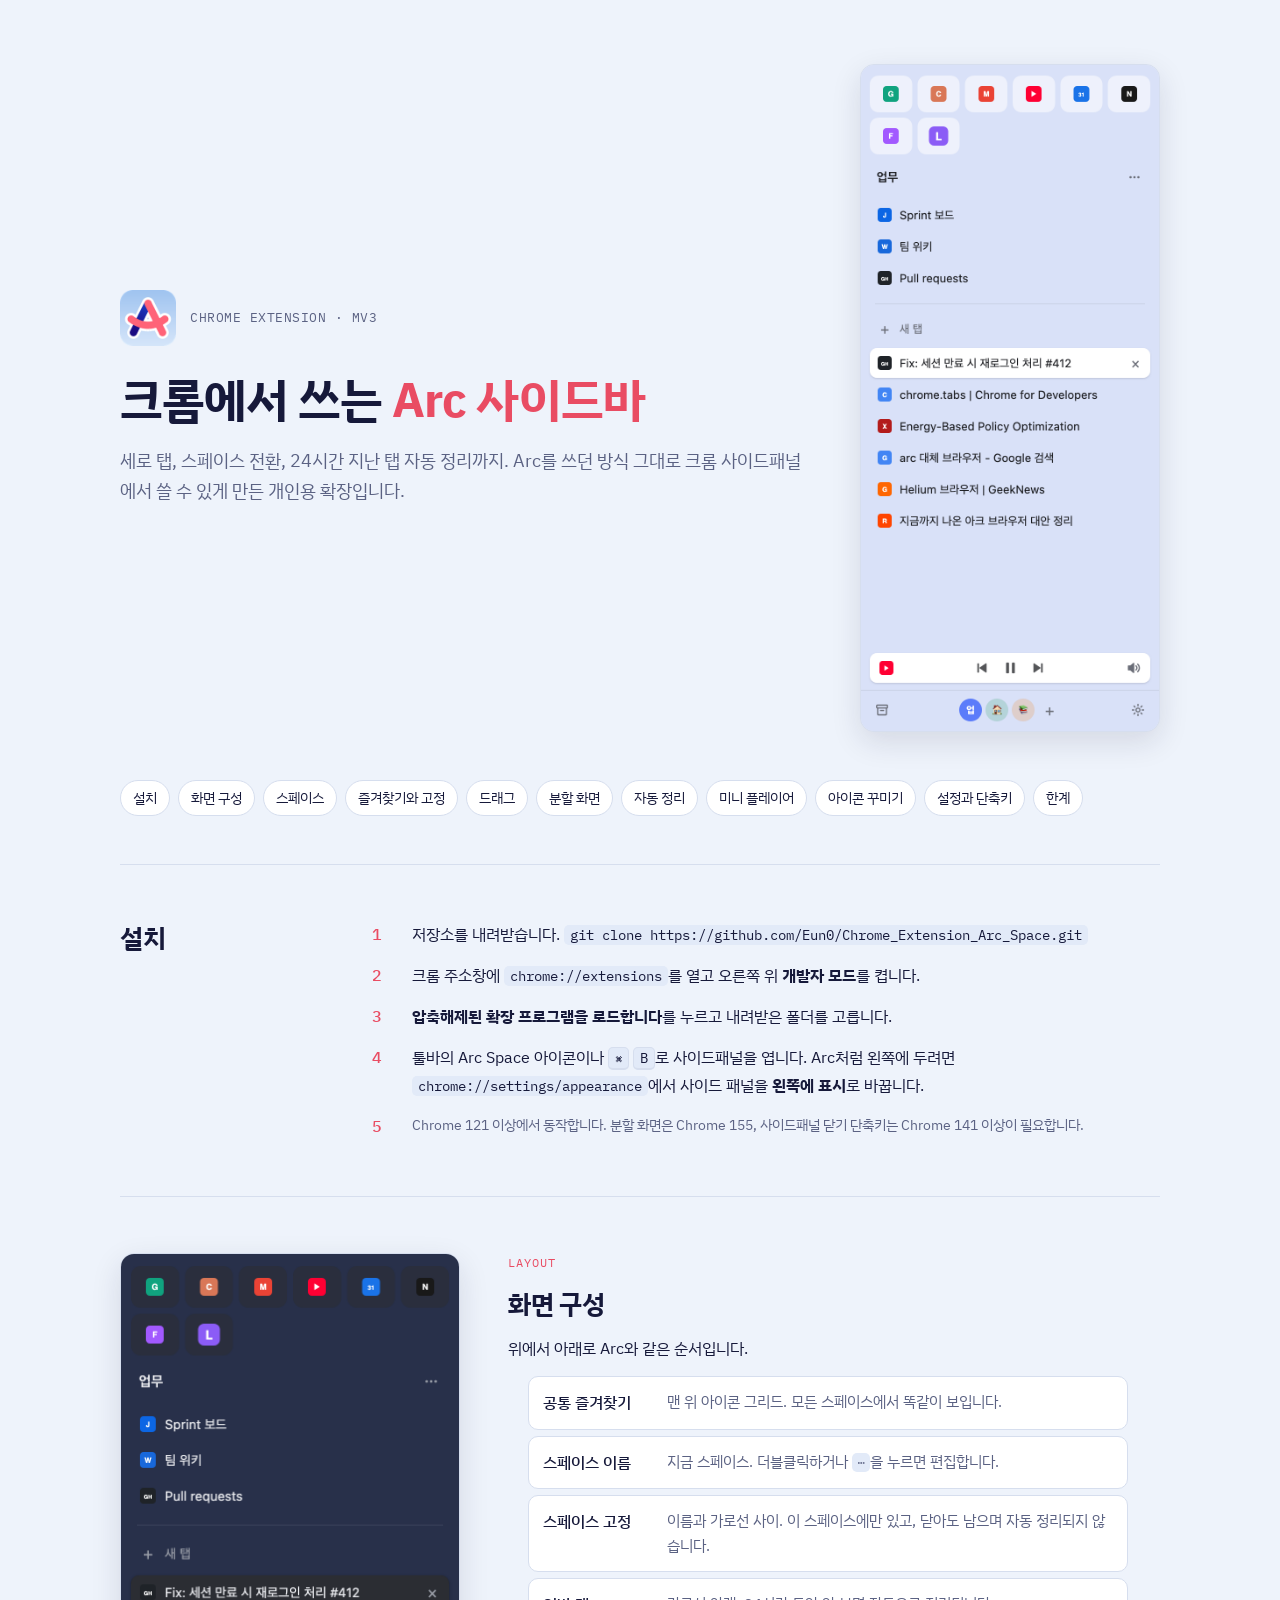
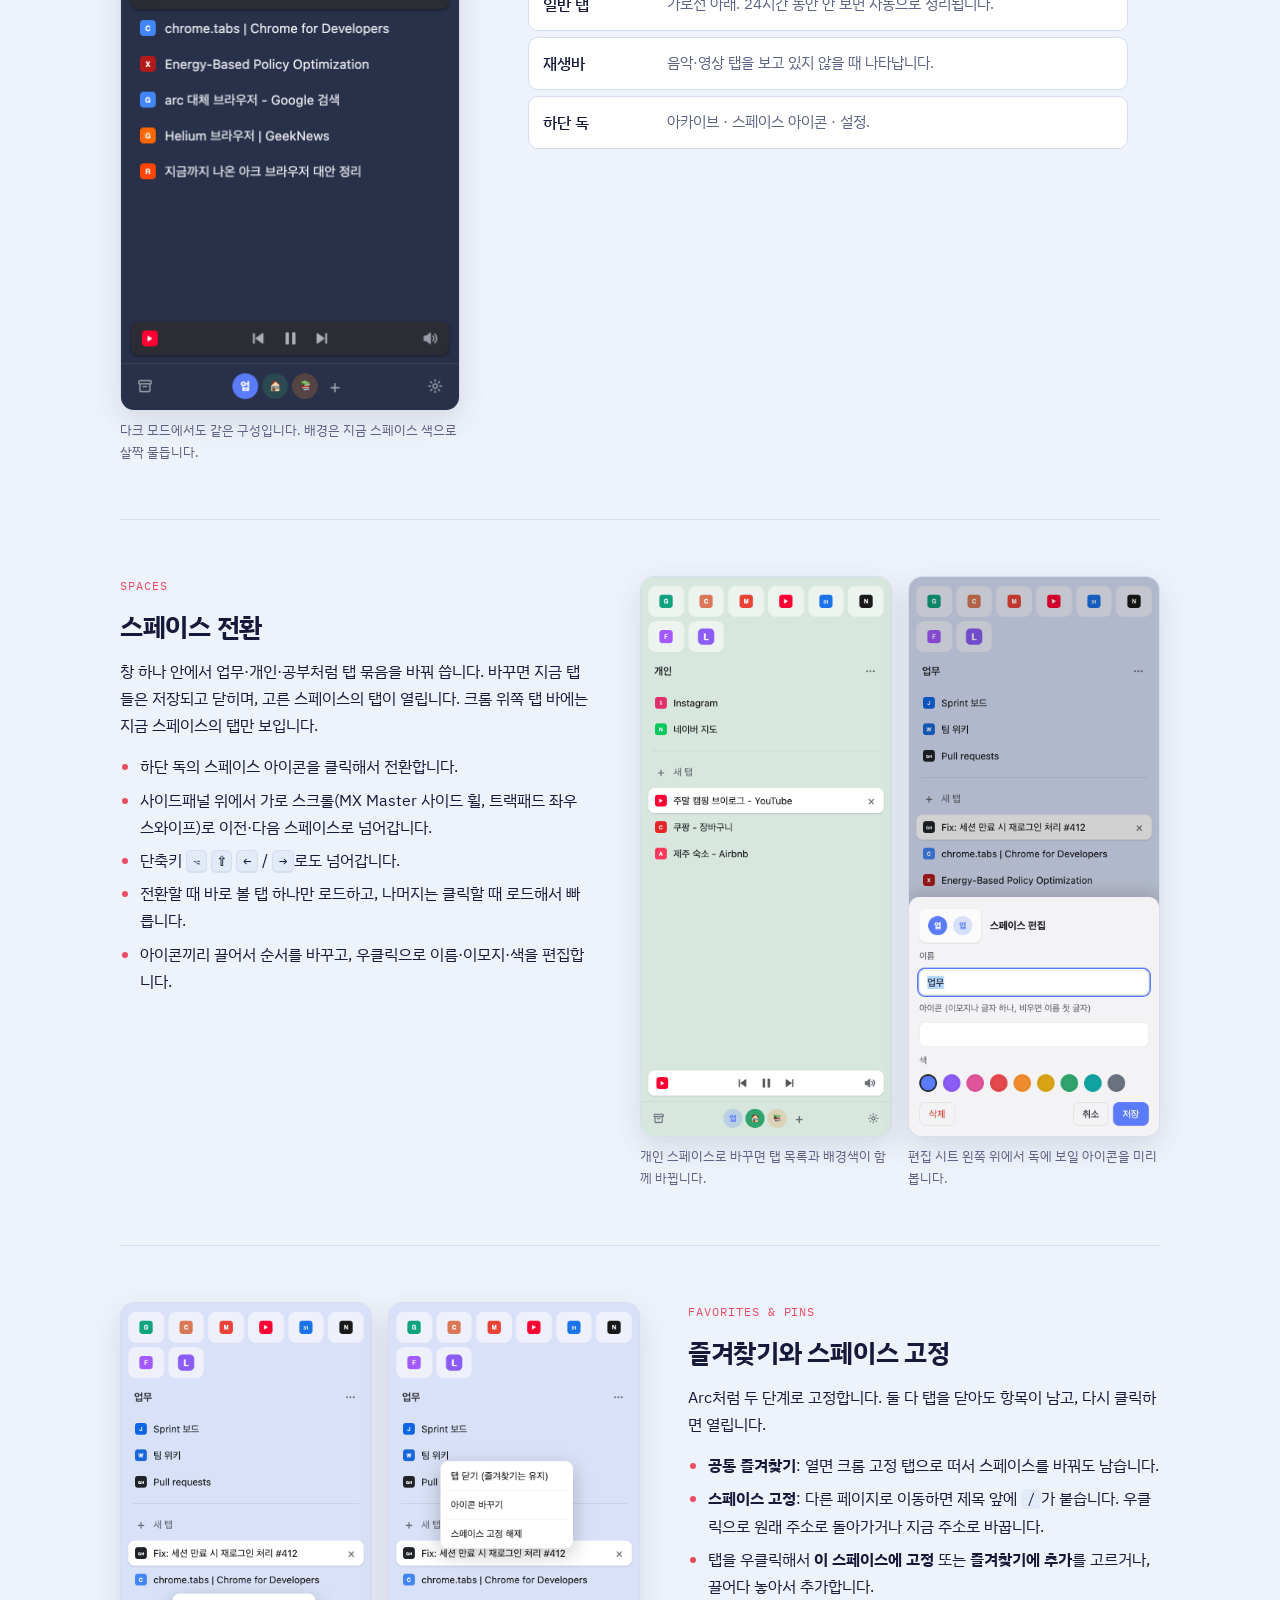
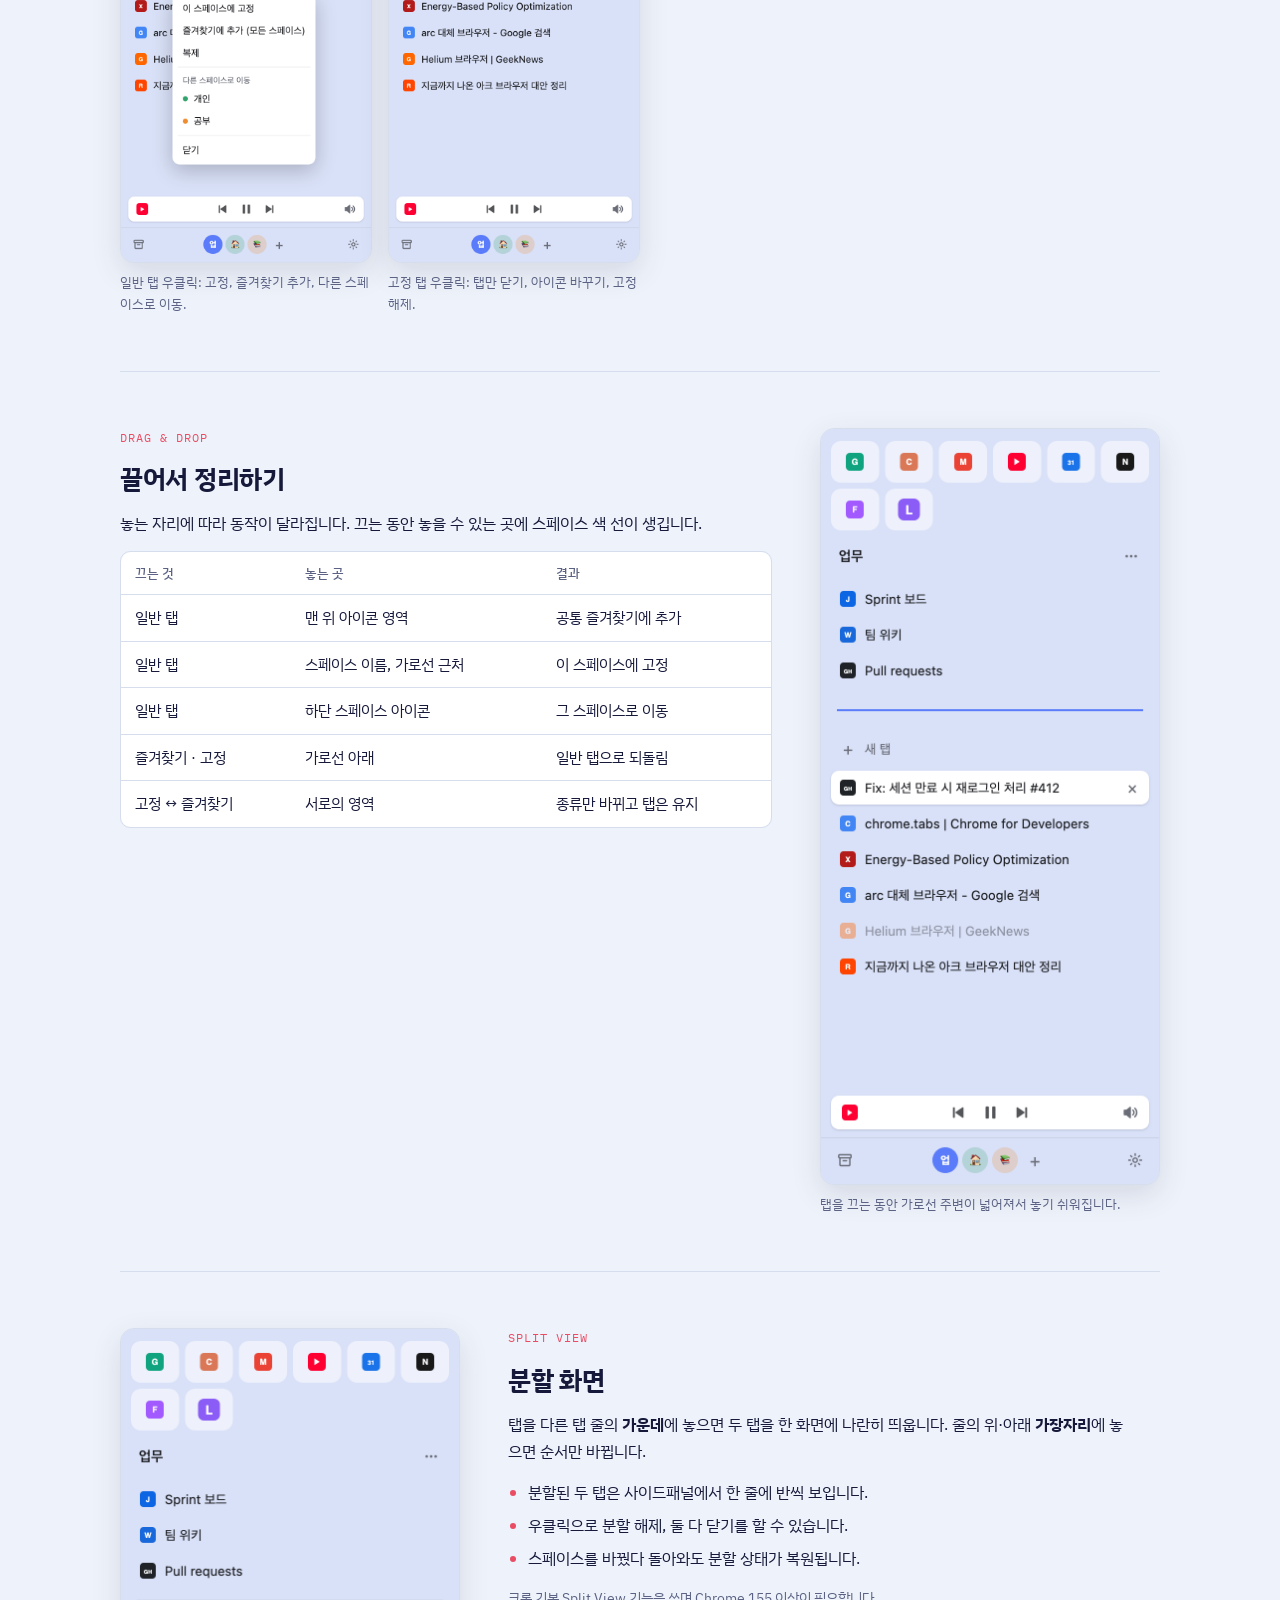
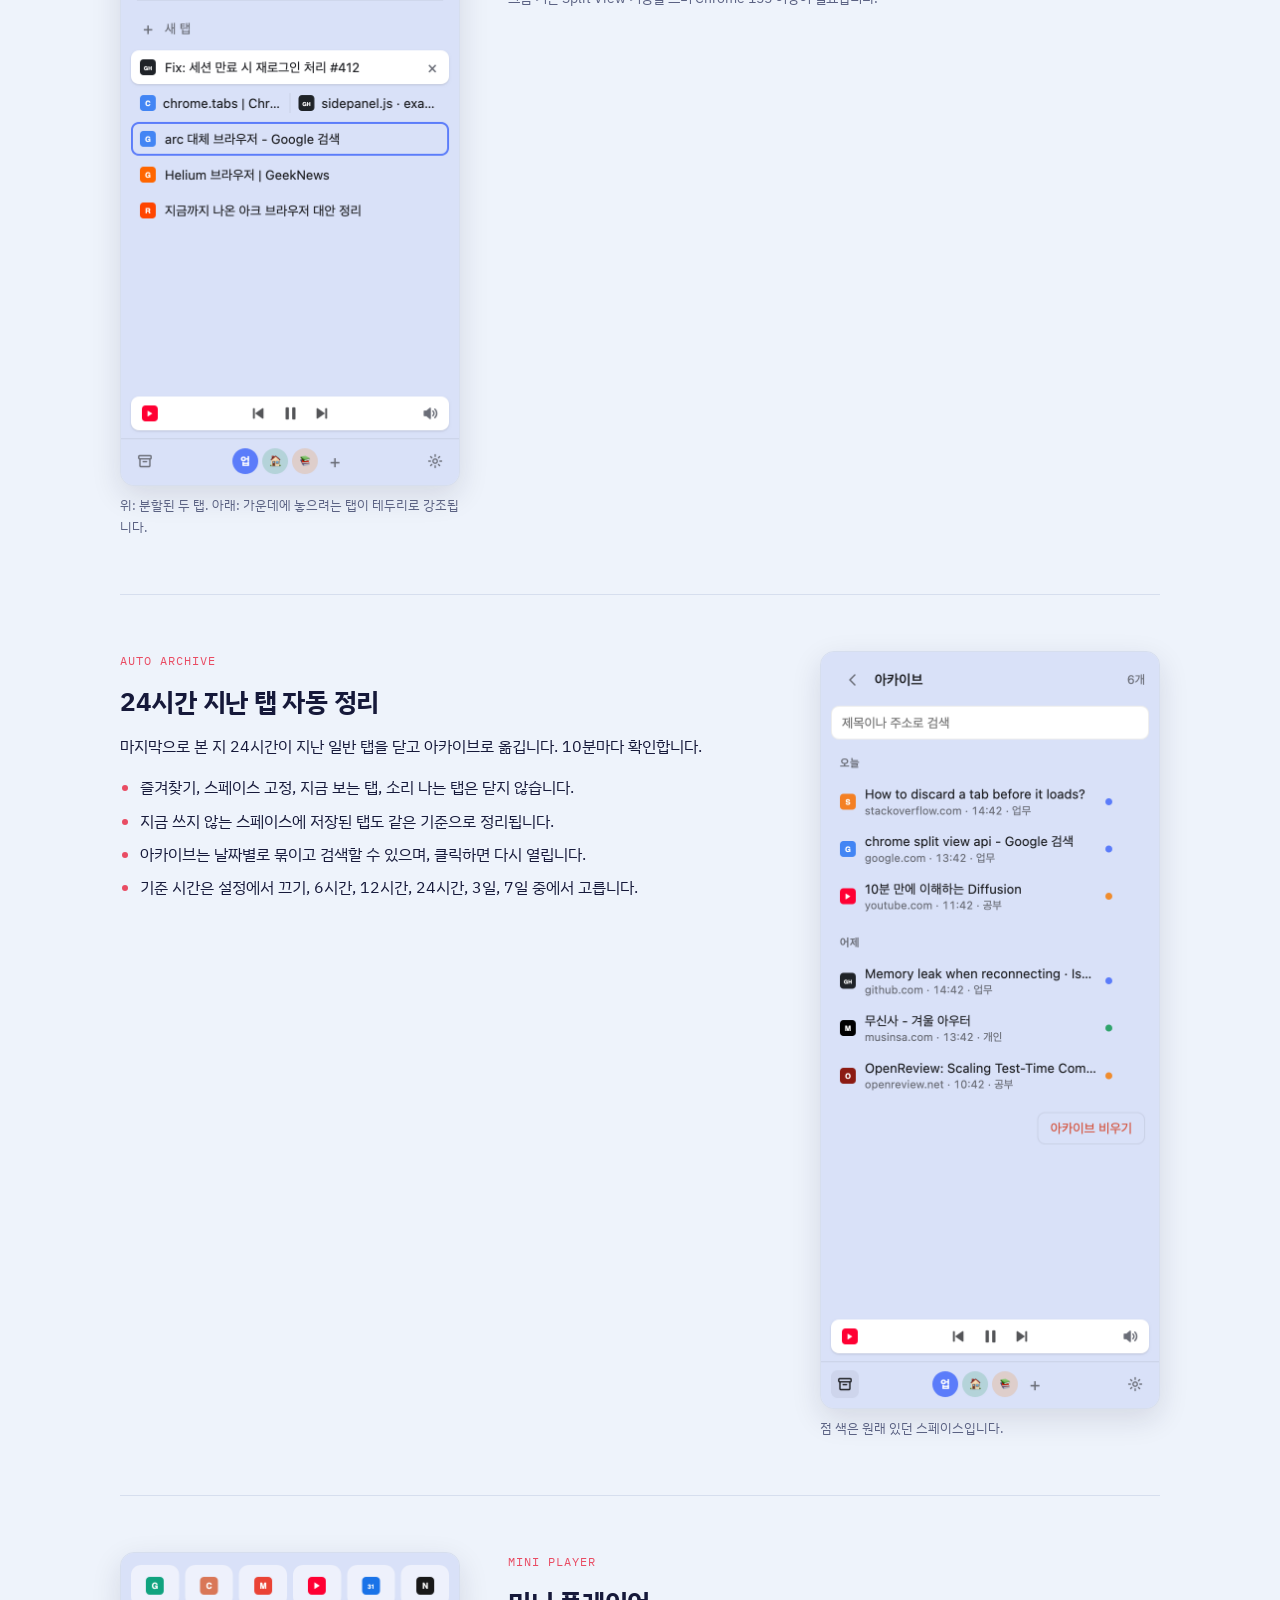
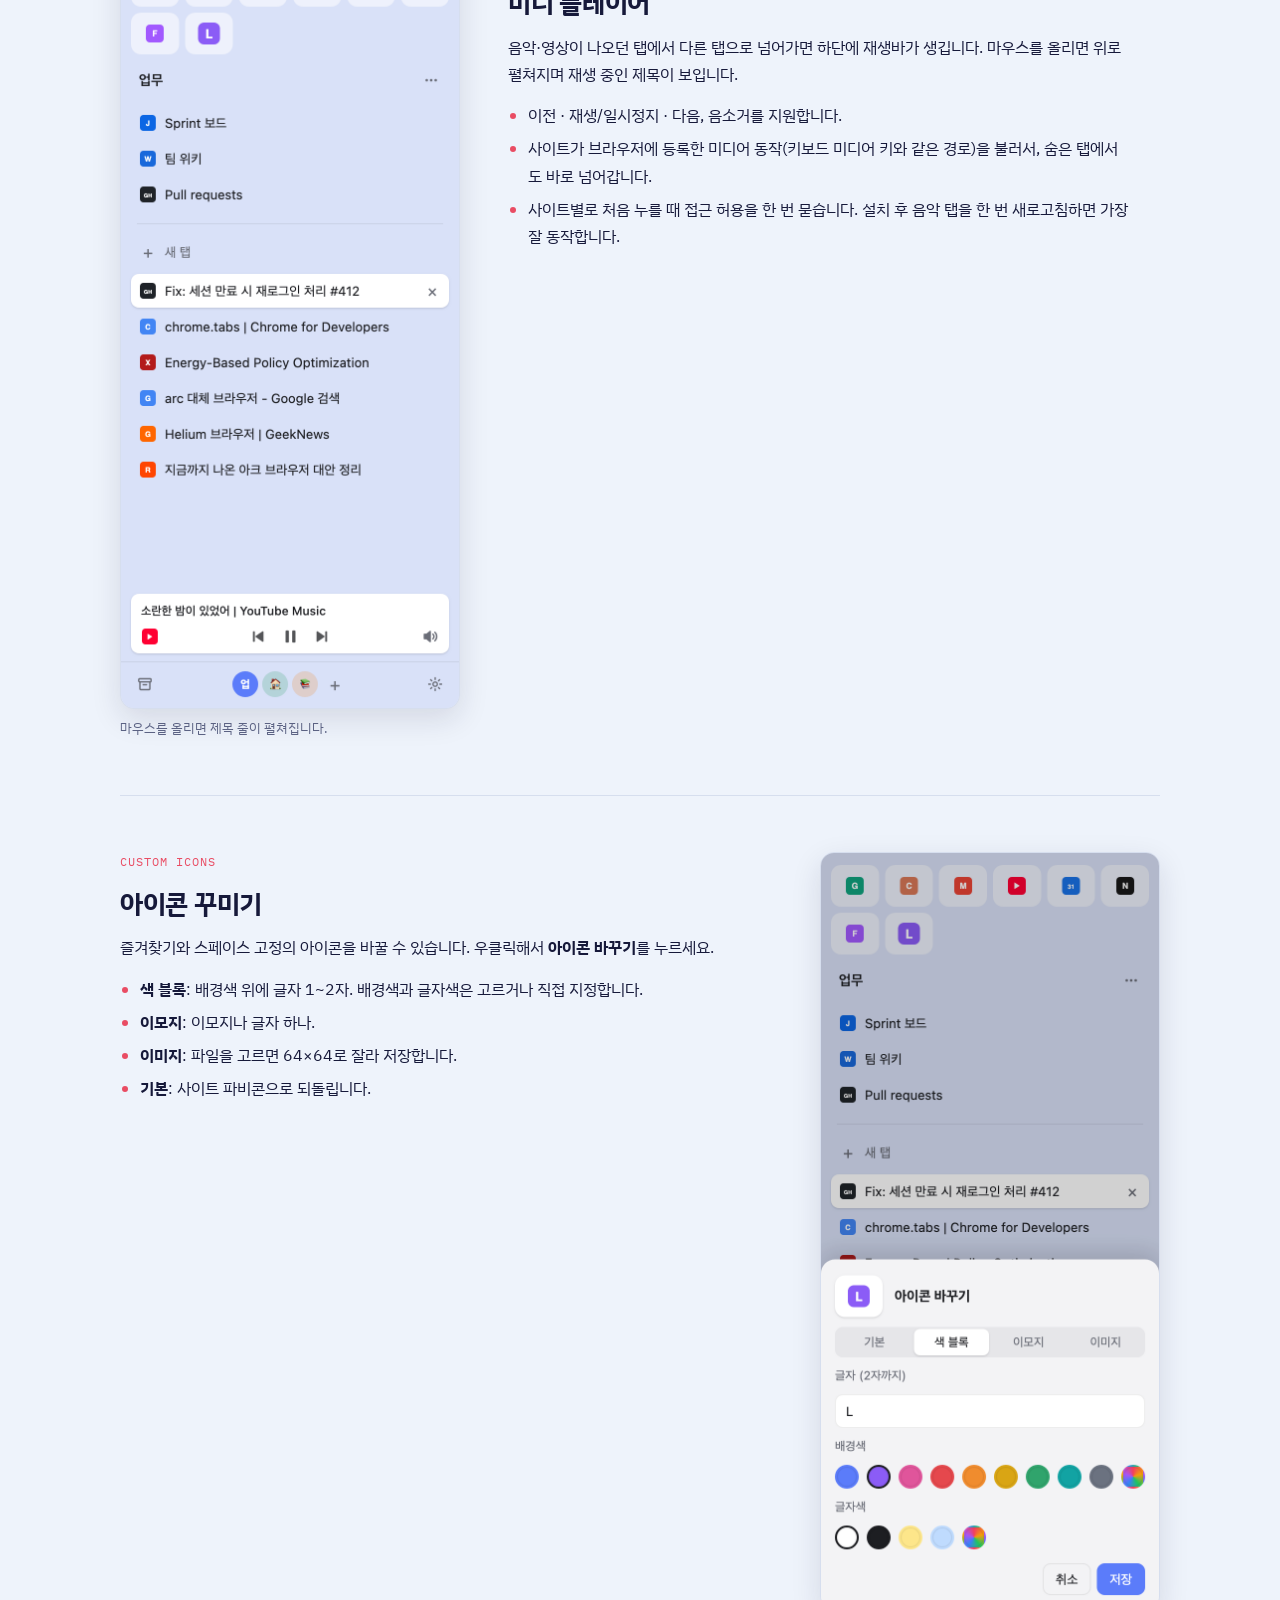
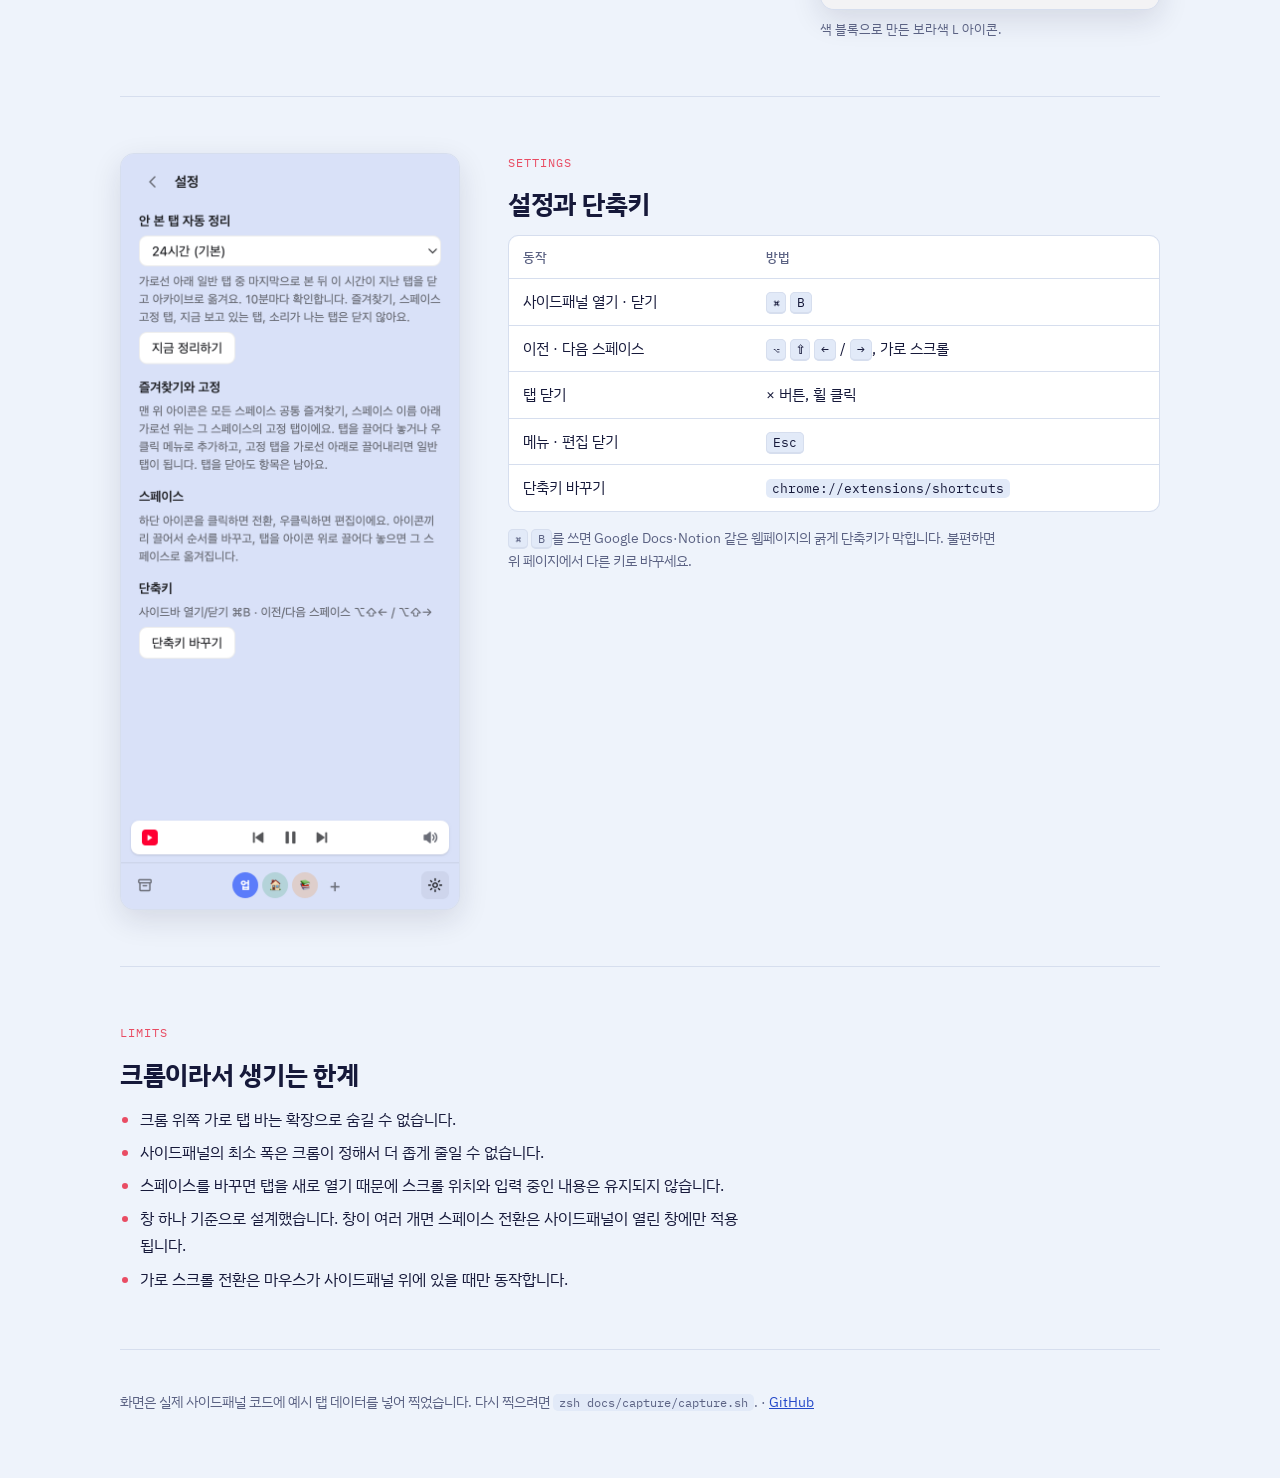
==== docs/index.html @ 6ad2595f "Add feature docs with screenshots and install guide - docs/index.html: feature guide with per-featur" ====
<!doctype html>
<html lang="ko">
<head>
<meta charset="utf-8">
<meta name="viewport" content="width=device-width, initial-scale=1">
<title>Arc Space 기능 안내</title>
<link rel="preconnect" href="https://fonts.googleapis.com">
<link rel="preconnect" href="https://fonts.gstatic.com" crossorigin>
<link rel="stylesheet" href="https://fonts.googleapis.com/css2?family=IBM+Plex+Sans+KR:wght@400;500;700&family=IBM+Plex+Mono:wght@400;500&display=swap">
<style>
/* Layout: 왼쪽 설명 · 오른쪽 사이드패널 캡처를 번갈아 놓는 기능 카탈로그. 색은 아이콘의 하늘색·코랄·남색에서 가져옴 */
:root {
  --bg: #eef3fb;
  --paper: #ffffff;
  --ink: #16193a;
  --muted: #5b6283;
  --line: #d6deee;
  --coral: #e94c63;
  --blue: #2549c9;
  --chip: #e2eaf8;
  --font-body: "IBM Plex Sans KR", "Apple SD Gothic Neo", "Malgun Gothic", system-ui, sans-serif;
  --font-mono: "IBM Plex Mono", ui-monospace, Menlo, monospace;
  color-scheme: light;
}
@media (prefers-color-scheme: dark) {
  :root {
    --bg: #12142a; --paper: #1b1e38; --ink: #e8ebf7; --muted: #a0a7c6; --line: #2d3254;
    --coral: #ff7a8c; --blue: #8aa4ff; --chip: #262a4a;
    color-scheme: dark;
  }
}
* { box-sizing: border-box; }
html { scroll-behavior: smooth; }
body {
  margin: 0; background: var(--bg); color: var(--ink);
  font: 16px/1.7 var(--font-body);
  padding-left: max(16px, env(safe-area-inset-left, 0px));
  padding-right: max(16px, env(safe-area-inset-right, 0px));
}
.wrap { max-width: 1040px; margin: 0 auto; }
h1, h2, h3 { text-wrap: balance; margin: 0; line-height: 1.3; }
p { margin: 0; max-width: 62ch; }
a { color: var(--blue); }
code, kbd { font-family: var(--font-mono); font-size: .86em; background: var(--chip); padding: 1px 6px; border-radius: 5px; }
kbd { border: 1px solid var(--line); border-bottom-width: 2px; }

/* 헤더 */
.hero { padding-block: 64px 40px; display: grid; grid-template-columns: 1fr auto; gap: 40px; align-items: center; }
.mark { display: flex; align-items: center; gap: 14px; }
.mark img { width: 56px; height: 56px; }
.mark span { font-family: var(--font-mono); font-size: 13px; color: var(--muted); letter-spacing: .04em; }
.hero h1 { font-size: clamp(32px, 5vw, 48px); font-weight: 700; letter-spacing: -0.02em; margin-top: 22px; }
.hero h1 em { font-style: normal; color: var(--coral); }
.hero p { color: var(--muted); font-size: 18px; margin-top: 14px; }
.hero .shot { width: 300px; }
@media (max-width: 760px) { .hero { grid-template-columns: 1fr; } .hero .shot { width: min(300px, 100%); } }

/* 목차 */
nav.toc { display: flex; flex-wrap: wrap; gap: 8px; padding-block: 8px 48px; border-bottom: 1px solid var(--line); }
nav.toc a { text-decoration: none; color: var(--ink); background: var(--paper); border: 1px solid var(--line); padding: 5px 12px; border-radius: 999px; font-size: 14px; }
nav.toc a:hover { border-color: var(--blue); color: var(--blue); }

/* 설치 */
.install { padding-block: 56px; display: grid; grid-template-columns: 220px 1fr; gap: 32px; border-bottom: 1px solid var(--line); }
.install ol { margin: 0; padding: 0; list-style: none; display: grid; gap: 14px; counter-reset: s; }
.install li { counter-increment: s; display: grid; grid-template-columns: 30px 1fr; gap: 10px; }
.install li::before { content: counter(s); font-family: var(--font-mono); font-weight: 500; color: var(--coral); }
@media (max-width: 760px) { .install { grid-template-columns: 1fr; } }

/* 기능 섹션 */
.feature { padding-block: 56px; display: grid; grid-template-columns: 1fr 340px; gap: 48px; align-items: start; border-bottom: 1px solid var(--line); }
.feature:nth-of-type(even) { grid-template-columns: 340px 1fr; }
.feature:nth-of-type(even) .text { order: 2; }
@media (max-width: 860px) {
  .feature, .feature:nth-of-type(even) { grid-template-columns: 1fr; }
  .feature:nth-of-type(even) .text { order: 0; }
}
.text { display: flex; flex-direction: column; gap: 14px; }
.eyebrow { font-family: var(--font-mono); font-size: 12px; letter-spacing: .08em; text-transform: uppercase; color: var(--coral); }
.feature h2, .install h2 { font-size: 26px; font-weight: 700; letter-spacing: -0.01em; }
.text ul { margin: 0; padding-left: 20px; display: grid; gap: 6px; max-width: 62ch; }
.text li::marker { color: var(--coral); }
.note { font-size: 14px; color: var(--muted); }

.shots { display: grid; gap: 16px; }
.shots.pair { grid-template-columns: 1fr 1fr; }
.feature.wide { grid-template-columns: 1fr 520px; }
.feature.wide:nth-of-type(even) { grid-template-columns: 520px 1fr; }
@media (max-width: 1000px) { .feature.wide, .feature.wide:nth-of-type(even) { grid-template-columns: 1fr; } .feature.wide:nth-of-type(even) .text { order: 0; } }
figure { margin: 0; display: flex; flex-direction: column; gap: 8px; }
.shot { display: block; width: 100%; max-width: 340px; border-radius: 14px; border: 1px solid var(--line); box-shadow: 0 10px 30px rgba(22, 25, 58, .12); background: var(--paper); }
figcaption { font-size: 13px; color: var(--muted); }

/* 구성 다이어그램 */
.anatomy { list-style: none; margin: 0; padding: 0; display: grid; gap: 10px; }
.anatomy li { display: grid; grid-template-columns: 112px 1fr; gap: 12px; padding: 12px 14px; background: var(--paper); border: 1px solid var(--line); border-radius: 10px; }
.anatomy b { font-weight: 500; }
.anatomy span { color: var(--muted); font-size: 15px; }
@media (max-width: 480px) { .anatomy li { grid-template-columns: 1fr; gap: 2px; } }

table { border-collapse: collapse; width: 100%; font-size: 15px; background: var(--paper); border-radius: 10px; overflow: hidden; }
.tbl { overflow-x: auto; border: 1px solid var(--line); border-radius: 10px; }
th, td { text-align: left; padding: 10px 14px; border-bottom: 1px solid var(--line); vertical-align: top; }
tr:last-child td { border-bottom: 0; }
th { font-size: 13px; color: var(--muted); font-weight: 500; }

footer { padding-block: 40px 64px; color: var(--muted); font-size: 14px; }
</style>
</head>
<body>
<div class="wrap">

<header class="hero">
  <div>
    <div class="mark"><img src="images/logo.png" alt=""><span>CHROME EXTENSION · MV3</span></div>
    <h1>크롬에서 쓰는 <em>Arc 사이드바</em></h1>
    <p>세로 탭, 스페이스 전환, 24시간 지난 탭 자동 정리까지. Arc를 쓰던 방식 그대로 크롬 사이드패널에서 쓸 수 있게 만든 개인용 확장입니다.</p>
  </div>
  <img class="shot" src="images/overview.png" alt="Arc Space 사이드패널 전체 화면">
</header>

<nav class="toc" aria-label="목차">
  <a href="#install">설치</a>
  <a href="#layout">화면 구성</a>
  <a href="#spaces">스페이스</a>
  <a href="#pins">즐겨찾기와 고정</a>
  <a href="#drag">드래그</a>
  <a href="#split">분할 화면</a>
  <a href="#archive">자동 정리</a>
  <a href="#player">미니 플레이어</a>
  <a href="#icons">아이콘 꾸미기</a>
  <a href="#settings">설정과 단축키</a>
  <a href="#limits">한계</a>
</nav>

<section class="install" id="install">
  <h2>설치</h2>
  <ol>
    <li><span>저장소를 내려받습니다. <code>git clone https://github.com/Eun0/Chrome_Extension_Arc_Space.git</code></span></li>
    <li><span>크롬 주소창에 <code>chrome://extensions</code>를 열고 오른쪽 위 <b>개발자 모드</b>를 켭니다.</span></li>
    <li><span><b>압축해제된 확장 프로그램을 로드합니다</b>를 누르고 내려받은 폴더를 고릅니다.</span></li>
    <li><span>툴바의 Arc Space 아이콘이나 <kbd>⌘</kbd> <kbd>B</kbd>로 사이드패널을 엽니다. Arc처럼 왼쪽에 두려면 <code>chrome://settings/appearance</code>에서 사이드 패널을 <b>왼쪽에 표시</b>로 바꿉니다.</span></li>
    <li><span class="note">Chrome 121 이상에서 동작합니다. 분할 화면은 Chrome 155, 사이드패널 닫기 단축키는 Chrome 141 이상이 필요합니다.</span></li>
  </ol>
</section>

<section class="feature" id="layout">
  <div class="text">
    <div class="eyebrow">Layout</div>
    <h2>화면 구성</h2>
    <p>위에서 아래로 Arc와 같은 순서입니다.</p>
    <ul class="anatomy">
      <li><b>공통 즐겨찾기</b><span>맨 위 아이콘 그리드. 모든 스페이스에서 똑같이 보입니다.</span></li>
      <li><b>스페이스 이름</b><span>지금 스페이스. 더블클릭하거나 <code>⋯</code>을 누르면 편집합니다.</span></li>
      <li><b>스페이스 고정</b><span>이름과 가로선 사이. 이 스페이스에만 있고, 닫아도 남으며 자동 정리되지 않습니다.</span></li>
      <li><b>일반 탭</b><span>가로선 아래. 24시간 동안 안 보면 자동으로 정리됩니다.</span></li>
      <li><b>재생바</b><span>음악·영상 탭을 보고 있지 않을 때 나타납니다.</span></li>
      <li><b>하단 독</b><span>아카이브 · 스페이스 아이콘 · 설정.</span></li>
    </ul>
  </div>
  <figure>
    <img class="shot" src="images/overview-dark.png" alt="다크 모드 사이드패널">
    <figcaption>다크 모드에서도 같은 구성입니다. 배경은 지금 스페이스 색으로 살짝 물듭니다.</figcaption>
  </figure>
</section>

<section class="feature wide" id="spaces">
  <div class="text">
    <div class="eyebrow">Spaces</div>
    <h2>스페이스 전환</h2>
    <p>창 하나 안에서 업무·개인·공부처럼 탭 묶음을 바꿔 씁니다. 바꾸면 지금 탭들은 저장되고 닫히며, 고른 스페이스의 탭이 열립니다. 크롬 위쪽 탭 바에는 지금 스페이스의 탭만 보입니다.</p>
    <ul>
      <li>하단 독의 스페이스 아이콘을 클릭해서 전환합니다.</li>
      <li>사이드패널 위에서 가로 스크롤(MX Master 사이드 휠, 트랙패드 좌우 스와이프)로 이전·다음 스페이스로 넘어갑니다.</li>
      <li>단축키 <kbd>⌥</kbd> <kbd>⇧</kbd> <kbd>←</kbd> / <kbd>→</kbd>로도 넘어갑니다.</li>
      <li>전환할 때 바로 볼 탭 하나만 로드하고, 나머지는 클릭할 때 로드해서 빠릅니다.</li>
      <li>아이콘끼리 끌어서 순서를 바꾸고, 우클릭으로 이름·이모지·색을 편집합니다.</li>
    </ul>
  </div>
  <div class="shots pair">
    <figure><img class="shot" src="images/space2.png" alt="개인 스페이스로 전환한 모습"><figcaption>개인 스페이스로 바꾸면 탭 목록과 배경색이 함께 바뀝니다.</figcaption></figure>
    <figure><img class="shot" src="images/space-editor.png" alt="스페이스 편집 시트"><figcaption>편집 시트 왼쪽 위에서 독에 보일 아이콘을 미리 봅니다.</figcaption></figure>
  </div>
</section>

<section class="feature wide" id="pins">
  <div class="text">
    <div class="eyebrow">Favorites &amp; Pins</div>
    <h2>즐겨찾기와 스페이스 고정</h2>
    <p>Arc처럼 두 단계로 고정합니다. 둘 다 탭을 닫아도 항목이 남고, 다시 클릭하면 열립니다.</p>
    <ul>
      <li><b>공통 즐겨찾기</b>: 열면 크롬 고정 탭으로 떠서 스페이스를 바꿔도 남습니다.</li>
      <li><b>스페이스 고정</b>: 다른 페이지로 이동하면 제목 앞에 <code>/</code>가 붙습니다. 우클릭으로 원래 주소로 돌아가거나 지금 주소로 바꿉니다.</li>
      <li>탭을 우클릭해서 <b>이 스페이스에 고정</b> 또는 <b>즐겨찾기에 추가</b>를 고르거나, 끌어다 놓아서 추가합니다.</li>
    </ul>
  </div>
  <div class="shots pair">
    <figure><img class="shot" src="images/menu.png" alt="일반 탭 우클릭 메뉴"><figcaption>일반 탭 우클릭: 고정, 즐겨찾기 추가, 다른 스페이스로 이동.</figcaption></figure>
    <figure><img class="shot" src="images/pin-menu.png" alt="고정 탭 우클릭 메뉴"><figcaption>고정 탭 우클릭: 탭만 닫기, 아이콘 바꾸기, 고정 해제.</figcaption></figure>
  </div>
</section>

<section class="feature" id="drag">
  <div class="text">
    <div class="eyebrow">Drag &amp; Drop</div>
    <h2>끌어서 정리하기</h2>
    <p>놓는 자리에 따라 동작이 달라집니다. 끄는 동안 놓을 수 있는 곳에 스페이스 색 선이 생깁니다.</p>
    <div class="tbl"><table>
      <thead><tr><th>끄는 것</th><th>놓는 곳</th><th>결과</th></tr></thead>
      <tbody>
        <tr><td>일반 탭</td><td>맨 위 아이콘 영역</td><td>공통 즐겨찾기에 추가</td></tr>
        <tr><td>일반 탭</td><td>스페이스 이름, 가로선 근처</td><td>이 스페이스에 고정</td></tr>
        <tr><td>일반 탭</td><td>하단 스페이스 아이콘</td><td>그 스페이스로 이동</td></tr>
        <tr><td>즐겨찾기 · 고정</td><td>가로선 아래</td><td>일반 탭으로 되돌림</td></tr>
        <tr><td>고정 ↔ 즐겨찾기</td><td>서로의 영역</td><td>종류만 바뀌고 탭은 유지</td></tr>
      </tbody>
    </table></div>
  </div>
  <figure>
    <img class="shot" src="images/drag.png" alt="탭을 가로선 위로 끄는 모습">
    <figcaption>탭을 끄는 동안 가로선 주변이 넓어져서 놓기 쉬워집니다.</figcaption>
  </figure>
</section>

<section class="feature" id="split">
  <div class="text">
    <div class="eyebrow">Split View</div>
    <h2>분할 화면</h2>
    <p>탭을 다른 탭 줄의 <b>가운데</b>에 놓으면 두 탭을 한 화면에 나란히 띄웁니다. 줄의 위·아래 <b>가장자리</b>에 놓으면 순서만 바뀝니다.</p>
    <ul>
      <li>분할된 두 탭은 사이드패널에서 한 줄에 반씩 보입니다.</li>
      <li>우클릭으로 분할 해제, 둘 다 닫기를 할 수 있습니다.</li>
      <li>스페이스를 바꿨다 돌아와도 분할 상태가 복원됩니다.</li>
    </ul>
    <p class="note">크롬 기본 Split View 기능을 쓰며 Chrome 155 이상이 필요합니다.</p>
  </div>
  <figure>
    <img class="shot" src="images/split.png" alt="분할 화면 줄과 분할 대상 강조">
    <figcaption>위: 분할된 두 탭. 아래: 가운데에 놓으려는 탭이 테두리로 강조됩니다.</figcaption>
  </figure>
</section>

<section class="feature" id="archive">
  <div class="text">
    <div class="eyebrow">Auto Archive</div>
    <h2>24시간 지난 탭 자동 정리</h2>
    <p>마지막으로 본 지 24시간이 지난 일반 탭을 닫고 아카이브로 옮깁니다. 10분마다 확인합니다.</p>
    <ul>
      <li>즐겨찾기, 스페이스 고정, 지금 보는 탭, 소리 나는 탭은 닫지 않습니다.</li>
      <li>지금 쓰지 않는 스페이스에 저장된 탭도 같은 기준으로 정리됩니다.</li>
      <li>아카이브는 날짜별로 묶이고 검색할 수 있으며, 클릭하면 다시 열립니다.</li>
      <li>기준 시간은 설정에서 끄기, 6시간, 12시간, 24시간, 3일, 7일 중에서 고릅니다.</li>
    </ul>
  </div>
  <figure>
    <img class="shot" src="images/archive.png" alt="아카이브 화면">
    <figcaption>점 색은 원래 있던 스페이스입니다.</figcaption>
  </figure>
</section>

<section class="feature" id="player">
  <div class="text">
    <div class="eyebrow">Mini Player</div>
    <h2>미니 플레이어</h2>
    <p>음악·영상이 나오던 탭에서 다른 탭으로 넘어가면 하단에 재생바가 생깁니다. 마우스를 올리면 위로 펼쳐지며 재생 중인 제목이 보입니다.</p>
    <ul>
      <li>이전 · 재생/일시정지 · 다음, 음소거를 지원합니다.</li>
      <li>사이트가 브라우저에 등록한 미디어 동작(키보드 미디어 키와 같은 경로)을 불러서, 숨은 탭에서도 바로 넘어갑니다.</li>
      <li>사이트별로 처음 누를 때 접근 허용을 한 번 묻습니다. 설치 후 음악 탭을 한 번 새로고침하면 가장 잘 동작합니다.</li>
    </ul>
  </div>
  <figure>
    <img class="shot" src="images/player.png" alt="마우스를 올려 펼친 재생바">
    <figcaption>마우스를 올리면 제목 줄이 펼쳐집니다.</figcaption>
  </figure>
</section>

<section class="feature" id="icons">
  <div class="text">
    <div class="eyebrow">Custom Icons</div>
    <h2>아이콘 꾸미기</h2>
    <p>즐겨찾기와 스페이스 고정의 아이콘을 바꿀 수 있습니다. 우클릭해서 <b>아이콘 바꾸기</b>를 누르세요.</p>
    <ul>
      <li><b>색 블록</b>: 배경색 위에 글자 1~2자. 배경색과 글자색은 고르거나 직접 지정합니다.</li>
      <li><b>이모지</b>: 이모지나 글자 하나.</li>
      <li><b>이미지</b>: 파일을 고르면 64×64로 잘라 저장합니다.</li>
      <li><b>기본</b>: 사이트 파비콘으로 되돌립니다.</li>
    </ul>
  </div>
  <figure>
    <img class="shot" src="images/icon-editor.png" alt="아이콘 바꾸기 시트의 색 블록 탭">
    <figcaption>색 블록으로 만든 보라색 L 아이콘.</figcaption>
  </figure>
</section>

<section class="feature" id="settings">
  <div class="text">
    <div class="eyebrow">Settings</div>
    <h2>설정과 단축키</h2>
    <div class="tbl"><table>
      <thead><tr><th>동작</th><th>방법</th></tr></thead>
      <tbody>
        <tr><td>사이드패널 열기 · 닫기</td><td><kbd>⌘</kbd> <kbd>B</kbd></td></tr>
        <tr><td>이전 · 다음 스페이스</td><td><kbd>⌥</kbd> <kbd>⇧</kbd> <kbd>←</kbd> / <kbd>→</kbd>, 가로 스크롤</td></tr>
        <tr><td>탭 닫기</td><td>× 버튼, 휠 클릭</td></tr>
        <tr><td>메뉴 · 편집 닫기</td><td><kbd>Esc</kbd></td></tr>
        <tr><td>단축키 바꾸기</td><td><code>chrome://extensions/shortcuts</code></td></tr>
      </tbody>
    </table></div>
    <p class="note"><kbd>⌘</kbd> <kbd>B</kbd>를 쓰면 Google Docs·Notion 같은 웹페이지의 굵게 단축키가 막힙니다. 불편하면 위 페이지에서 다른 키로 바꾸세요.</p>
  </div>
  <figure>
    <img class="shot" src="images/settings.png" alt="설정 화면">
  </figure>
</section>

<section class="feature" id="limits">
  <div class="text">
    <div class="eyebrow">Limits</div>
    <h2>크롬이라서 생기는 한계</h2>
    <ul>
      <li>크롬 위쪽 가로 탭 바는 확장으로 숨길 수 없습니다.</li>
      <li>사이드패널의 최소 폭은 크롬이 정해서 더 좁게 줄일 수 없습니다.</li>
      <li>스페이스를 바꾸면 탭을 새로 열기 때문에 스크롤 위치와 입력 중인 내용은 유지되지 않습니다.</li>
      <li>창 하나 기준으로 설계했습니다. 창이 여러 개면 스페이스 전환은 사이드패널이 열린 창에만 적용됩니다.</li>
      <li>가로 스크롤 전환은 마우스가 사이드패널 위에 있을 때만 동작합니다.</li>
    </ul>
  </div>
</section>

<footer>
  화면은 실제 사이드패널 코드에 예시 탭 데이터를 넣어 찍었습니다. 다시 찍으려면 <code>zsh docs/capture/capture.sh</code>.
  · <a href="https://github.com/Eun0/Chrome_Extension_Arc_Space">GitHub</a>
</footer>

</div>
</body>
</html>
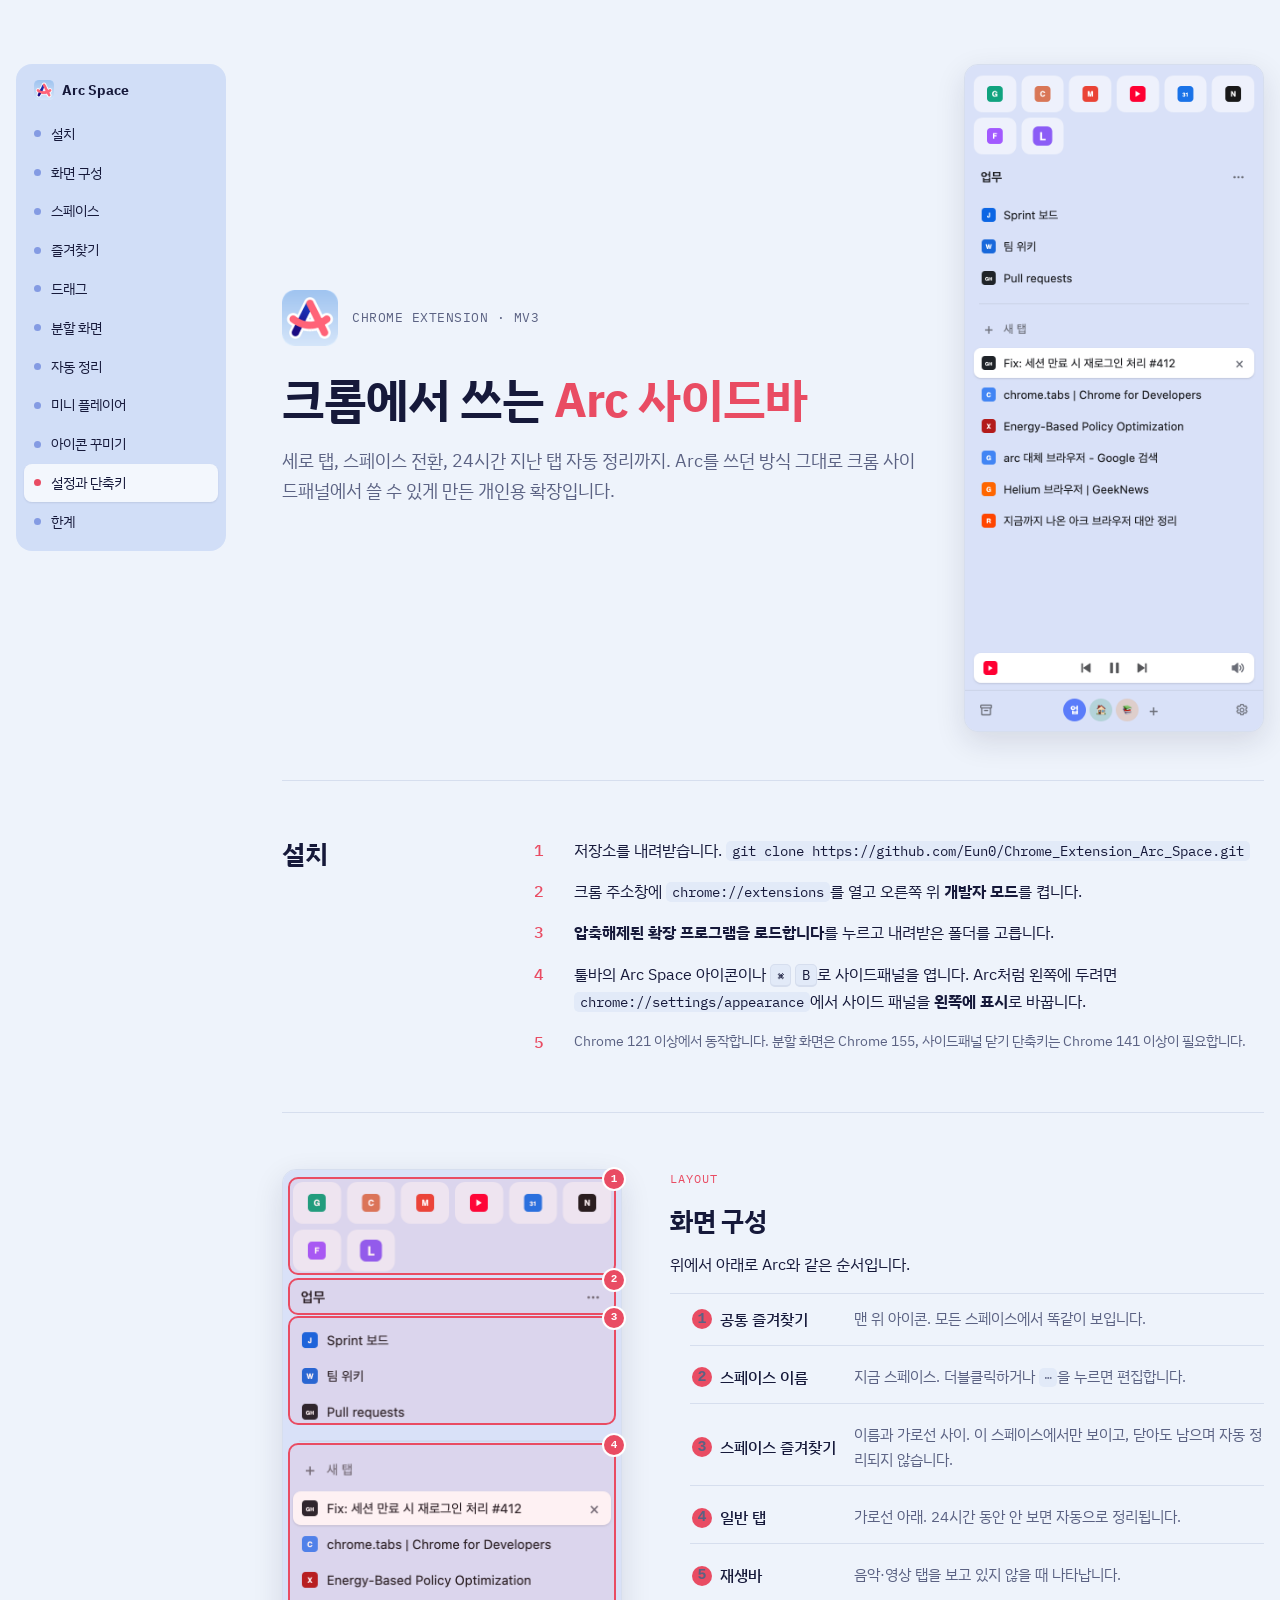
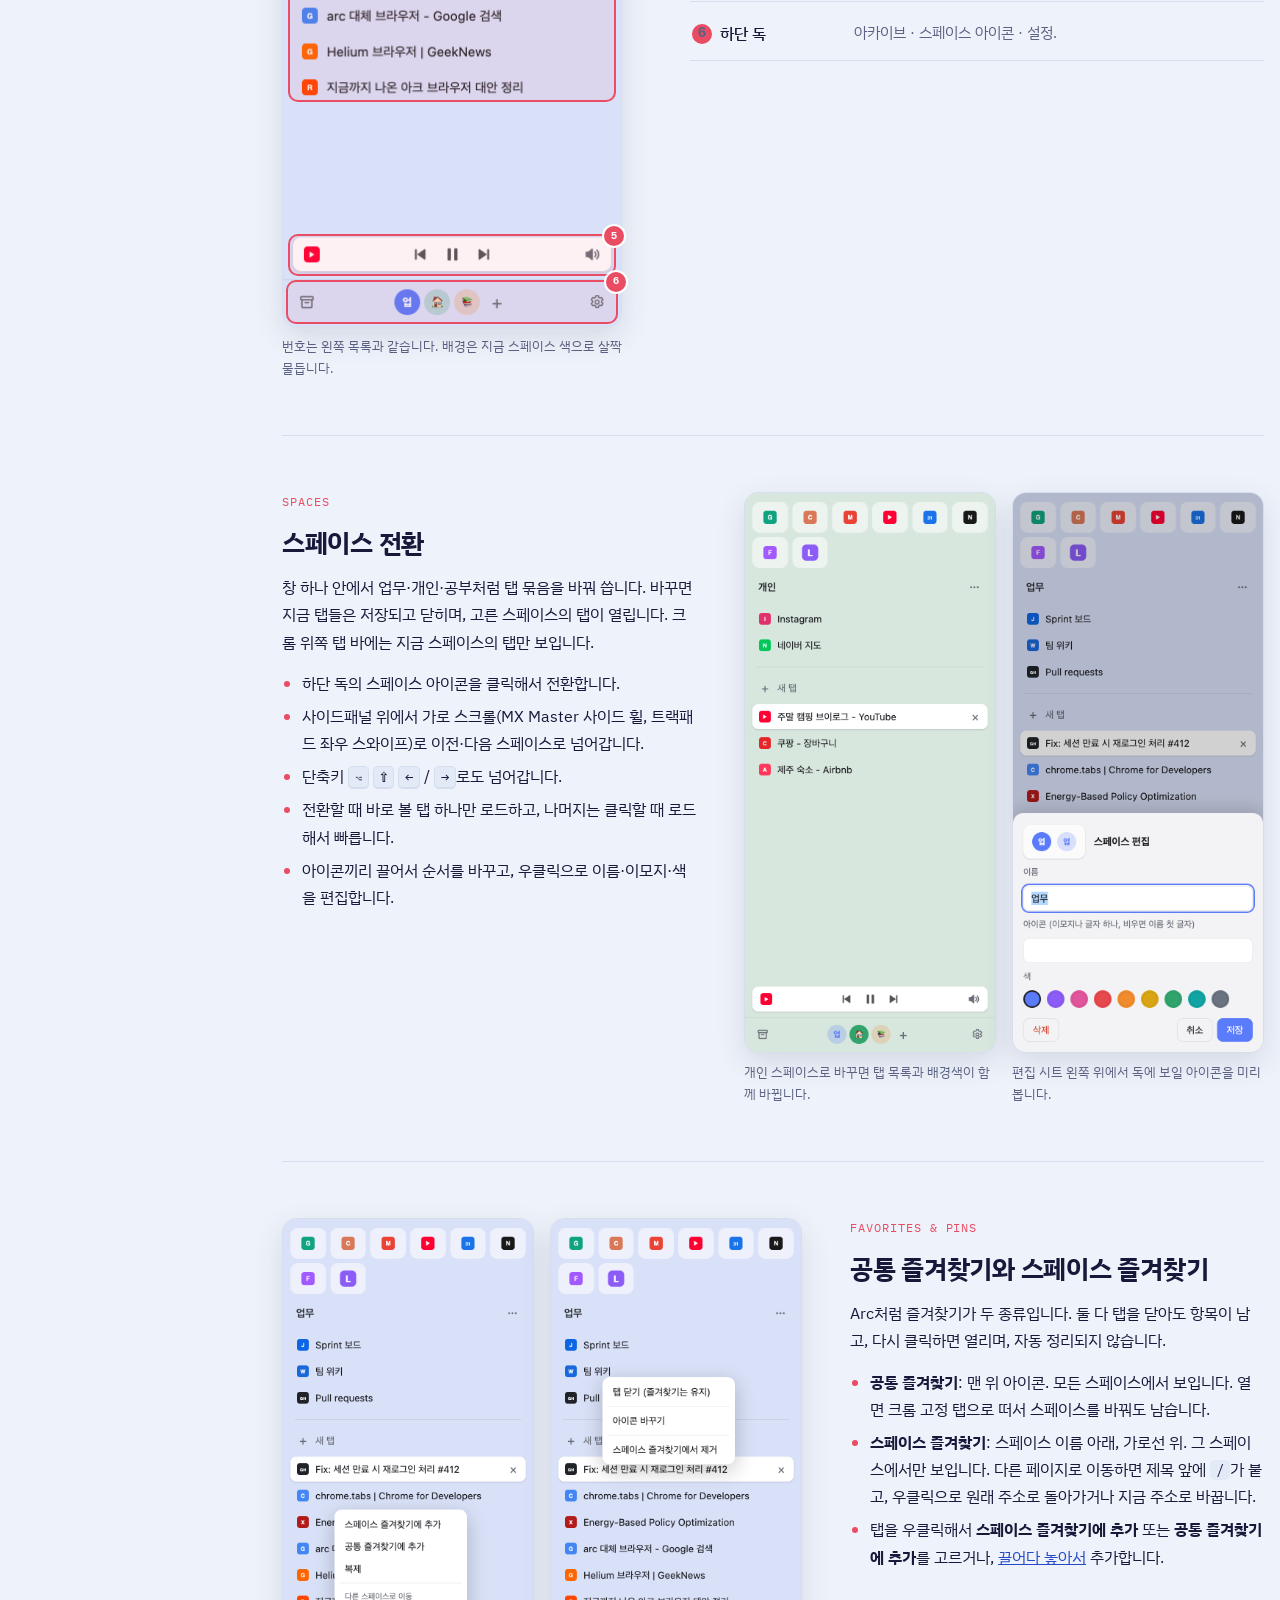
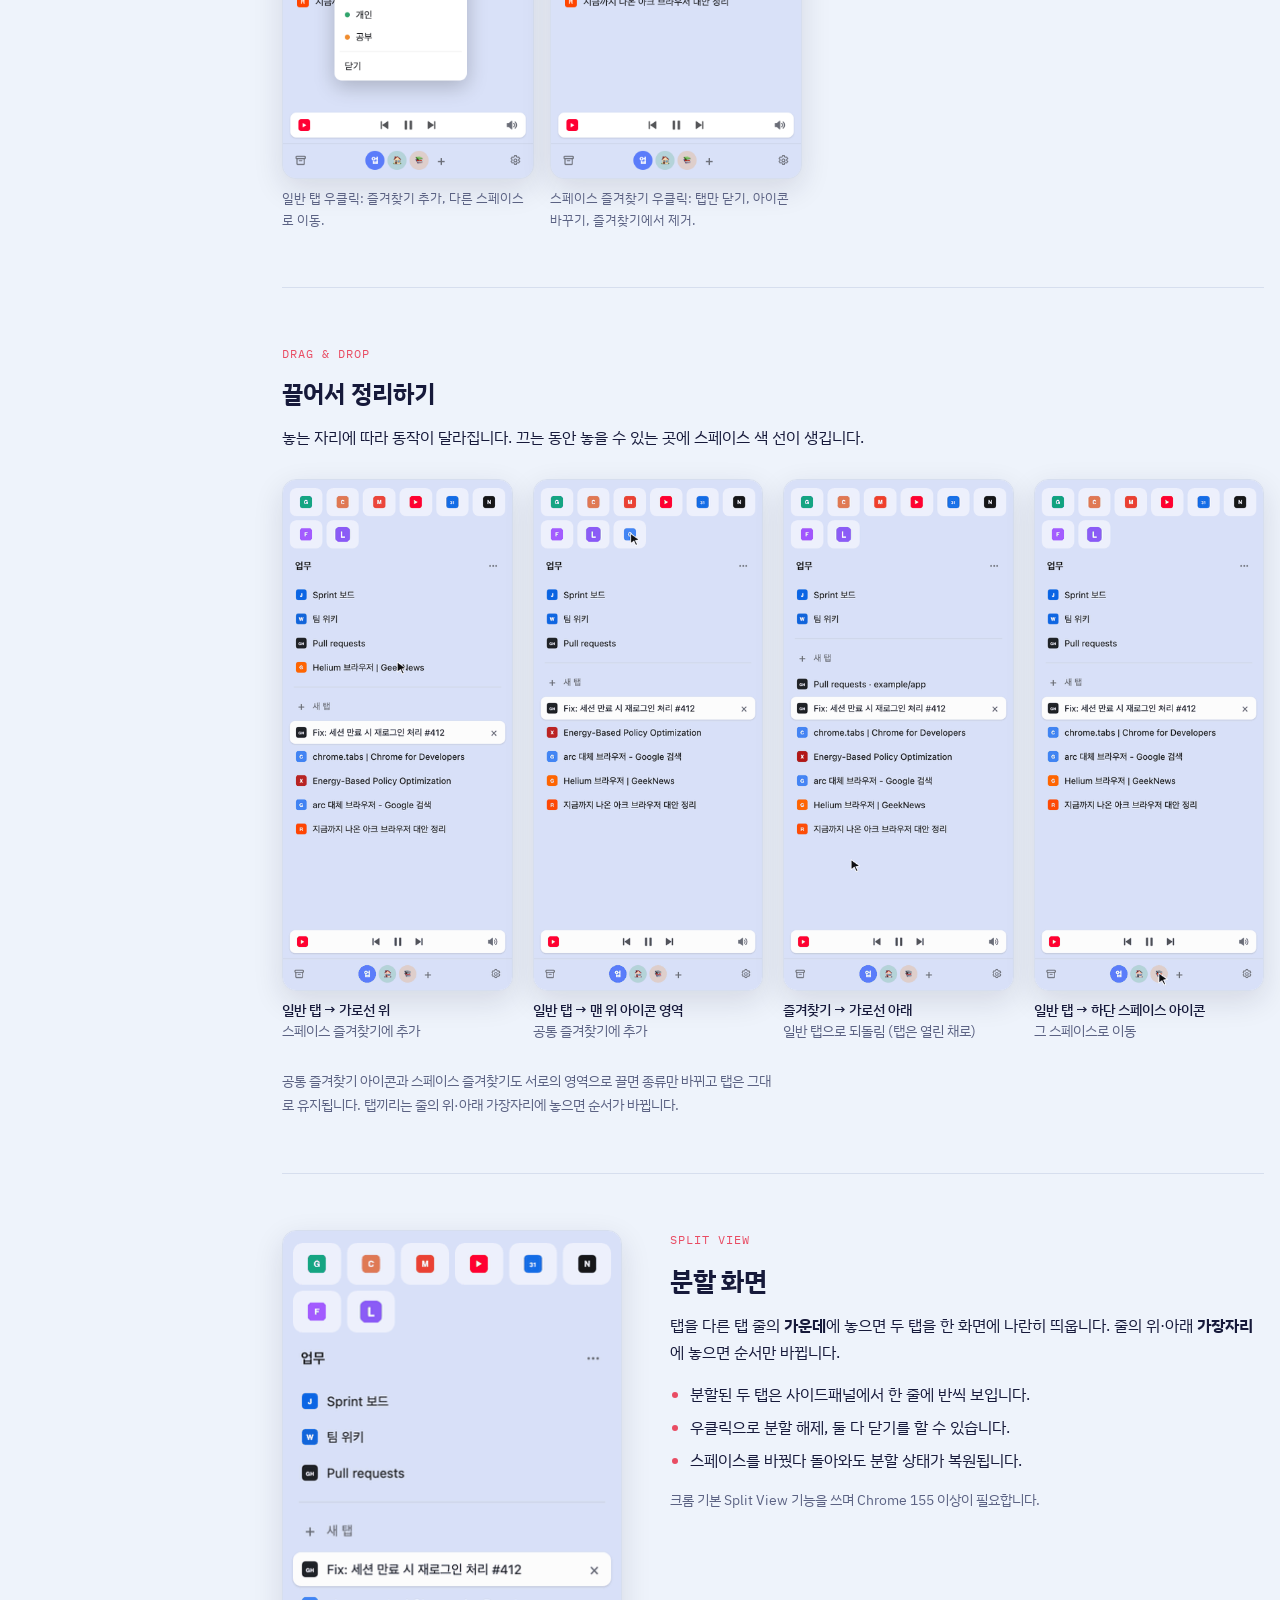
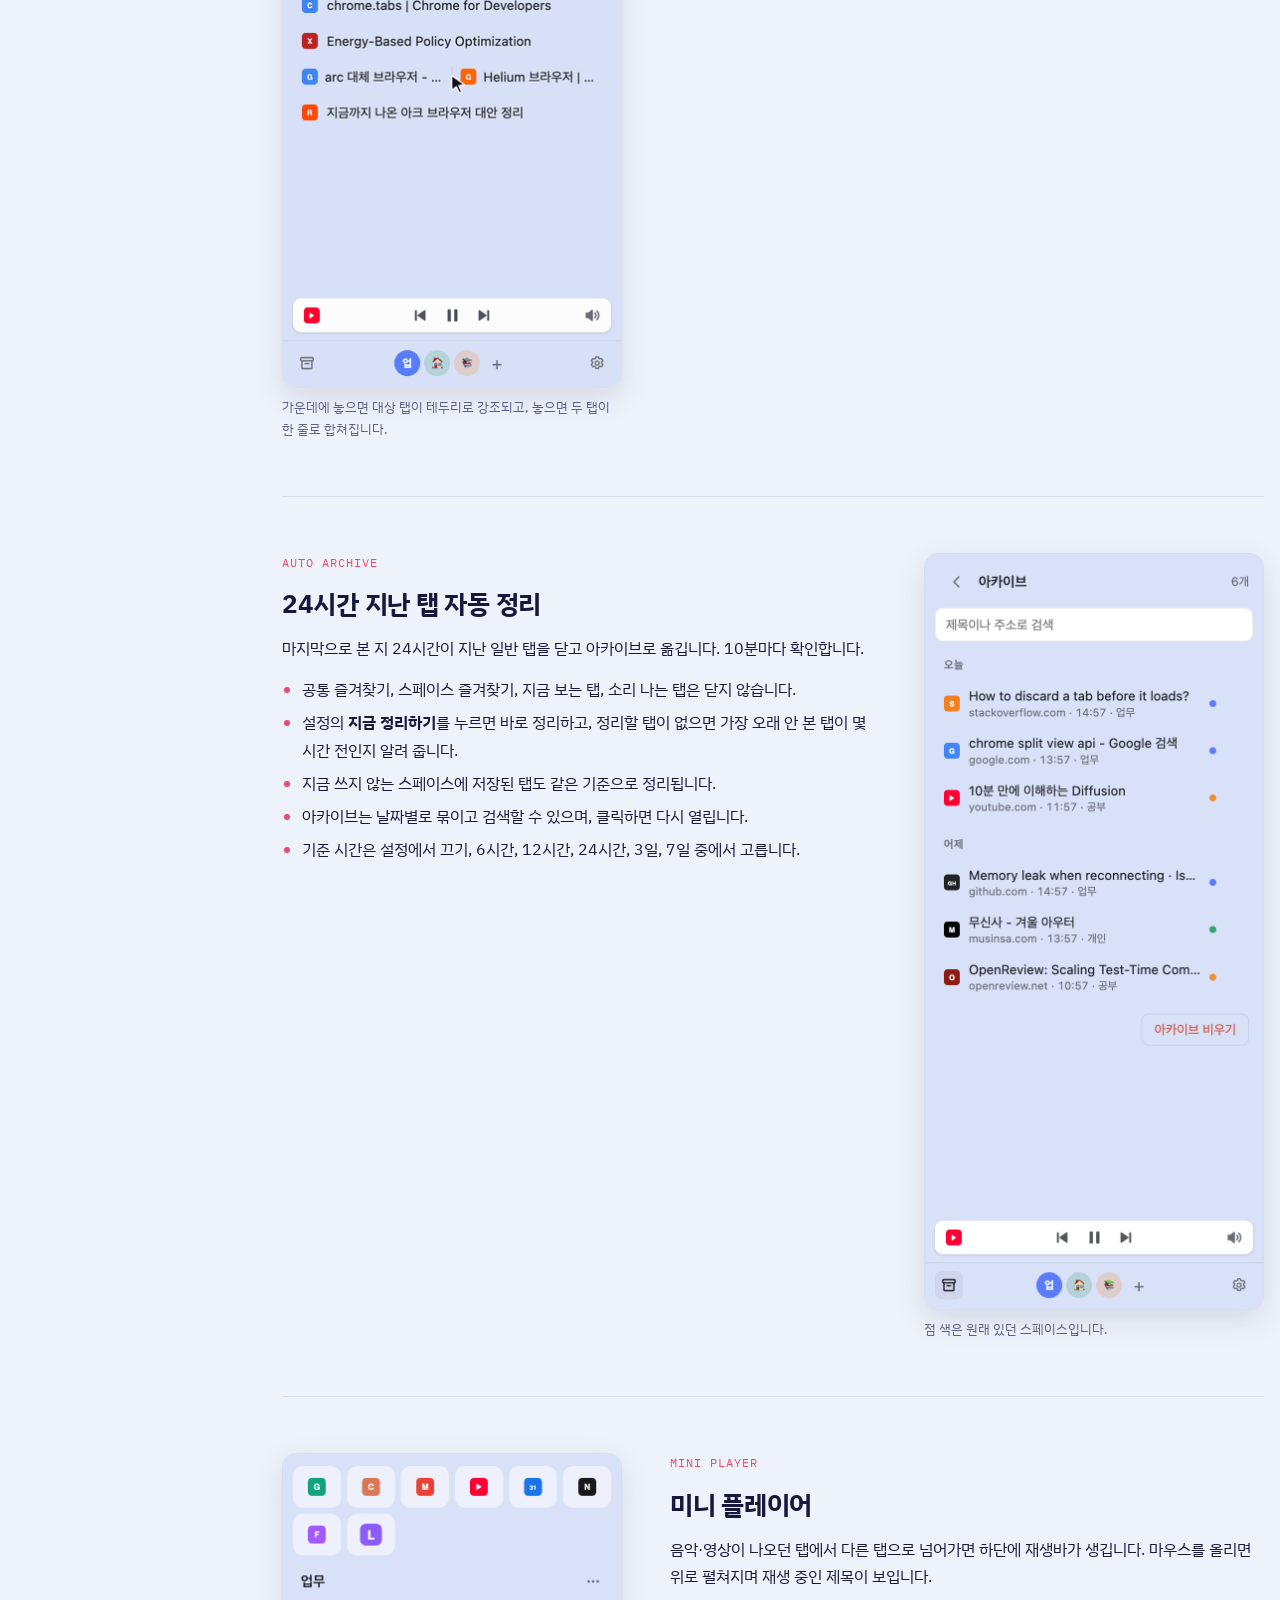
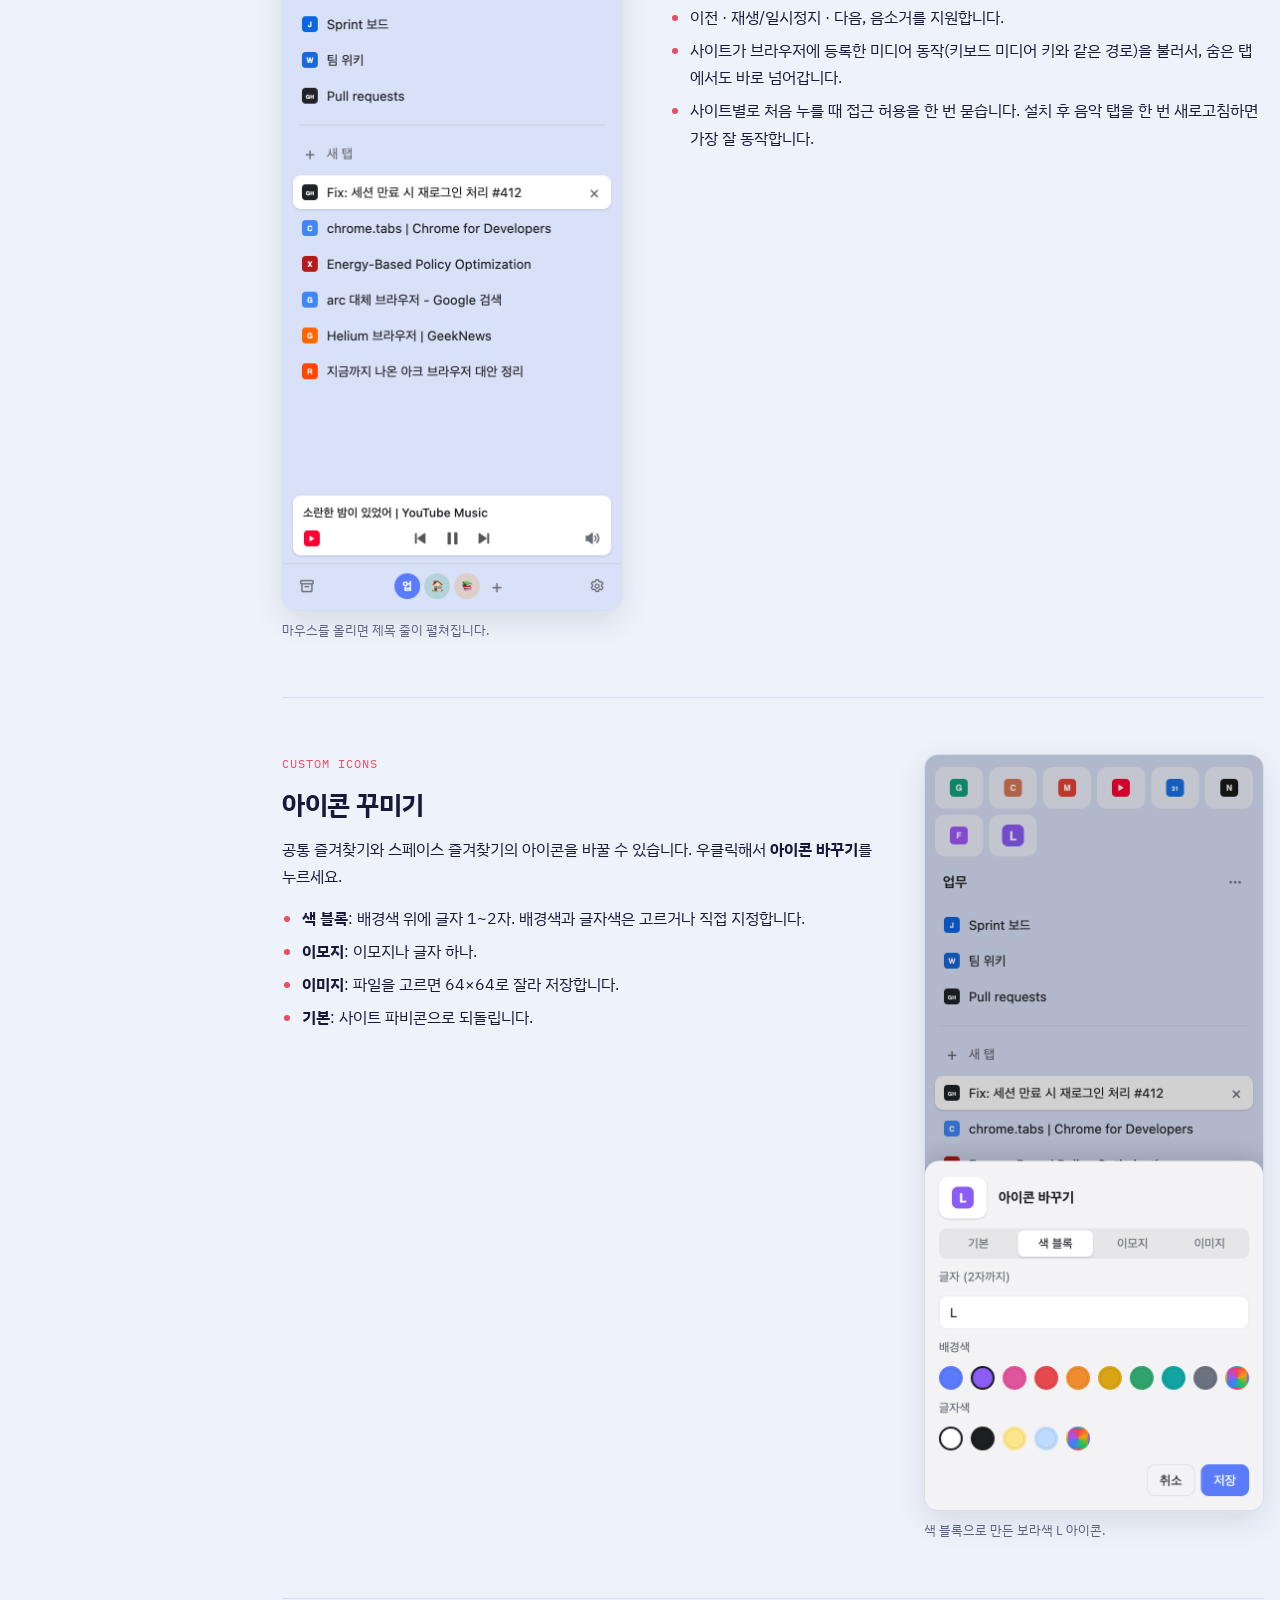
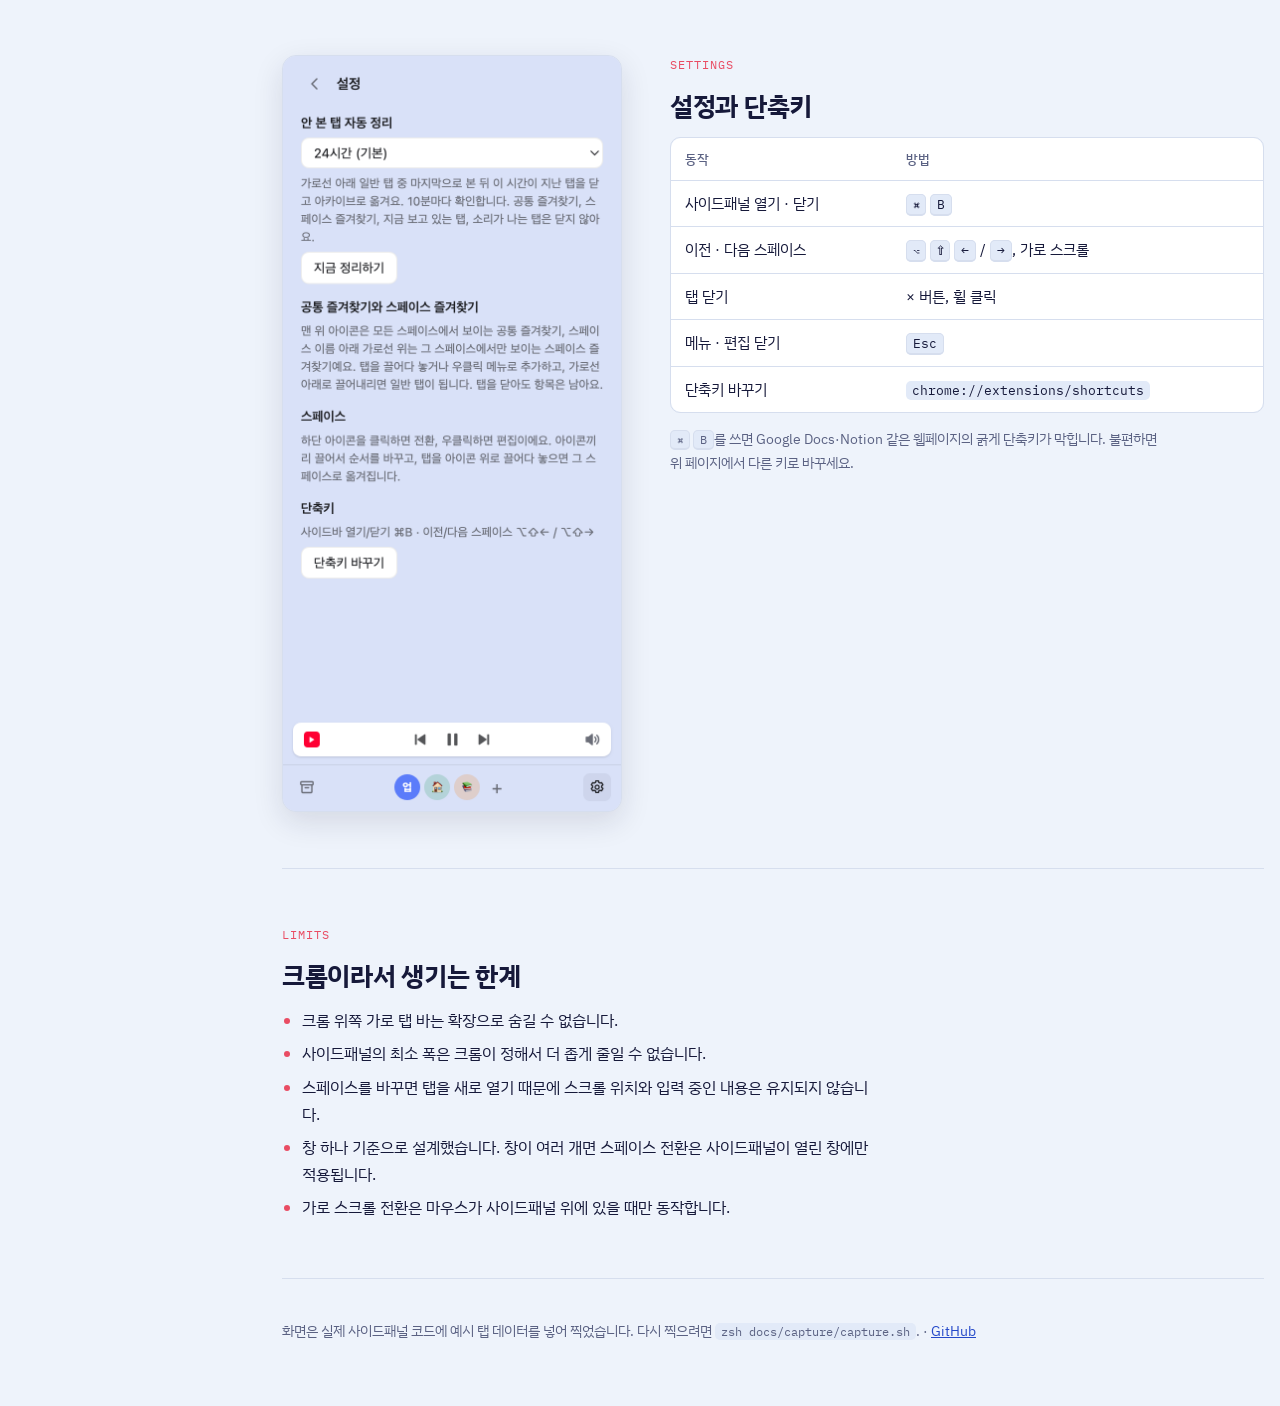
==== commit b92878a7: "Docs: drag GIFs, annotated layout, sidebar nav; UI fixes - Drag & drop explained with GIFs rendered " ====
--- a/docs/index.html
+++ b/docs/index.html
@@ -37,15 +37,16 @@
   padding-left: max(16px, env(safe-area-inset-left, 0px));
   padding-right: max(16px, env(safe-area-inset-right, 0px));
 }
-.wrap { max-width: 1040px; margin: 0 auto; }
+.wrap { max-width: 1040px; }
 h1, h2, h3 { text-wrap: balance; margin: 0; line-height: 1.3; }
 p { margin: 0; max-width: 62ch; }
 a { color: var(--blue); }
+code { overflow-wrap: anywhere; }
 code, kbd { font-family: var(--font-mono); font-size: .86em; background: var(--chip); padding: 1px 6px; border-radius: 5px; }
 kbd { border: 1px solid var(--line); border-bottom-width: 2px; }
 
 /* 헤더 */
-.hero { padding-block: 64px 40px; display: grid; grid-template-columns: 1fr auto; gap: 40px; align-items: center; }
+.hero { padding-block: 64px 48px; border-bottom: 1px solid var(--line); display: grid; grid-template-columns: 1fr auto; gap: 40px; align-items: center; }
 .mark { display: flex; align-items: center; gap: 14px; }
 .mark img { width: 56px; height: 56px; }
 .mark span { font-family: var(--font-mono); font-size: 13px; color: var(--muted); letter-spacing: .04em; }
@@ -55,10 +56,44 @@
 .hero .shot { width: 300px; }
 @media (max-width: 760px) { .hero { grid-template-columns: 1fr; } .hero .shot { width: min(300px, 100%); } }
 
-/* 목차 */
-nav.toc { display: flex; flex-wrap: wrap; gap: 8px; padding-block: 8px 48px; border-bottom: 1px solid var(--line); }
-nav.toc a { text-decoration: none; color: var(--ink); background: var(--paper); border: 1px solid var(--line); padding: 5px 12px; border-radius: 999px; font-size: 14px; }
-nav.toc a:hover { border-color: var(--blue); color: var(--blue); }
+/* 목차: 확장 사이드패널처럼 생긴 세로 목차 (좁은 화면에선 글자 링크 가로 줄) */
+.layout {
+  display: grid; grid-template-columns: 210px minmax(0, 1fr); gap: 56px;
+  max-width: 1320px; margin: 0 auto;
+}
+.layout > main { min-width: 0; }
+nav.toc {
+  position: sticky; top: 24px; align-self: start; margin-top: 64px;
+  display: flex; flex-direction: column; gap: 1px; padding: 14px 8px 10px;
+  border-radius: 16px; background: color-mix(in oklab, var(--blue) 13%, var(--bg));
+}
+.toc-head { display: flex; align-items: center; gap: 8px; padding: 0 10px 12px; font-weight: 700; font-size: 14px; }
+.toc-head img { width: 20px; height: 20px; }
+nav.toc a {
+  display: flex; align-items: center; gap: 10px; padding: 7px 10px; border-radius: 8px;
+  color: var(--ink); text-decoration: none; font-size: 14px;
+}
+nav.toc a::before {
+  content: ""; width: 7px; height: 7px; border-radius: 50%; flex: none;
+  background: color-mix(in oklab, var(--blue) 45%, transparent);
+}
+nav.toc a:hover { background: color-mix(in oklab, var(--blue) 9%, transparent); }
+nav.toc a.on { background: color-mix(in oklab, var(--paper) 75%, transparent); box-shadow: 0 1px 2px rgba(22, 25, 58, .10); }
+nav.toc a.on::before { background: var(--coral); }
+@media (max-width: 1080px) {
+  .layout { grid-template-columns: 1fr; gap: 0; }
+  nav.toc {
+    position: sticky; top: env(safe-area-inset-top, 0px); z-index: 5; margin: 0;
+    flex-direction: row; gap: 18px; overflow-x: auto; padding: 0;
+    border-radius: 0; background: var(--bg); border-bottom: 1px solid var(--line);
+    scrollbar-width: none;
+  }
+  .toc-head { display: none; }
+  nav.toc a { padding: 12px 0; border-radius: 0; white-space: nowrap; border-bottom: 2px solid transparent; }
+  nav.toc a::before { display: none; }
+  nav.toc a:hover { background: none; color: var(--blue); }
+  nav.toc a.on { background: none; box-shadow: none; border-bottom-color: var(--coral); }
+}
 
 /* 설치 */
 .install { padding-block: 56px; display: grid; grid-template-columns: 220px 1fr; gap: 32px; border-bottom: 1px solid var(--line); }
@@ -92,9 +127,21 @@
 figcaption { font-size: 13px; color: var(--muted); }
 
 /* 구성 다이어그램 */
-.anatomy { list-style: none; margin: 0; padding: 0; display: grid; gap: 10px; }
-.anatomy li { display: grid; grid-template-columns: 112px 1fr; gap: 12px; padding: 12px 14px; background: var(--paper); border: 1px solid var(--line); border-radius: 10px; }
-.anatomy b { font-weight: 500; }
+.anatomy { list-style: none; margin: 0; padding: 0; display: grid; border-top: 1px solid var(--line); }
+.anatomy li { display: grid; grid-template-columns: 150px 1fr; gap: 12px; padding: 12px 2px; border-bottom: 1px solid var(--line); }
+.anatomy b { font-weight: 500; display: flex; align-items: center; gap: 8px; }
+.num {
+  display: inline-grid; place-items: center; width: 20px; height: 20px; border-radius: 50%; flex: none;
+  background: var(--coral); color: #fff; font: 600 11px/1 var(--font-mono);
+}
+/* 화면 구성 그림: 캡처 위에 영역 박스 (좌표는 340×760 캡처 기준 %) */
+.annot { position: relative; width: 100%; max-width: 340px; }
+.annot .shot { max-width: none; }
+.box {
+  position: absolute; border: 2px solid var(--coral); border-radius: 10px;
+  background: color-mix(in oklab, var(--coral) 8%, transparent);
+}
+.box .num { position: absolute; top: -10px; right: -10px; box-shadow: 0 0 0 2px var(--paper); }
 .anatomy span { color: var(--muted); font-size: 15px; }
 @media (max-width: 480px) { .anatomy li { grid-template-columns: 1fr; gap: 2px; } }
 
@@ -104,26 +151,22 @@
 tr:last-child td { border-bottom: 0; }
 th { font-size: 13px; color: var(--muted); font-weight: 500; }
 
+.dragsec { padding-block: 56px; display: flex; flex-direction: column; gap: 28px; border-bottom: 1px solid var(--line); }
+.gifs { display: grid; grid-template-columns: repeat(auto-fill, minmax(220px, 1fr)); gap: 20px; }
+.gifs figcaption { font-size: 14px; color: var(--muted); line-height: 1.5; }
+.gifs figcaption b { color: var(--ink); font-weight: 500; }
+
 footer { padding-block: 40px 64px; color: var(--muted); font-size: 14px; }
 </style>
 </head>
 <body>
-<div class="wrap">
-
-<header class="hero">
-  <div>
-    <div class="mark"><img src="images/logo.png" alt=""><span>CHROME EXTENSION · MV3</span></div>
-    <h1>크롬에서 쓰는 <em>Arc 사이드바</em></h1>
-    <p>세로 탭, 스페이스 전환, 24시간 지난 탭 자동 정리까지. Arc를 쓰던 방식 그대로 크롬 사이드패널에서 쓸 수 있게 만든 개인용 확장입니다.</p>
-  </div>
-  <img class="shot" src="images/overview.png" alt="Arc Space 사이드패널 전체 화면">
-</header>
-
+<div class="layout">
 <nav class="toc" aria-label="목차">
+  <div class="toc-head"><img src="images/logo.png" alt="">Arc Space</div>
   <a href="#install">설치</a>
   <a href="#layout">화면 구성</a>
   <a href="#spaces">스페이스</a>
-  <a href="#pins">즐겨찾기와 고정</a>
+  <a href="#pins">즐겨찾기</a>
   <a href="#drag">드래그</a>
   <a href="#split">분할 화면</a>
   <a href="#archive">자동 정리</a>
@@ -132,6 +175,18 @@
   <a href="#settings">설정과 단축키</a>
   <a href="#limits">한계</a>
 </nav>
+<main class="wrap">
+
+<header class="hero">
+  <div>
+    <div class="mark"><img src="images/logo.png" alt=""><span>CHROME EXTENSION · MV3</span></div>
+    <h1>크롬에서 쓰는 <em>Arc 사이드바</em></h1>
+    <p>세로 탭, 스페이스 전환, 24시간 지난 탭 자동 정리까지. Arc를 쓰던 방식 그대로 크롬 사이드패널에서 쓸 수 있게 만든 개인용 확장입니다.</p>
+  </div>
+  <img class="shot" src="images/overview.png" alt="Arc Space 사이드패널 전체 화면">
+</header>
+
+
 
 <section class="install" id="install">
   <h2>설치</h2>
@@ -150,17 +205,25 @@
     <h2>화면 구성</h2>
     <p>위에서 아래로 Arc와 같은 순서입니다.</p>
     <ul class="anatomy">
-      <li><b>공통 즐겨찾기</b><span>맨 위 아이콘 그리드. 모든 스페이스에서 똑같이 보입니다.</span></li>
-      <li><b>스페이스 이름</b><span>지금 스페이스. 더블클릭하거나 <code>⋯</code>을 누르면 편집합니다.</span></li>
-      <li><b>스페이스 고정</b><span>이름과 가로선 사이. 이 스페이스에만 있고, 닫아도 남으며 자동 정리되지 않습니다.</span></li>
-      <li><b>일반 탭</b><span>가로선 아래. 24시간 동안 안 보면 자동으로 정리됩니다.</span></li>
-      <li><b>재생바</b><span>음악·영상 탭을 보고 있지 않을 때 나타납니다.</span></li>
-      <li><b>하단 독</b><span>아카이브 · 스페이스 아이콘 · 설정.</span></li>
-    </ul>
-  </div>
-  <figure>
-    <img class="shot" src="images/overview-dark.png" alt="다크 모드 사이드패널">
-    <figcaption>다크 모드에서도 같은 구성입니다. 배경은 지금 스페이스 색으로 살짝 물듭니다.</figcaption>
+      <li><b><span class="num">1</span>공통 즐겨찾기</b><span>맨 위 아이콘. 모든 스페이스에서 똑같이 보입니다.</span></li>
+      <li><b><span class="num">2</span>스페이스 이름</b><span>지금 스페이스. 더블클릭하거나 <code>⋯</code>을 누르면 편집합니다.</span></li>
+      <li><b><span class="num">3</span>스페이스 즐겨찾기</b><span>이름과 가로선 사이. 이 스페이스에서만 보이고, 닫아도 남으며 자동 정리되지 않습니다.</span></li>
+      <li><b><span class="num">4</span>일반 탭</b><span>가로선 아래. 24시간 동안 안 보면 자동으로 정리됩니다.</span></li>
+      <li><b><span class="num">5</span>재생바</b><span>음악·영상 탭을 보고 있지 않을 때 나타납니다.</span></li>
+      <li><b><span class="num">6</span>하단 독</b><span>아카이브 · 스페이스 아이콘 · 설정.</span></li>
+    </ul>
+  </div>
+  <figure>
+    <div class="annot">
+      <img class="shot" src="images/overview.png" alt="사이드패널 영역 구분">
+      <div class="box" style="left:1.76%;top:1.05%;width:96.47%;height:12.89%"><span class="num">1</span></div>
+      <div class="box" style="left:1.76%;top:14.34%;width:96.47%;height:4.87%"><span class="num">2</span></div>
+      <div class="box" style="left:1.76%;top:19.34%;width:96.47%;height:14.47%"><span class="num">3</span></div>
+      <div class="box" style="left:1.76%;top:36.18%;width:96.47%;height:34.21%"><span class="num">4</span></div>
+      <div class="box" style="left:1.76%;top:87.76%;width:96.47%;height:5.53%"><span class="num">5</span></div>
+      <div class="box" style="left:1.18%;top:93.82%;width:97.65%;height:5.79%"><span class="num">6</span></div>
+    </div>
+    <figcaption>번호는 왼쪽 목록과 같습니다. 배경은 지금 스페이스 색으로 살짝 물듭니다.</figcaption>
   </figure>
 </section>
 
@@ -186,40 +249,33 @@
 <section class="feature wide" id="pins">
   <div class="text">
     <div class="eyebrow">Favorites &amp; Pins</div>
-    <h2>즐겨찾기와 스페이스 고정</h2>
-    <p>Arc처럼 두 단계로 고정합니다. 둘 다 탭을 닫아도 항목이 남고, 다시 클릭하면 열립니다.</p>
-    <ul>
-      <li><b>공통 즐겨찾기</b>: 열면 크롬 고정 탭으로 떠서 스페이스를 바꿔도 남습니다.</li>
-      <li><b>스페이스 고정</b>: 다른 페이지로 이동하면 제목 앞에 <code>/</code>가 붙습니다. 우클릭으로 원래 주소로 돌아가거나 지금 주소로 바꿉니다.</li>
-      <li>탭을 우클릭해서 <b>이 스페이스에 고정</b> 또는 <b>즐겨찾기에 추가</b>를 고르거나, 끌어다 놓아서 추가합니다.</li>
+    <h2>공통 즐겨찾기와 스페이스 즐겨찾기</h2>
+    <p>Arc처럼 즐겨찾기가 두 종류입니다. 둘 다 탭을 닫아도 항목이 남고, 다시 클릭하면 열리며, 자동 정리되지 않습니다.</p>
+    <ul>
+      <li><b>공통 즐겨찾기</b>: 맨 위 아이콘. 모든 스페이스에서 보입니다. 열면 크롬 고정 탭으로 떠서 스페이스를 바꿔도 남습니다.</li>
+      <li><b>스페이스 즐겨찾기</b>: 스페이스 이름 아래, 가로선 위. 그 스페이스에서만 보입니다. 다른 페이지로 이동하면 제목 앞에 <code>/</code>가 붙고, 우클릭으로 원래 주소로 돌아가거나 지금 주소로 바꿉니다.</li>
+      <li>탭을 우클릭해서 <b>스페이스 즐겨찾기에 추가</b> 또는 <b>공통 즐겨찾기에 추가</b>를 고르거나, <a href="#drag">끌어다 놓아서</a> 추가합니다.</li>
     </ul>
   </div>
   <div class="shots pair">
-    <figure><img class="shot" src="images/menu.png" alt="일반 탭 우클릭 메뉴"><figcaption>일반 탭 우클릭: 고정, 즐겨찾기 추가, 다른 스페이스로 이동.</figcaption></figure>
-    <figure><img class="shot" src="images/pin-menu.png" alt="고정 탭 우클릭 메뉴"><figcaption>고정 탭 우클릭: 탭만 닫기, 아이콘 바꾸기, 고정 해제.</figcaption></figure>
-  </div>
-</section>
-
-<section class="feature" id="drag">
+    <figure><img class="shot" src="images/menu.png" alt="일반 탭 우클릭 메뉴"><figcaption>일반 탭 우클릭: 즐겨찾기 추가, 다른 스페이스로 이동.</figcaption></figure>
+    <figure><img class="shot" src="images/pin-menu.png" alt="스페이스 즐겨찾기 우클릭 메뉴"><figcaption>스페이스 즐겨찾기 우클릭: 탭만 닫기, 아이콘 바꾸기, 즐겨찾기에서 제거.</figcaption></figure>
+  </div>
+</section>
+
+<section class="dragsec" id="drag">
   <div class="text">
     <div class="eyebrow">Drag &amp; Drop</div>
     <h2>끌어서 정리하기</h2>
     <p>놓는 자리에 따라 동작이 달라집니다. 끄는 동안 놓을 수 있는 곳에 스페이스 색 선이 생깁니다.</p>
-    <div class="tbl"><table>
-      <thead><tr><th>끄는 것</th><th>놓는 곳</th><th>결과</th></tr></thead>
-      <tbody>
-        <tr><td>일반 탭</td><td>맨 위 아이콘 영역</td><td>공통 즐겨찾기에 추가</td></tr>
-        <tr><td>일반 탭</td><td>스페이스 이름, 가로선 근처</td><td>이 스페이스에 고정</td></tr>
-        <tr><td>일반 탭</td><td>하단 스페이스 아이콘</td><td>그 스페이스로 이동</td></tr>
-        <tr><td>즐겨찾기 · 고정</td><td>가로선 아래</td><td>일반 탭으로 되돌림</td></tr>
-        <tr><td>고정 ↔ 즐겨찾기</td><td>서로의 영역</td><td>종류만 바뀌고 탭은 유지</td></tr>
-      </tbody>
-    </table></div>
-  </div>
-  <figure>
-    <img class="shot" src="images/drag.png" alt="탭을 가로선 위로 끄는 모습">
-    <figcaption>탭을 끄는 동안 가로선 주변이 넓어져서 놓기 쉬워집니다.</figcaption>
-  </figure>
+  </div>
+  <div class="gifs">
+    <figure><img class="shot" src="images/drag-pin.gif" alt="일반 탭을 가로선 위로 끌어 스페이스 즐겨찾기에 추가"><figcaption><b>일반 탭 → 가로선 위</b><br>스페이스 즐겨찾기에 추가</figcaption></figure>
+    <figure><img class="shot" src="images/drag-fav.gif" alt="일반 탭을 맨 위 아이콘 영역으로 끌어 공통 즐겨찾기에 추가"><figcaption><b>일반 탭 → 맨 위 아이콘 영역</b><br>공통 즐겨찾기에 추가</figcaption></figure>
+    <figure><img class="shot" src="images/drag-unpin.gif" alt="스페이스 즐겨찾기를 가로선 아래로 끌어 일반 탭으로"><figcaption><b>즐겨찾기 → 가로선 아래</b><br>일반 탭으로 되돌림 (탭은 열린 채로)</figcaption></figure>
+    <figure><img class="shot" src="images/drag-move.gif" alt="탭을 하단 스페이스 아이콘으로 끌어 다른 스페이스로 이동"><figcaption><b>일반 탭 → 하단 스페이스 아이콘</b><br>그 스페이스로 이동</figcaption></figure>
+  </div>
+  <p class="note">공통 즐겨찾기 아이콘과 스페이스 즐겨찾기도 서로의 영역으로 끌면 종류만 바뀌고 탭은 그대로 유지됩니다. 탭끼리는 줄의 위·아래 가장자리에 놓으면 순서가 바뀝니다.</p>
 </section>
 
 <section class="feature" id="split">
@@ -235,8 +291,8 @@
     <p class="note">크롬 기본 Split View 기능을 쓰며 Chrome 155 이상이 필요합니다.</p>
   </div>
   <figure>
-    <img class="shot" src="images/split.png" alt="분할 화면 줄과 분할 대상 강조">
-    <figcaption>위: 분할된 두 탭. 아래: 가운데에 놓으려는 탭이 테두리로 강조됩니다.</figcaption>
+    <img class="shot" src="images/drag-split.gif" alt="탭을 다른 탭 가운데에 놓아 분할 화면 만들기">
+    <figcaption>가운데에 놓으면 대상 탭이 테두리로 강조되고, 놓으면 두 탭이 한 줄로 합쳐집니다.</figcaption>
   </figure>
 </section>
 
@@ -246,7 +302,8 @@
     <h2>24시간 지난 탭 자동 정리</h2>
     <p>마지막으로 본 지 24시간이 지난 일반 탭을 닫고 아카이브로 옮깁니다. 10분마다 확인합니다.</p>
     <ul>
-      <li>즐겨찾기, 스페이스 고정, 지금 보는 탭, 소리 나는 탭은 닫지 않습니다.</li>
+      <li>공통 즐겨찾기, 스페이스 즐겨찾기, 지금 보는 탭, 소리 나는 탭은 닫지 않습니다.</li>
+      <li>설정의 <b>지금 정리하기</b>를 누르면 바로 정리하고, 정리할 탭이 없으면 가장 오래 안 본 탭이 몇 시간 전인지 알려 줍니다.</li>
       <li>지금 쓰지 않는 스페이스에 저장된 탭도 같은 기준으로 정리됩니다.</li>
       <li>아카이브는 날짜별로 묶이고 검색할 수 있으며, 클릭하면 다시 열립니다.</li>
       <li>기준 시간은 설정에서 끄기, 6시간, 12시간, 24시간, 3일, 7일 중에서 고릅니다.</li>
@@ -279,7 +336,7 @@
   <div class="text">
     <div class="eyebrow">Custom Icons</div>
     <h2>아이콘 꾸미기</h2>
-    <p>즐겨찾기와 스페이스 고정의 아이콘을 바꿀 수 있습니다. 우클릭해서 <b>아이콘 바꾸기</b>를 누르세요.</p>
+    <p>공통 즐겨찾기와 스페이스 즐겨찾기의 아이콘을 바꿀 수 있습니다. 우클릭해서 <b>아이콘 바꾸기</b>를 누르세요.</p>
     <ul>
       <li><b>색 블록</b>: 배경색 위에 글자 1~2자. 배경색과 글자색은 고르거나 직접 지정합니다.</li>
       <li><b>이모지</b>: 이모지나 글자 하나.</li>
@@ -333,6 +390,24 @@
   · <a href="https://github.com/Eun0/Chrome_Extension_Arc_Space">GitHub</a>
 </footer>
 
+</main>
 </div>
+<script>
+// 지금 보고 있는 섹션을 목차에 표시
+(() => {
+  const links = new Map([...document.querySelectorAll('nav.toc a')].map((a) => [a.getAttribute('href').slice(1), a]));
+  const mark = (id) => {
+    links.forEach((a, key) => a.classList.toggle('on', key === id));
+    const a = links.get(id);
+    if (a && getComputedStyle(a.parentElement).flexDirection === 'row') a.scrollIntoView({ block: 'nearest', inline: 'center' });
+  };
+  const io = new IntersectionObserver((entries) => {
+    const vis = entries.filter((e) => e.isIntersecting).sort((a, b) => a.boundingClientRect.top - b.boundingClientRect.top);
+    if (vis[0]) mark(vis[0].target.id);
+  }, { rootMargin: '-20% 0px -65% 0px' });
+  links.forEach((_, id) => { const el = document.getElementById(id); if (el) io.observe(el); });
+  mark('install');
+})();
+</script>
 </body>
 </html>
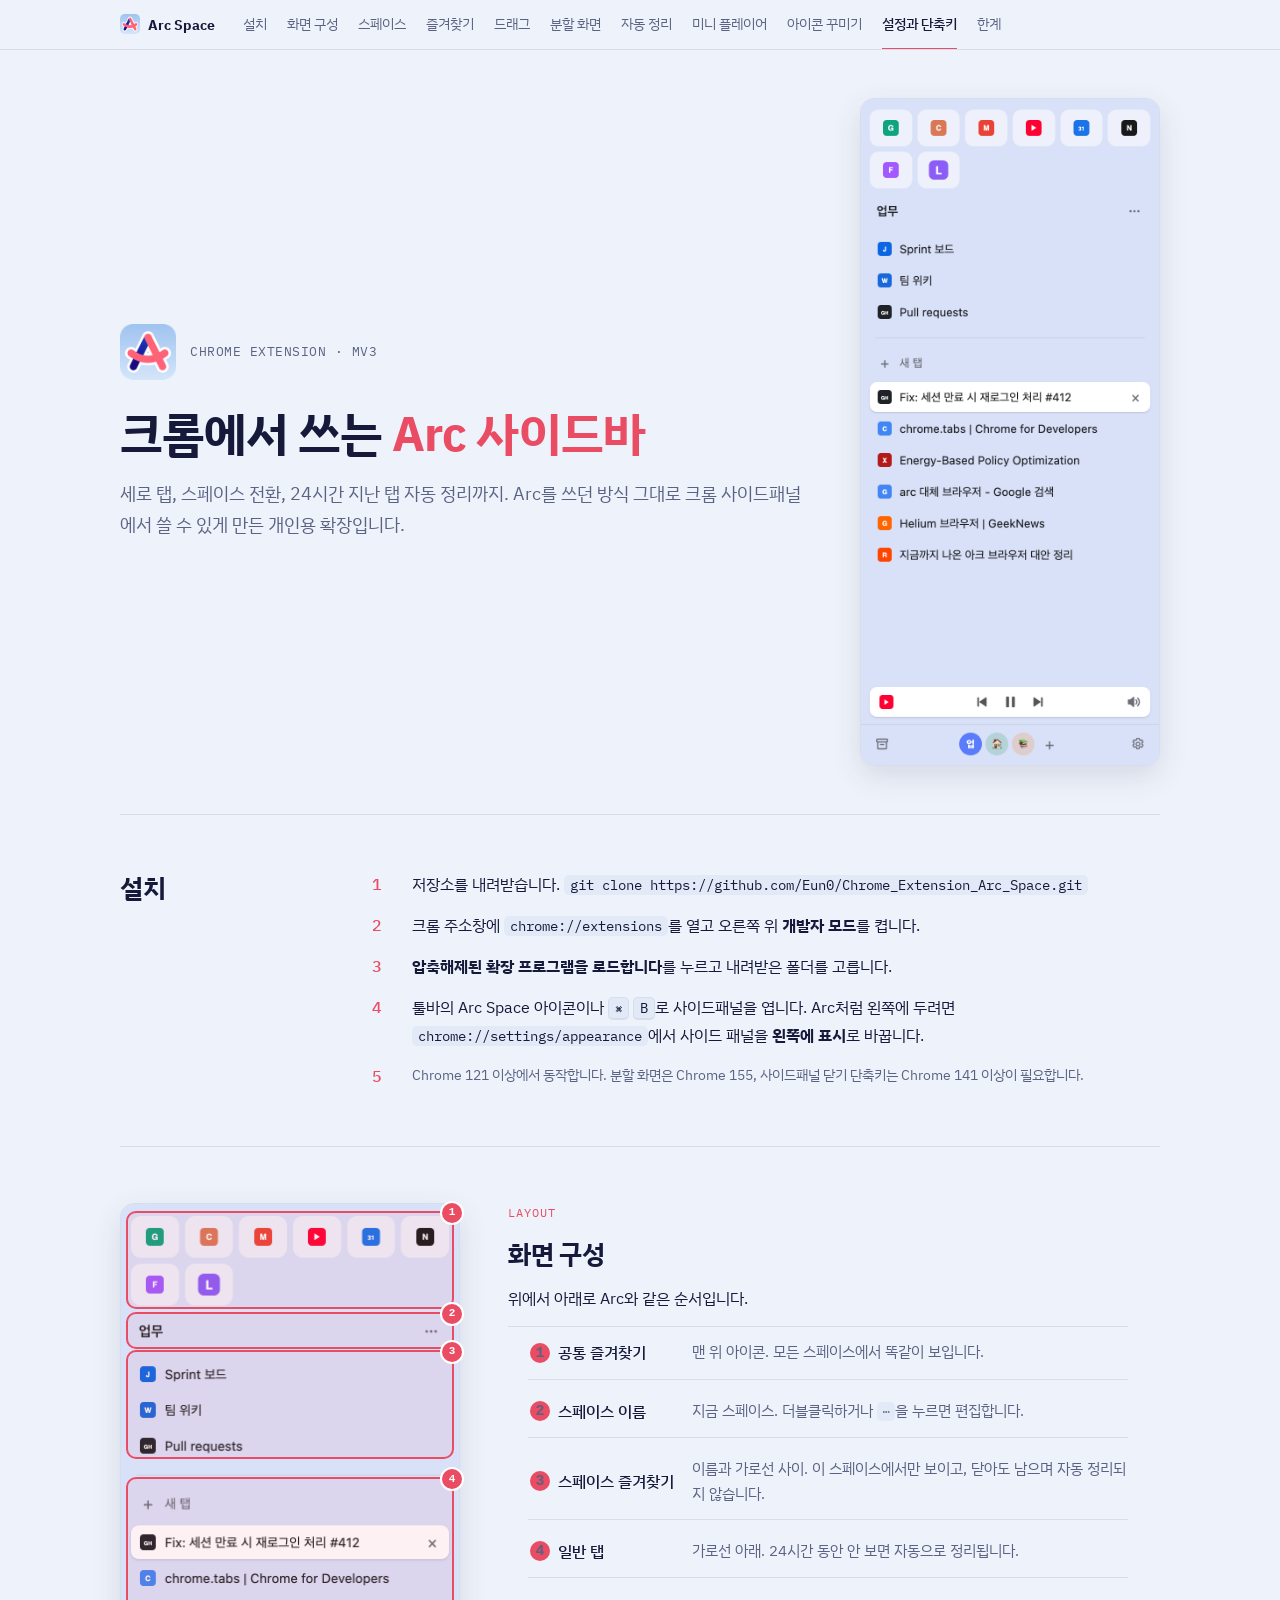
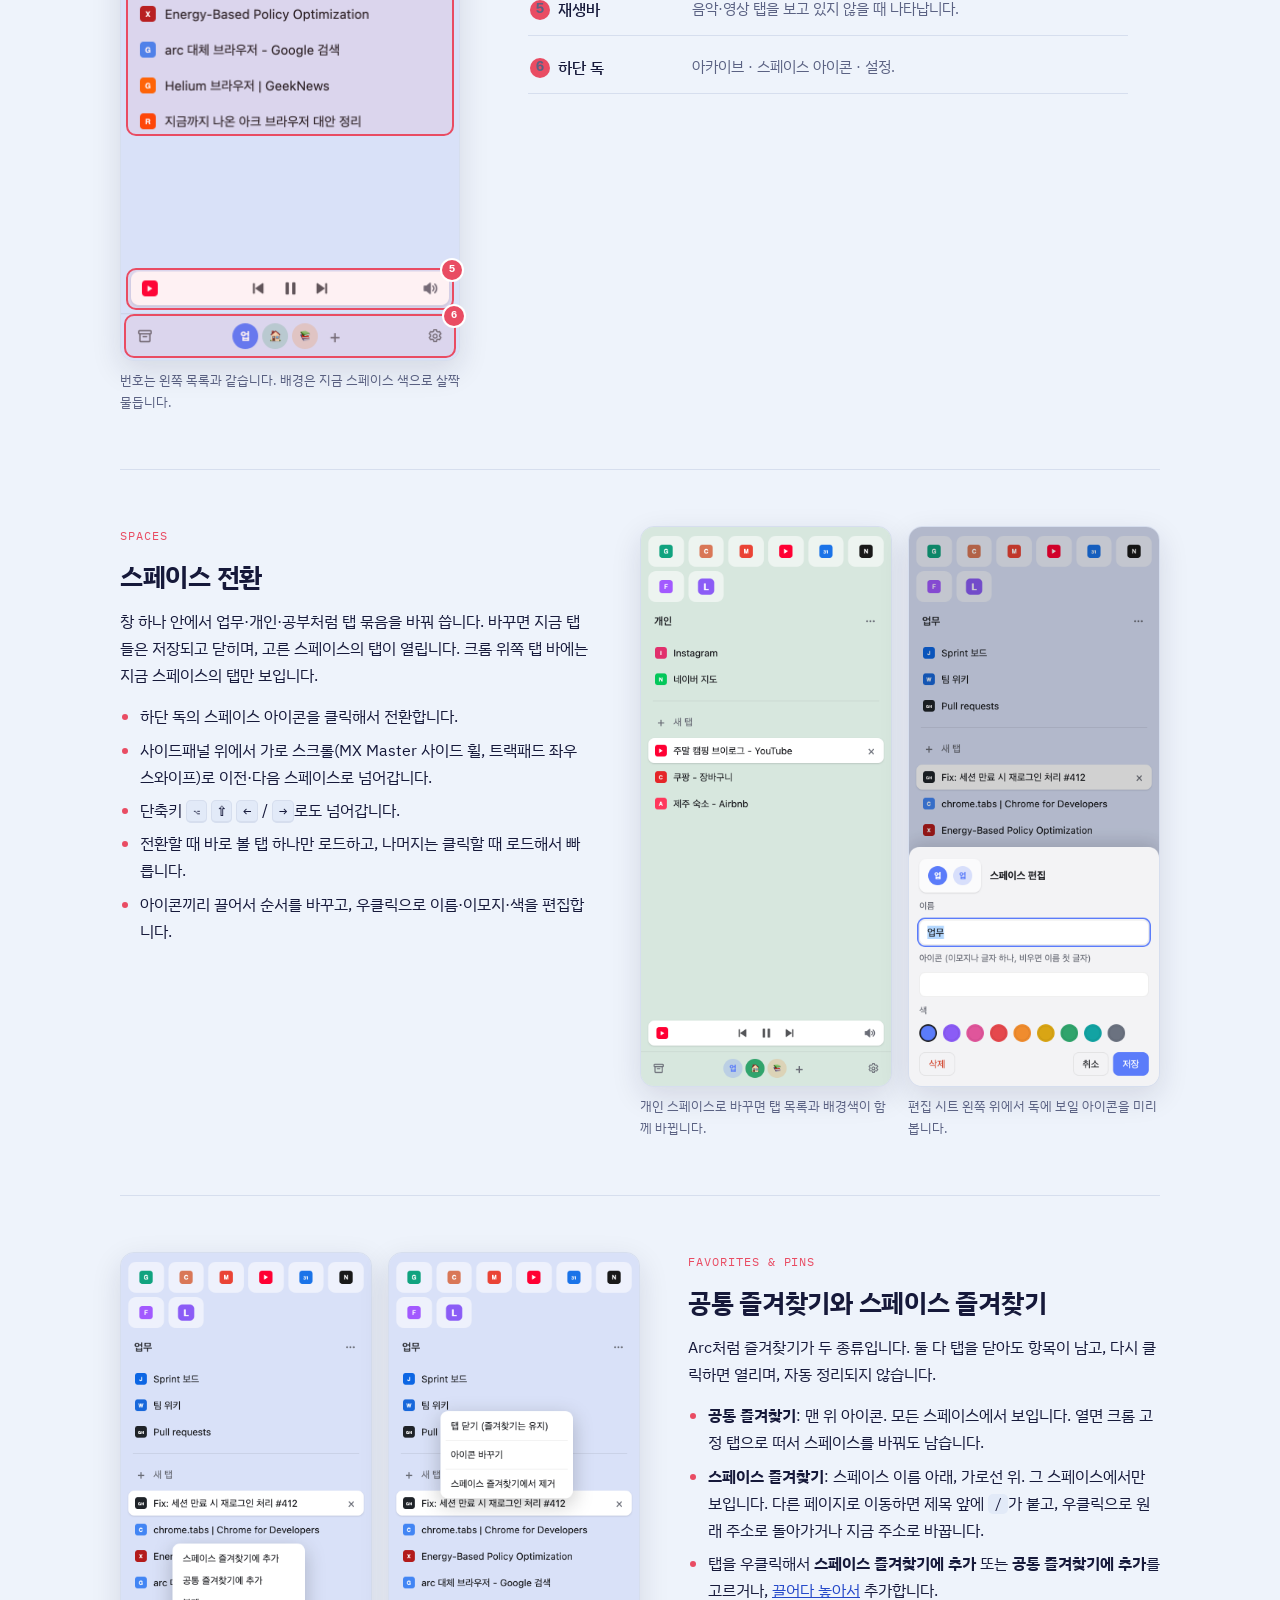
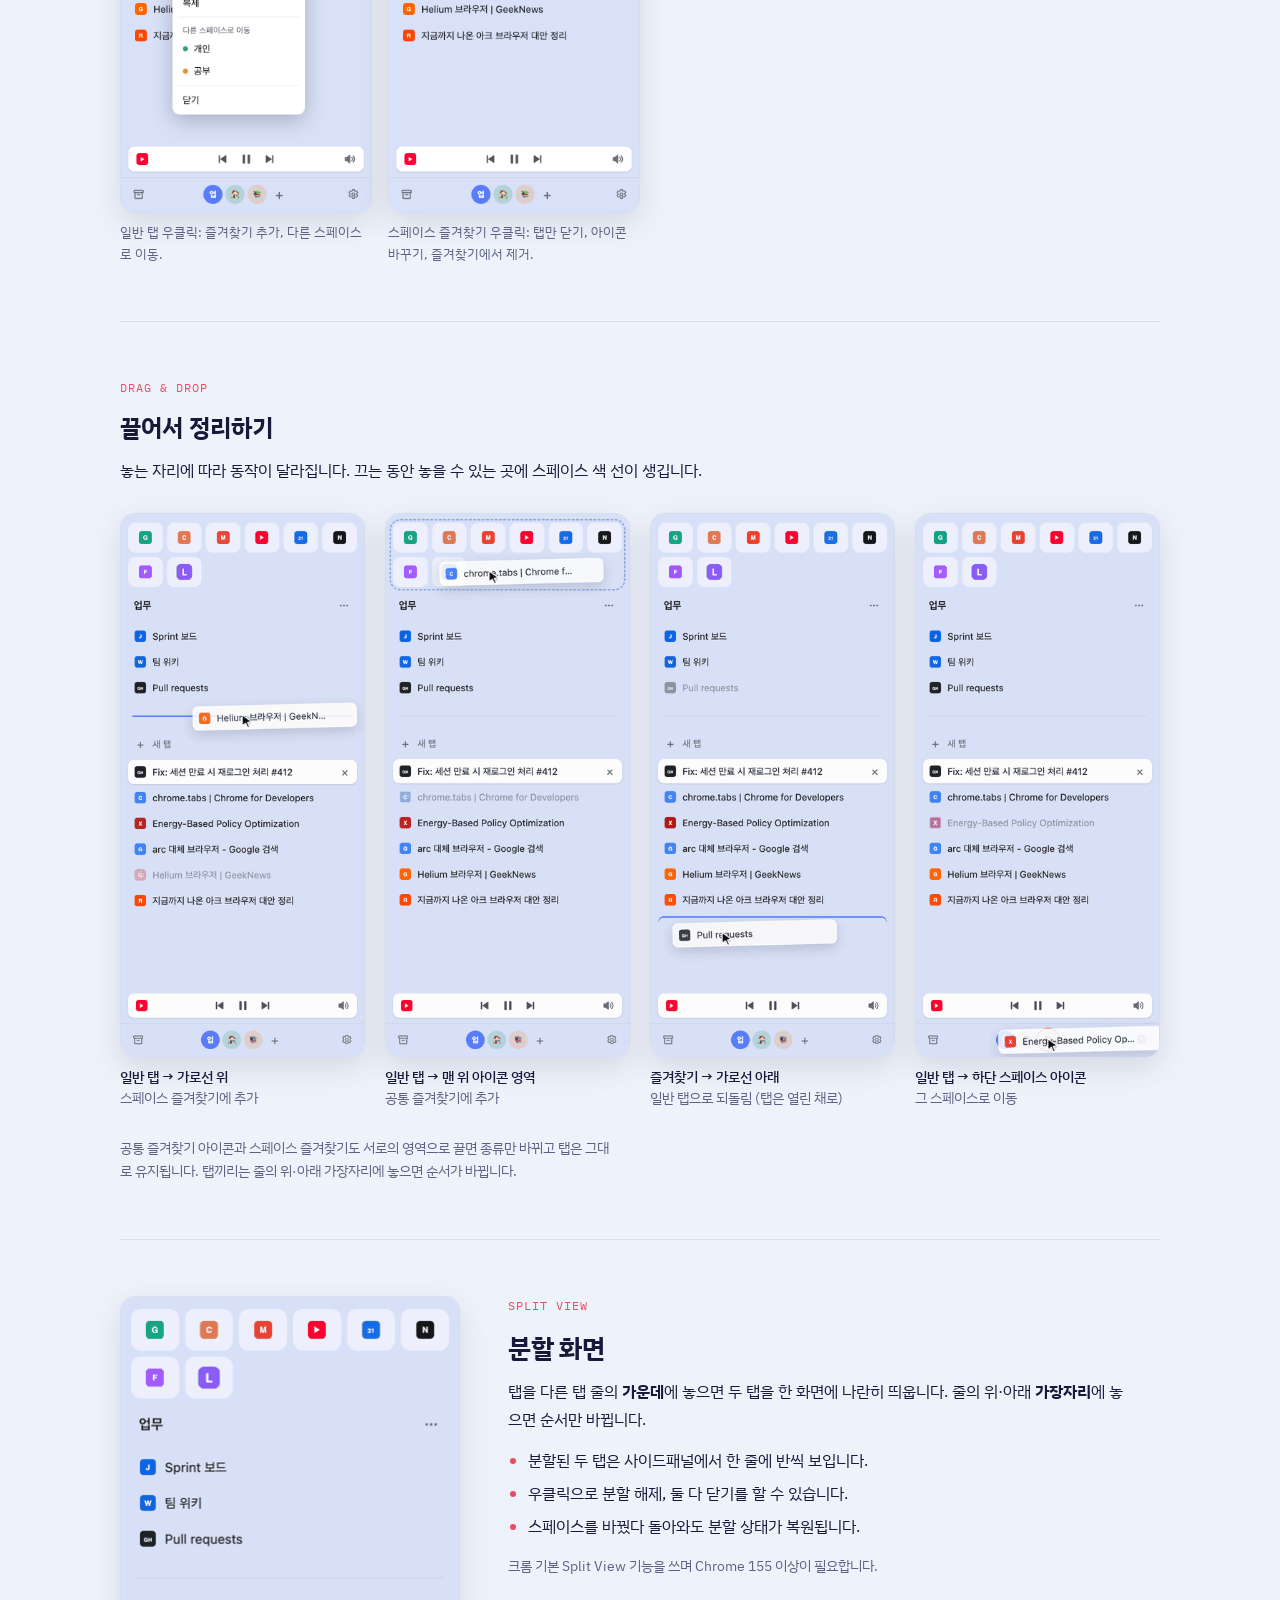
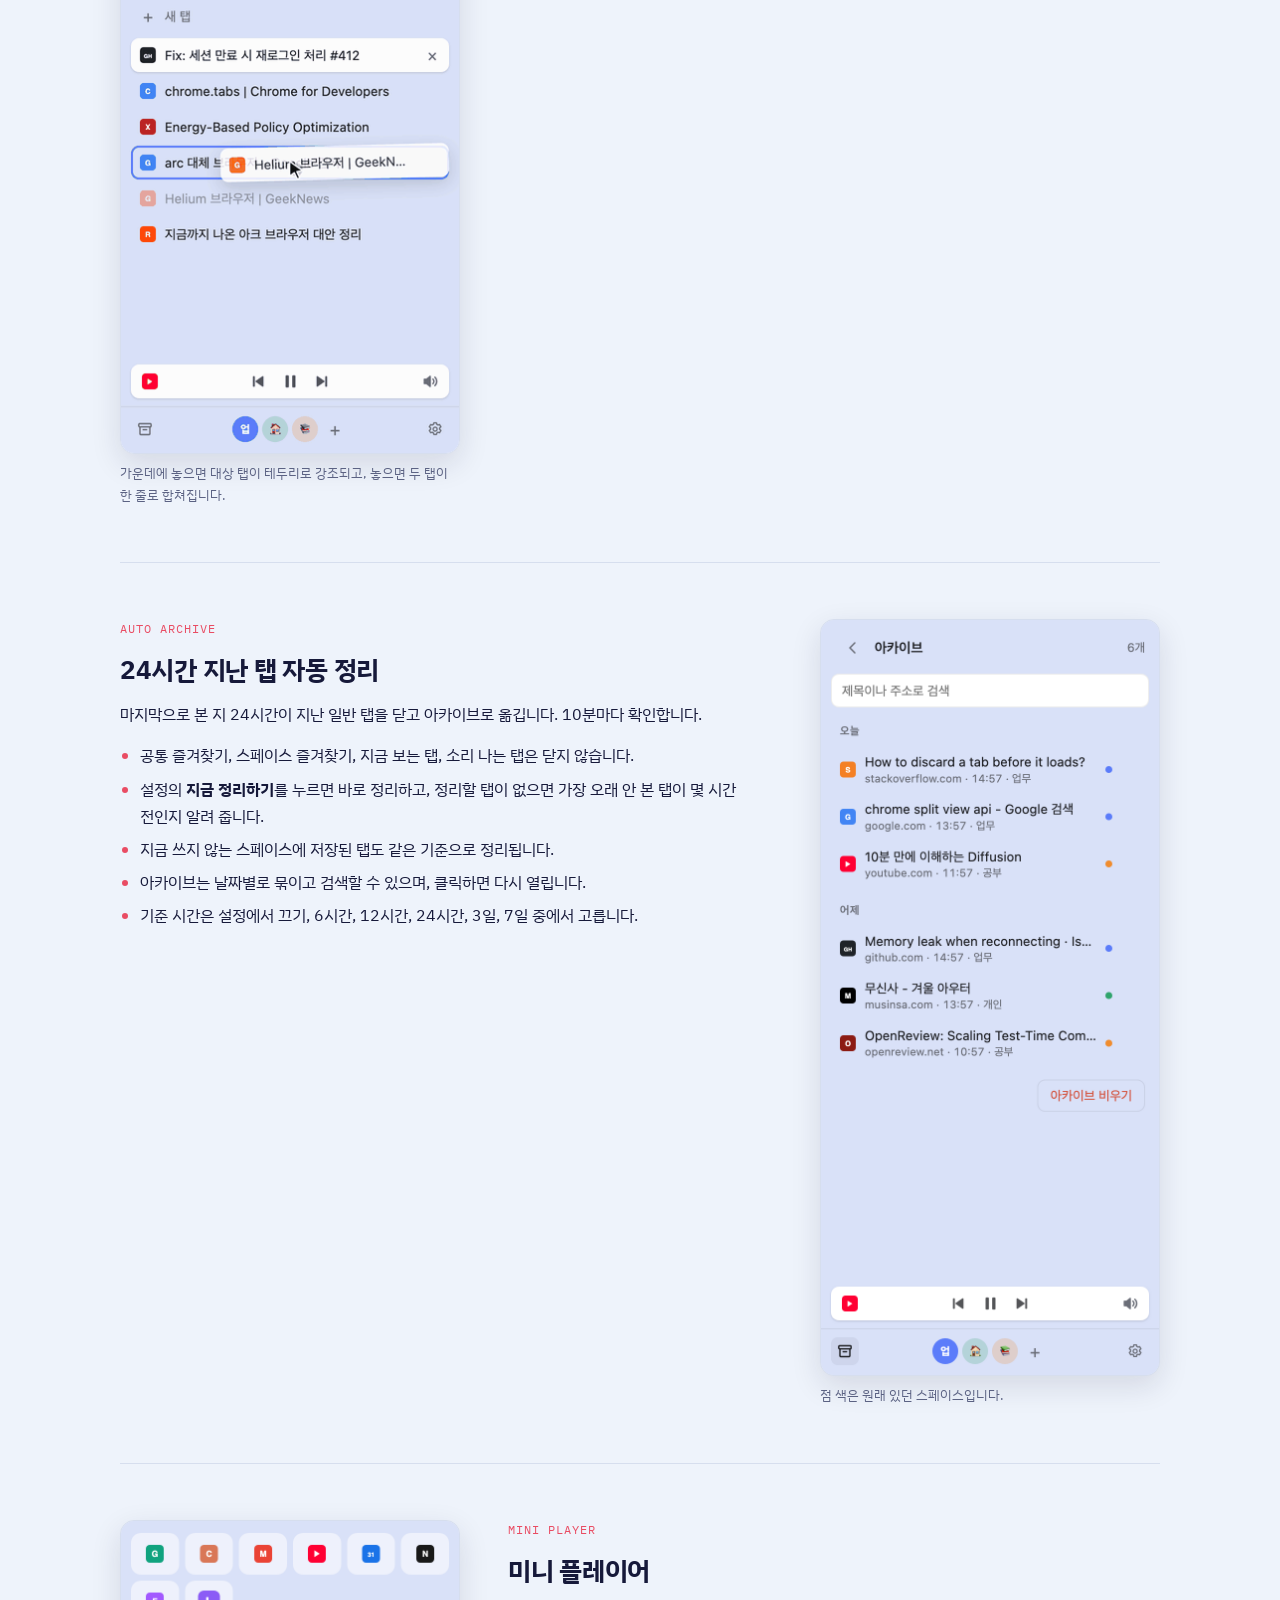
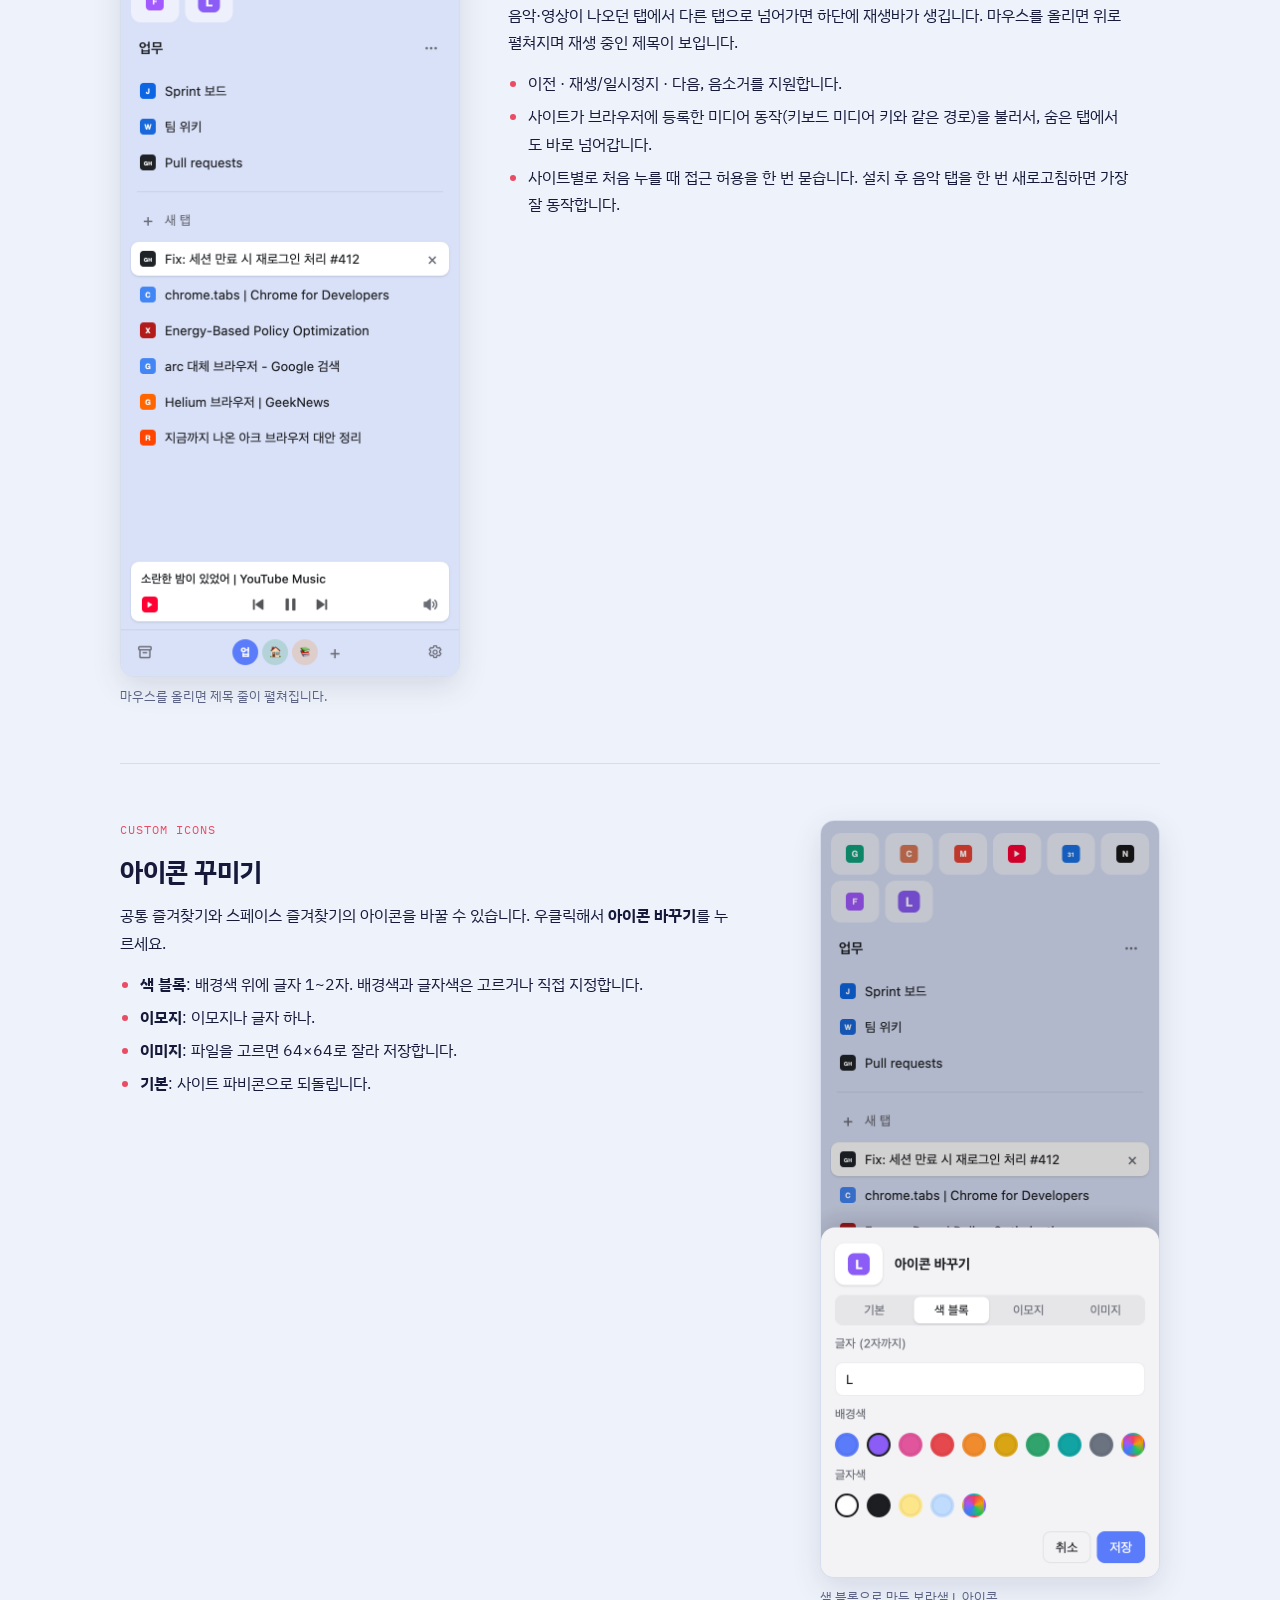
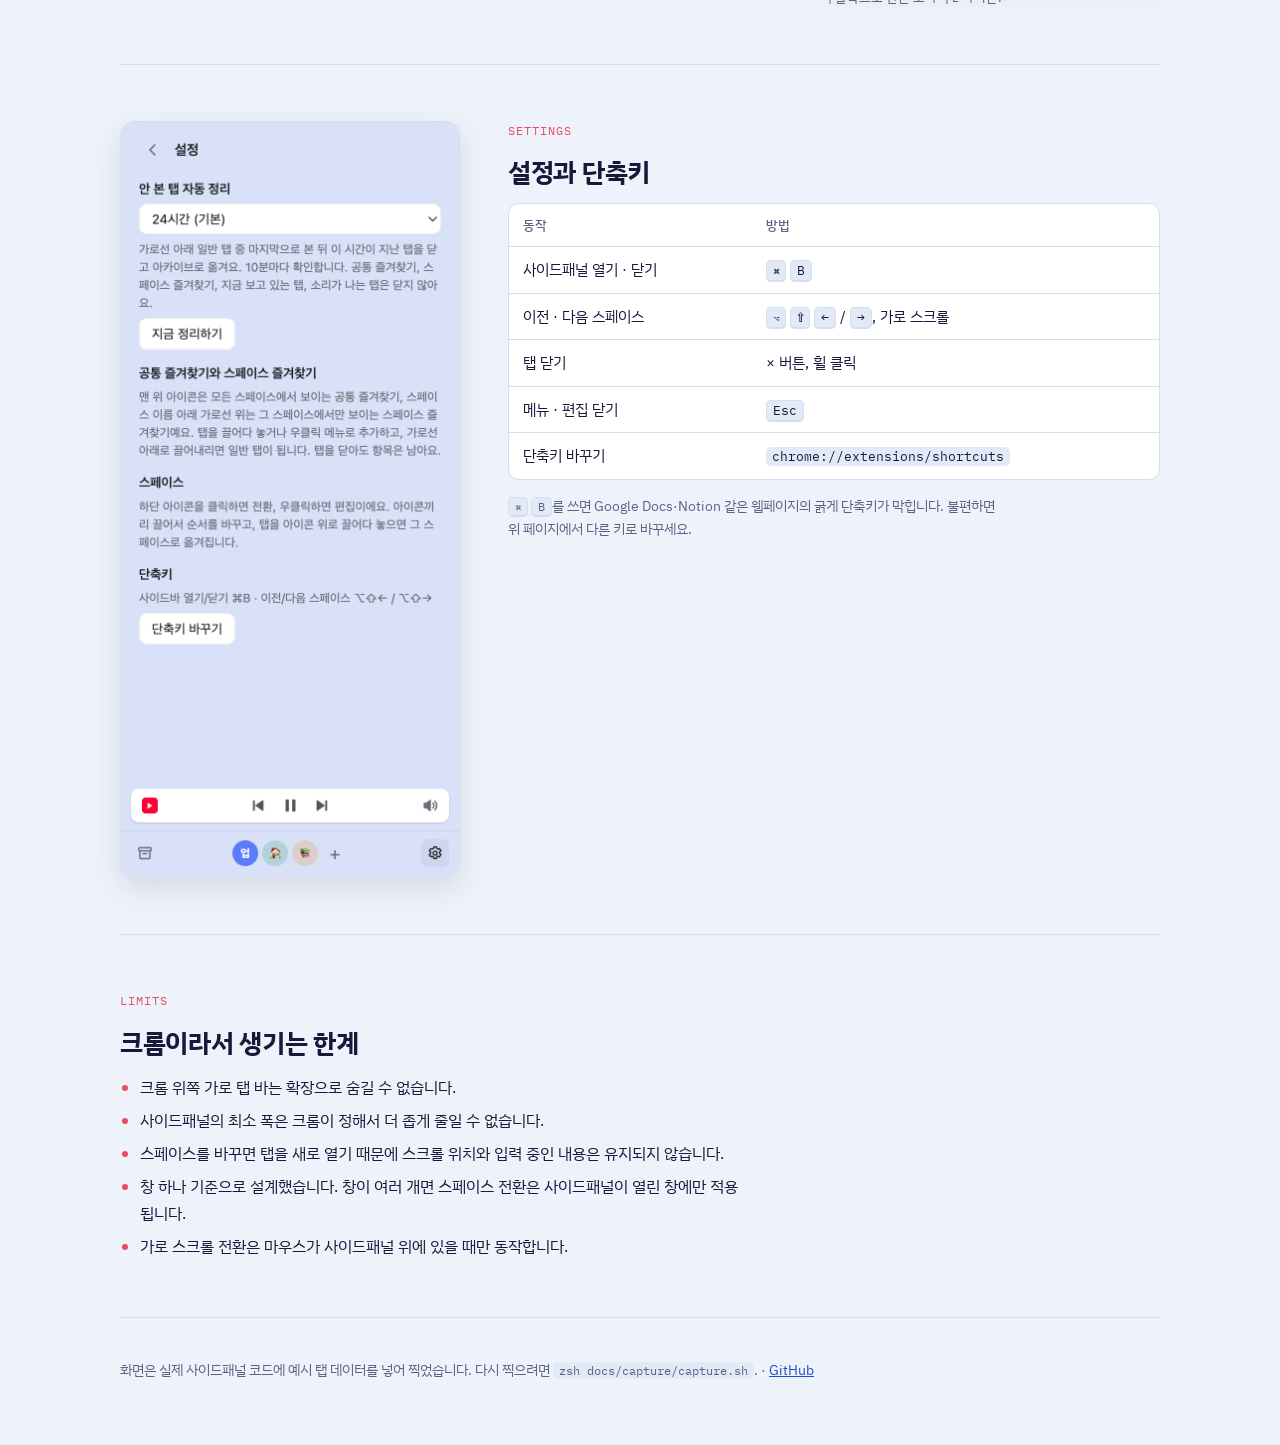
==== commit 91a1b9ee: "Docs: replace sidebar nav with sticky top bar Co-Authored-By: Claude Opus 5.5 <noreply@anthropic.com" ====
--- a/docs/index.html
+++ b/docs/index.html
@@ -46,7 +46,7 @@
 kbd { border: 1px solid var(--line); border-bottom-width: 2px; }
 
 /* 헤더 */
-.hero { padding-block: 64px 48px; border-bottom: 1px solid var(--line); display: grid; grid-template-columns: 1fr auto; gap: 40px; align-items: center; }
+.hero { padding-block: 48px 48px; border-bottom: 1px solid var(--line); display: grid; grid-template-columns: 1fr auto; gap: 40px; align-items: center; }
 .mark { display: flex; align-items: center; gap: 14px; }
 .mark img { width: 56px; height: 56px; }
 .mark span { font-family: var(--font-mono); font-size: 13px; color: var(--muted); letter-spacing: .04em; }
@@ -56,44 +56,32 @@
 .hero .shot { width: 300px; }
 @media (max-width: 760px) { .hero { grid-template-columns: 1fr; } .hero .shot { width: min(300px, 100%); } }
 
-/* 목차: 확장 사이드패널처럼 생긴 세로 목차 (좁은 화면에선 글자 링크 가로 줄) */
-.layout {
-  display: grid; grid-template-columns: 210px minmax(0, 1fr); gap: 56px;
-  max-width: 1320px; margin: 0 auto;
-}
-.layout > main { min-width: 0; }
+/* 목차: 맨 위에 고정된 한 줄 바. 로고 + 글자 링크, 지금 섹션은 코랄 밑줄 */
+.layout { display: block; }
+.layout > main { max-width: 1040px; margin: 0 auto; }
 nav.toc {
-  position: sticky; top: 24px; align-self: start; margin-top: 64px;
-  display: flex; flex-direction: column; gap: 1px; padding: 14px 8px 10px;
-  border-radius: 16px; background: color-mix(in oklab, var(--blue) 13%, var(--bg));
-}
-.toc-head { display: flex; align-items: center; gap: 8px; padding: 0 10px 12px; font-weight: 700; font-size: 14px; }
+  position: sticky; top: env(safe-area-inset-top, 0px); z-index: 10;
+  display: flex; align-items: center; gap: 20px;
+  /* 화면 끝까지 바를 깔고, 안쪽 내용은 본문 폭(1040px)에 맞춤 */
+  margin-inline: -16px; padding-inline: max(16px, calc((100% - 1040px) / 2 + 16px));
+  overflow-x: auto; scrollbar-width: none;
+  background: color-mix(in oklab, var(--bg) 88%, transparent);
+  -webkit-backdrop-filter: blur(10px); backdrop-filter: blur(10px);
+  border-bottom: 1px solid var(--line);
+}
+nav.toc::-webkit-scrollbar { display: none; }
+body::before { content: ""; position: fixed; inset: 0 0 auto; height: env(safe-area-inset-top, 0px); z-index: 11; background: var(--bg); }
+section[id], header[id] { scroll-margin-top: 56px; }
+.toc-head { display: flex; align-items: center; gap: 8px; font-size: 14px; white-space: nowrap; flex: none; }
 .toc-head img { width: 20px; height: 20px; }
 nav.toc a {
-  display: flex; align-items: center; gap: 10px; padding: 7px 10px; border-radius: 8px;
-  color: var(--ink); text-decoration: none; font-size: 14px;
-}
-nav.toc a::before {
-  content: ""; width: 7px; height: 7px; border-radius: 50%; flex: none;
-  background: color-mix(in oklab, var(--blue) 45%, transparent);
-}
-nav.toc a:hover { background: color-mix(in oklab, var(--blue) 9%, transparent); }
-nav.toc a.on { background: color-mix(in oklab, var(--paper) 75%, transparent); box-shadow: 0 1px 2px rgba(22, 25, 58, .10); }
-nav.toc a.on::before { background: var(--coral); }
-@media (max-width: 1080px) {
-  .layout { grid-template-columns: 1fr; gap: 0; }
-  nav.toc {
-    position: sticky; top: env(safe-area-inset-top, 0px); z-index: 5; margin: 0;
-    flex-direction: row; gap: 18px; overflow-x: auto; padding: 0;
-    border-radius: 0; background: var(--bg); border-bottom: 1px solid var(--line);
-    scrollbar-width: none;
-  }
-  .toc-head { display: none; }
-  nav.toc a { padding: 12px 0; border-radius: 0; white-space: nowrap; border-bottom: 2px solid transparent; }
-  nav.toc a::before { display: none; }
-  nav.toc a:hover { background: none; color: var(--blue); }
-  nav.toc a.on { background: none; box-shadow: none; border-bottom-color: var(--coral); }
-}
+  padding: 12px 0; white-space: nowrap; font-size: 14px; color: var(--muted); text-decoration: none;
+  border-bottom: 2px solid transparent; margin-bottom: -1px;
+}
+nav.toc a:hover { color: var(--ink); }
+nav.toc a.on { color: var(--ink); font-weight: 500; border-bottom-color: var(--coral); }
+nav.toc a.toc-head { padding: 0; border: 0; margin: 0 8px 0 0; color: var(--ink); font-weight: 700; }
+@media (max-width: 760px) { .toc-head span { display: none; } nav.toc { gap: 16px; } }
 
 /* 설치 */
 .install { padding-block: 56px; display: grid; grid-template-columns: 220px 1fr; gap: 32px; border-bottom: 1px solid var(--line); }
@@ -162,7 +150,7 @@
 <body>
 <div class="layout">
 <nav class="toc" aria-label="목차">
-  <div class="toc-head"><img src="images/logo.png" alt="">Arc Space</div>
+  <a class="toc-head" href="#top"><img src="images/logo.png" alt=""><span>Arc Space</span></a>
   <a href="#install">설치</a>
   <a href="#layout">화면 구성</a>
   <a href="#spaces">스페이스</a>
@@ -177,7 +165,7 @@
 </nav>
 <main class="wrap">
 
-<header class="hero">
+<header class="hero" id="top">
   <div>
     <div class="mark"><img src="images/logo.png" alt=""><span>CHROME EXTENSION · MV3</span></div>
     <h1>크롬에서 쓰는 <em>Arc 사이드바</em></h1>
@@ -395,11 +383,11 @@
 <script>
 // 지금 보고 있는 섹션을 목차에 표시
 (() => {
-  const links = new Map([...document.querySelectorAll('nav.toc a')].map((a) => [a.getAttribute('href').slice(1), a]));
+  const links = new Map([...document.querySelectorAll('nav.toc a:not(.toc-head)')].map((a) => [a.getAttribute('href').slice(1), a]));
   const mark = (id) => {
     links.forEach((a, key) => a.classList.toggle('on', key === id));
     const a = links.get(id);
-    if (a && getComputedStyle(a.parentElement).flexDirection === 'row') a.scrollIntoView({ block: 'nearest', inline: 'center' });
+    if (a) { const nav = a.parentElement; nav.scrollTo({ left: a.offsetLeft - nav.clientWidth / 2 + a.clientWidth / 2, behavior: 'smooth' }); }
   };
   const io = new IntersectionObserver((entries) => {
     const vis = entries.filter((e) => e.isIntersecting).sort((a, b) => a.boundingClientRect.top - b.boundingClientRect.top);
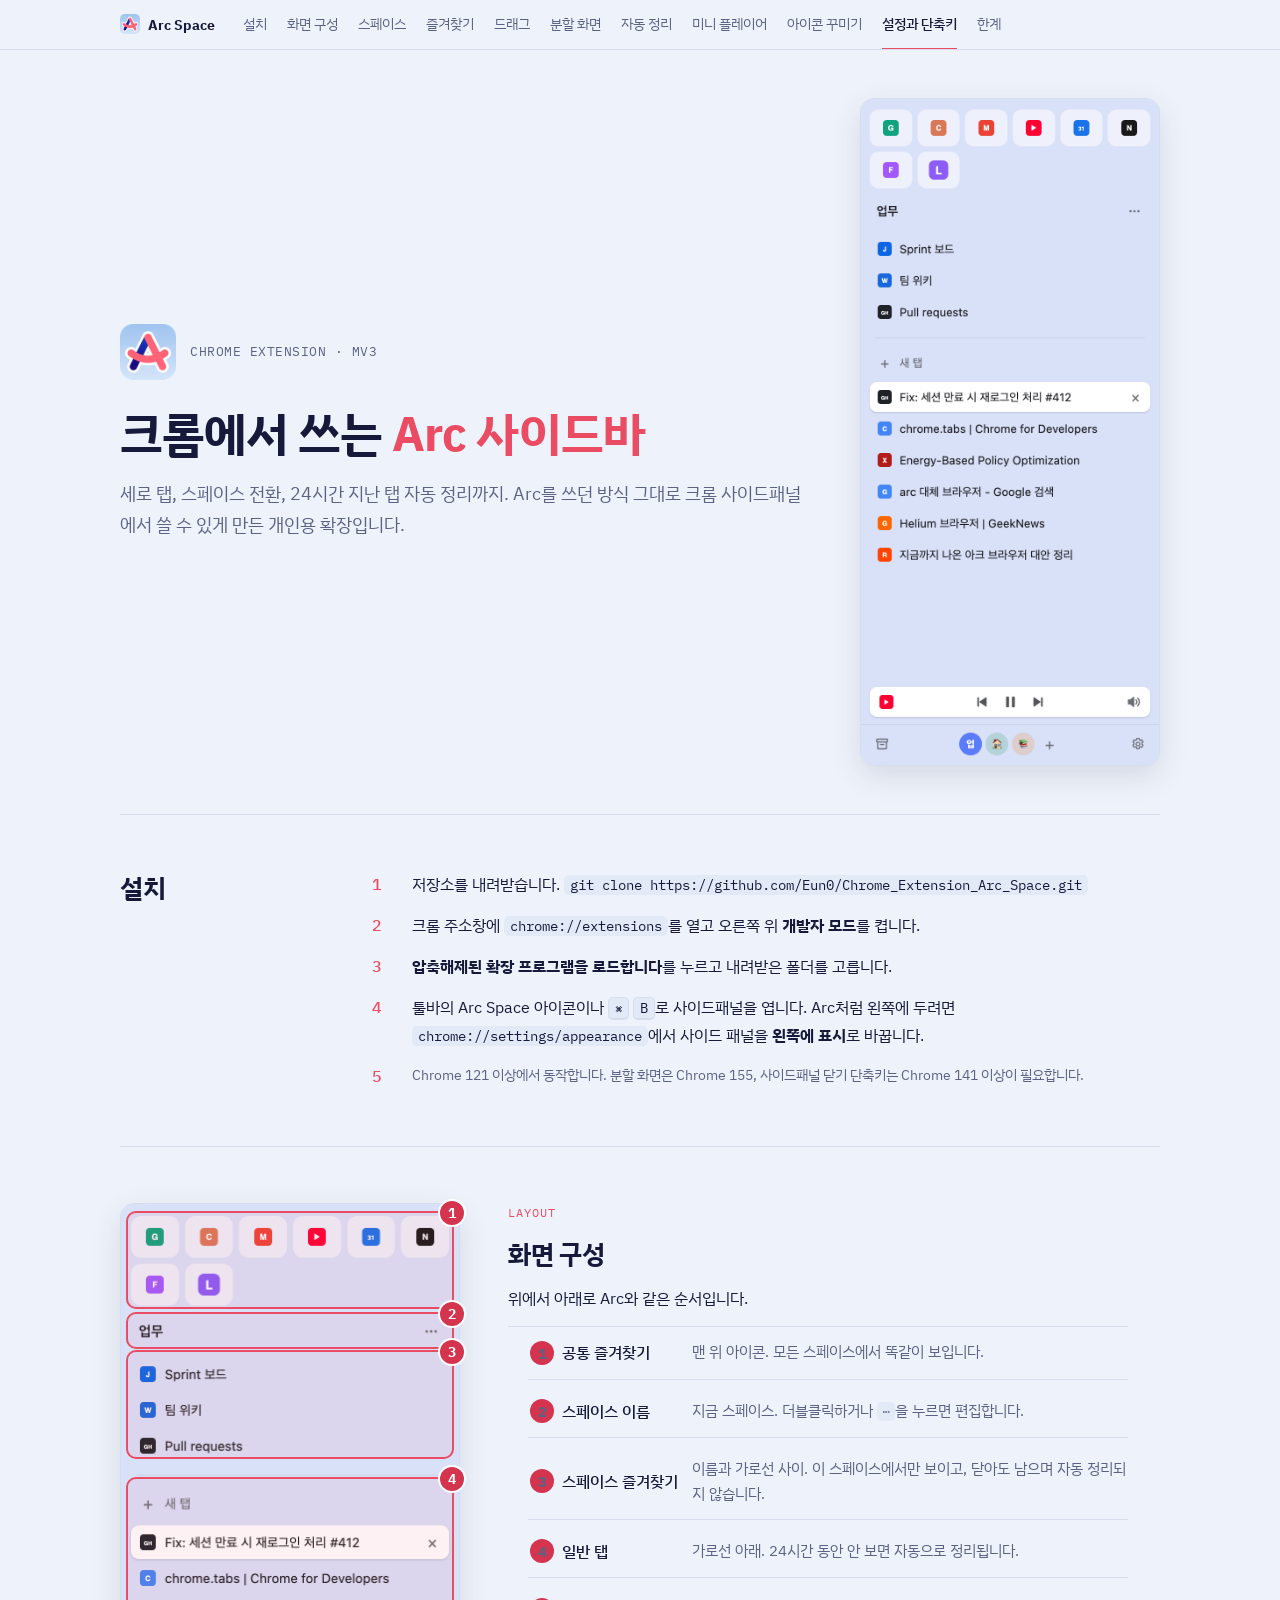
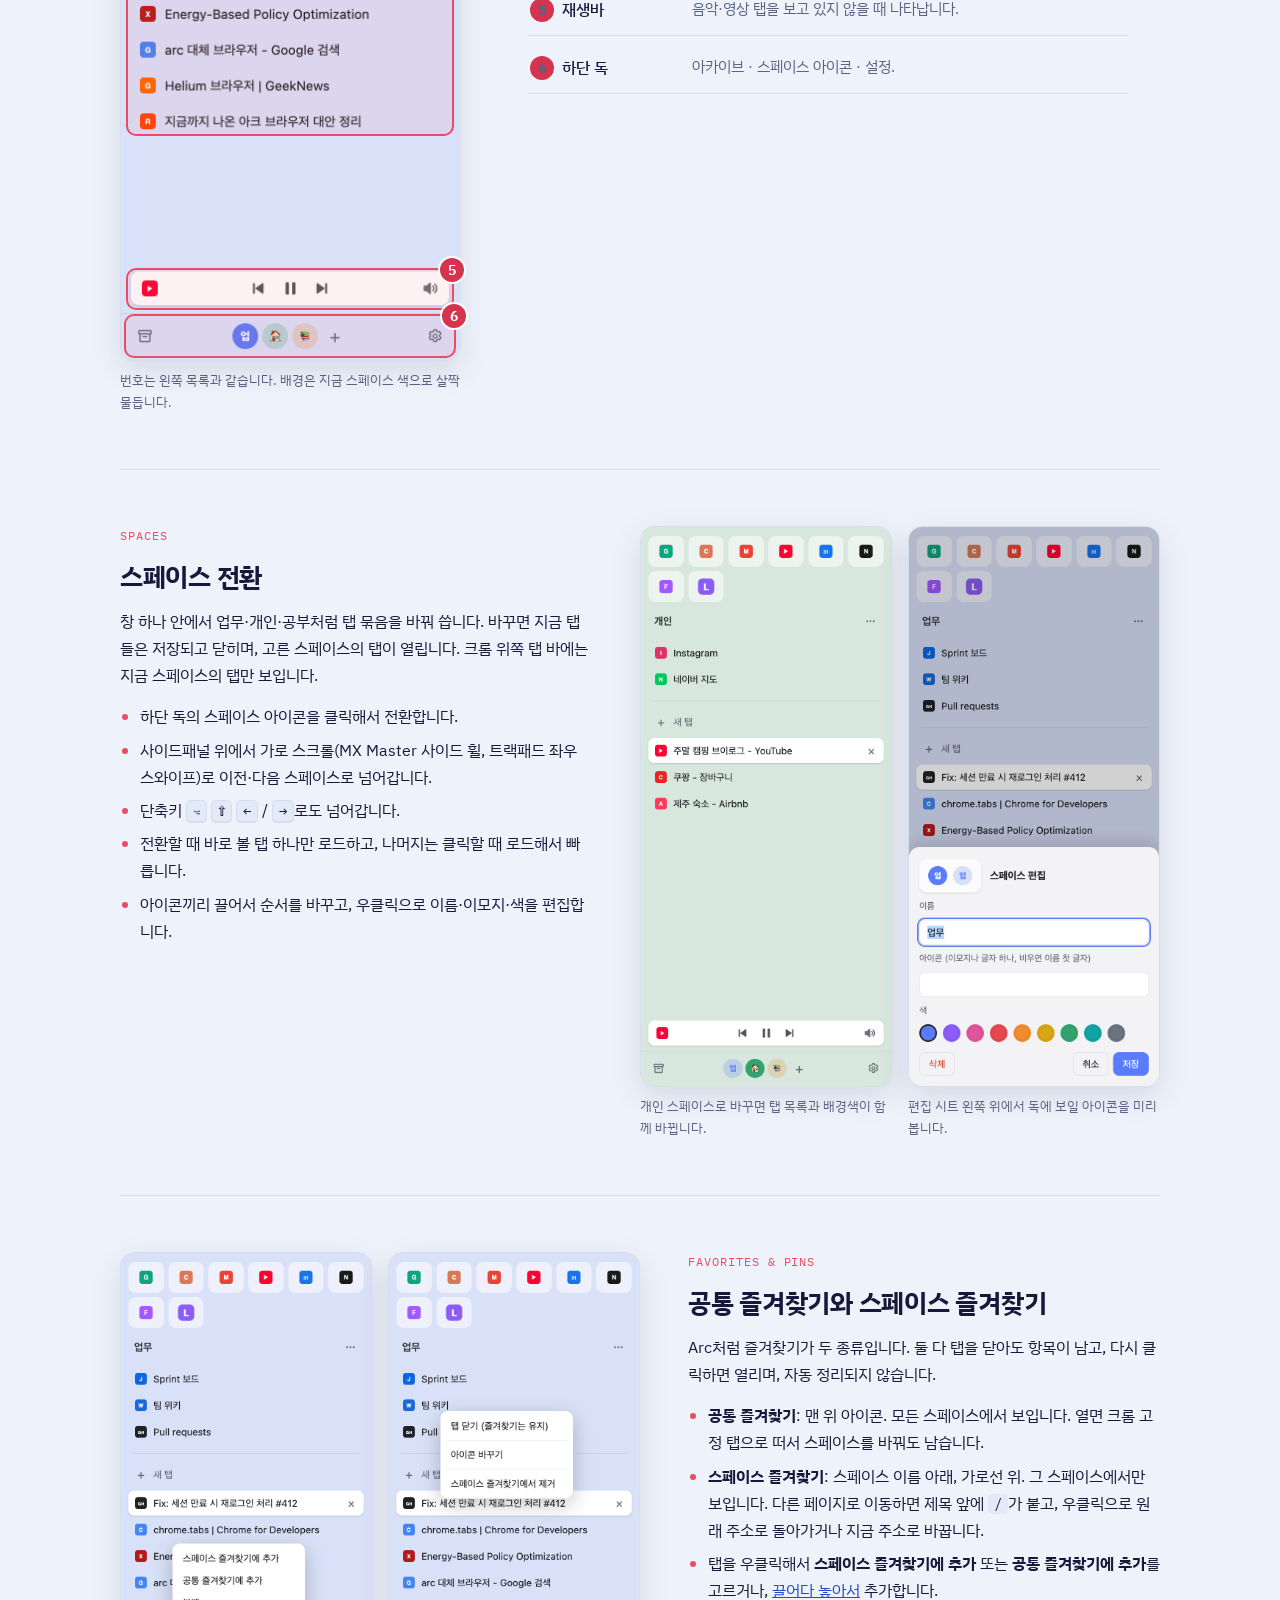
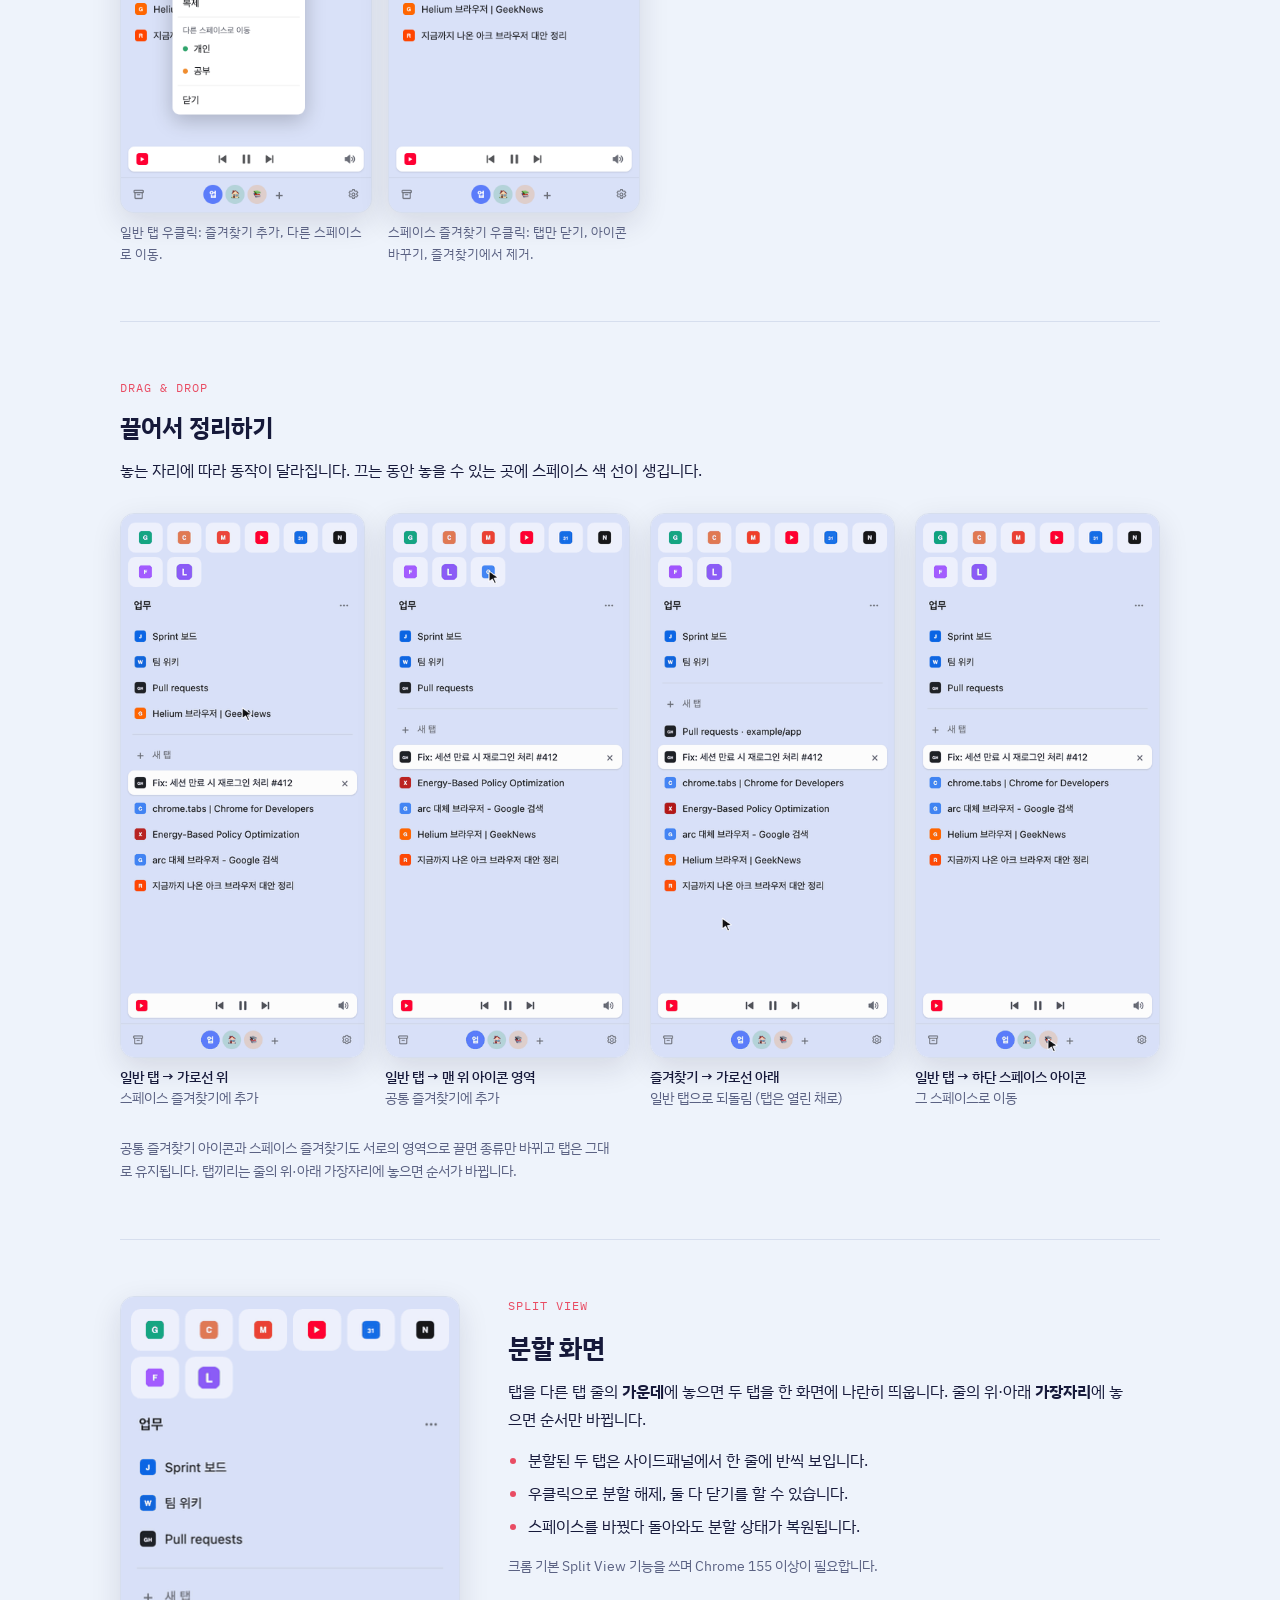
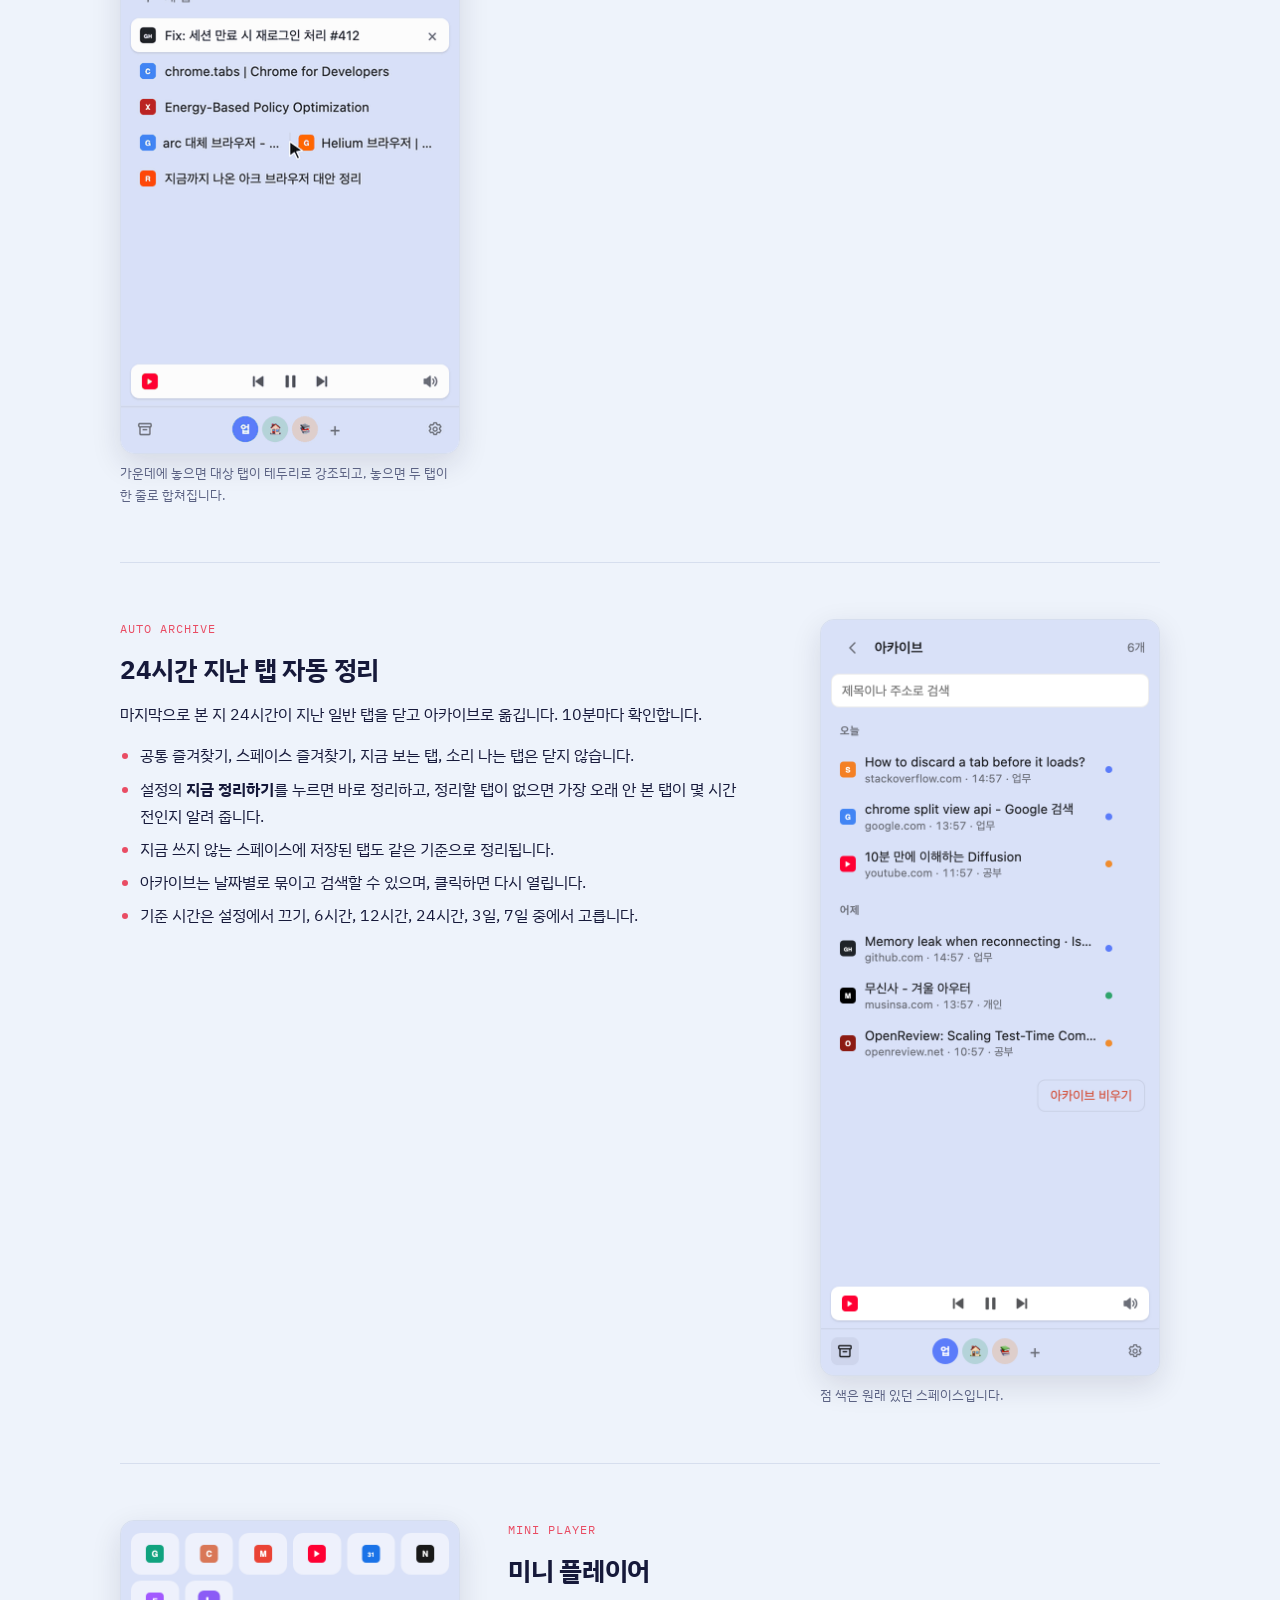
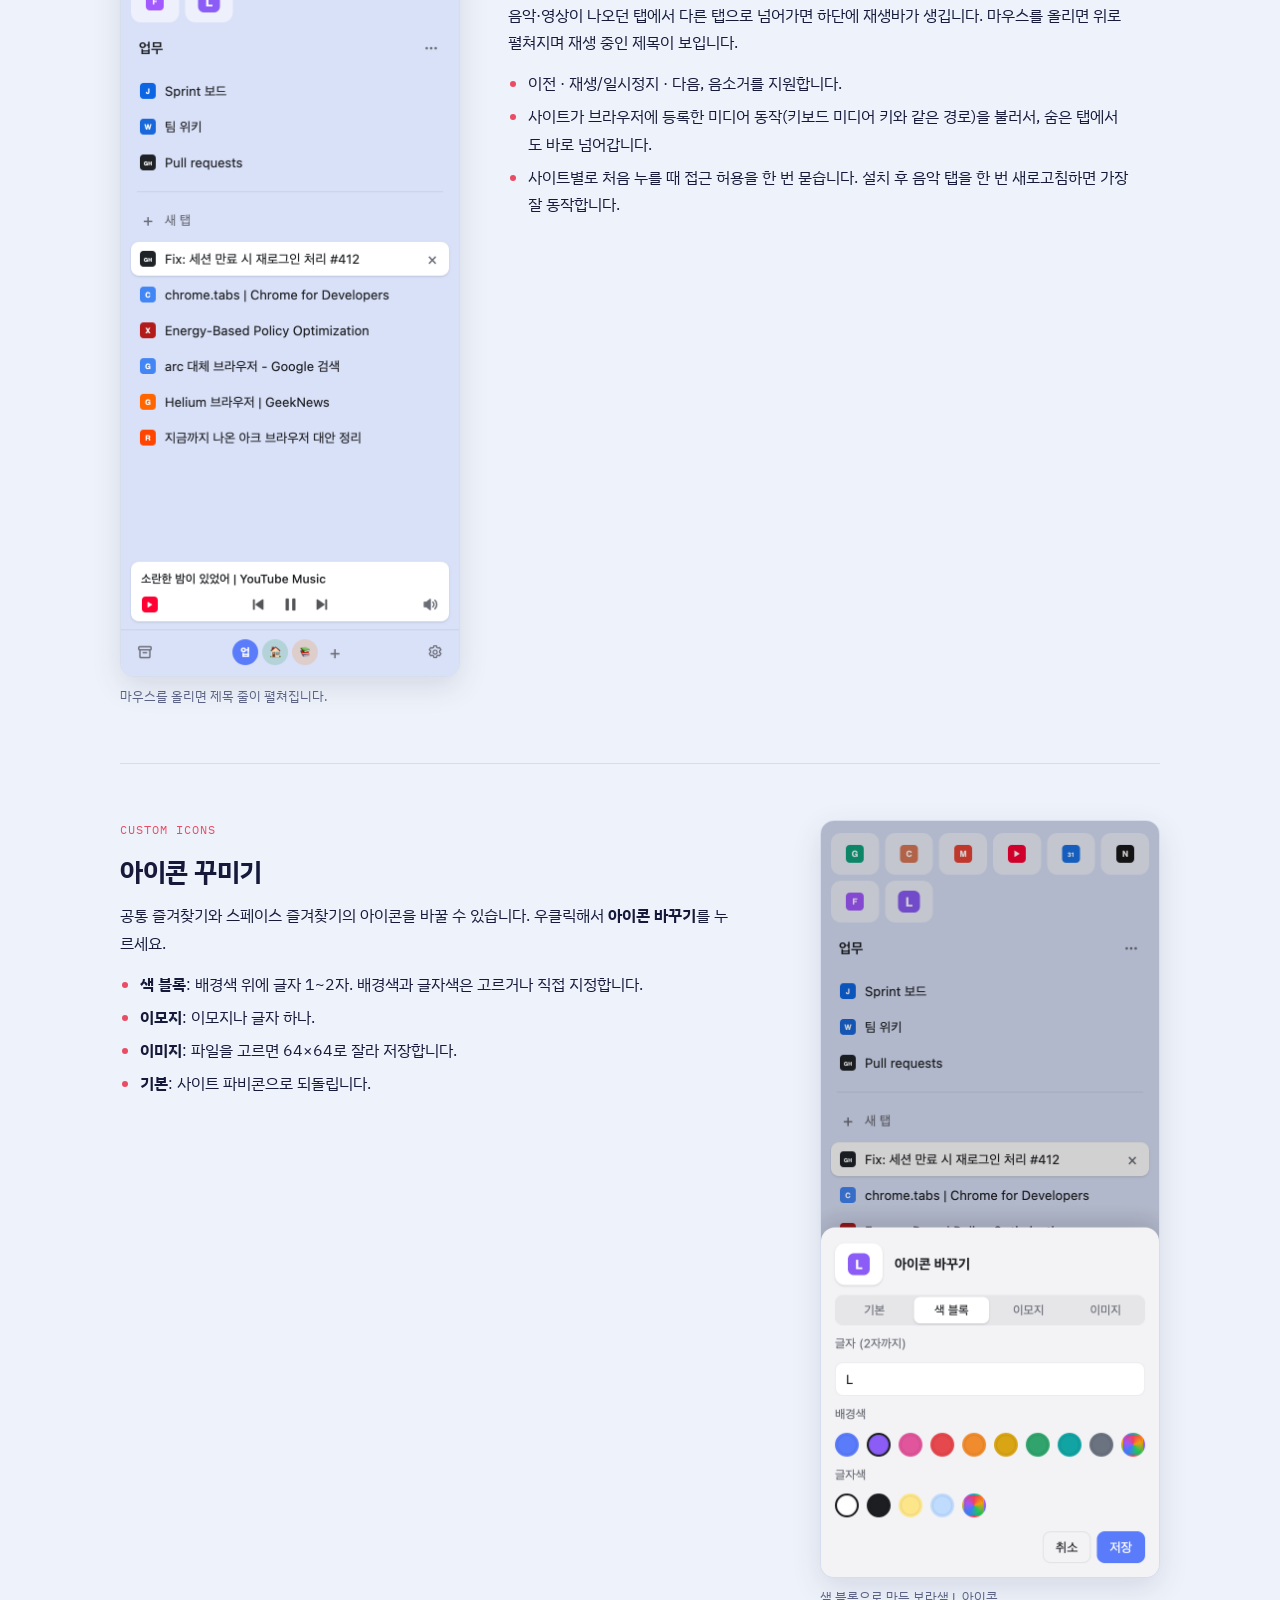
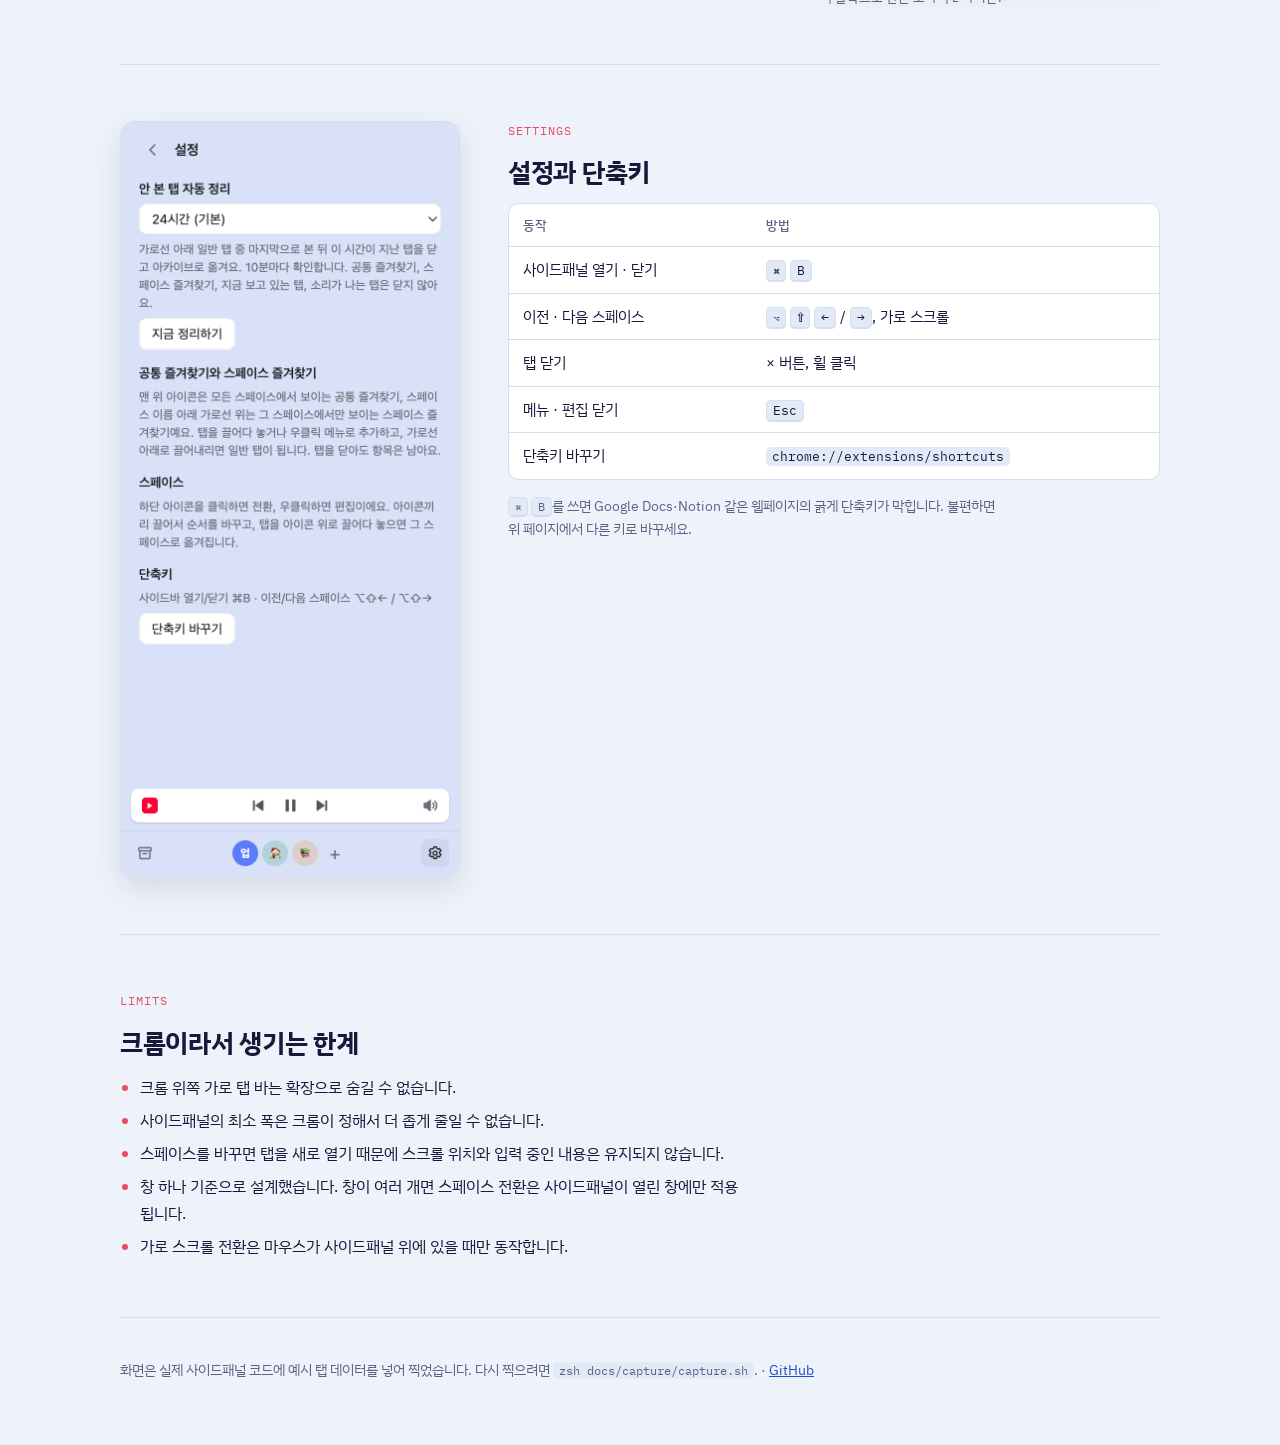
==== commit e760ec9d: "Docs: make layout number badges larger and higher contrast Co-Authored-By: Claude Opus 5.5 <noreply@" ====
--- a/docs/index.html
+++ b/docs/index.html
@@ -18,6 +18,7 @@
   --coral: #e94c63;
   --blue: #2549c9;
   --chip: #e2eaf8;
+  --num-bg: #d4344e; --num-fg: #ffffff;
   --font-body: "IBM Plex Sans KR", "Apple SD Gothic Neo", "Malgun Gothic", system-ui, sans-serif;
   --font-mono: "IBM Plex Mono", ui-monospace, Menlo, monospace;
   color-scheme: light;
@@ -26,6 +27,7 @@
   :root {
     --bg: #12142a; --paper: #1b1e38; --ink: #e8ebf7; --muted: #a0a7c6; --line: #2d3254;
     --coral: #ff7a8c; --blue: #8aa4ff; --chip: #262a4a;
+    --num-bg: #ff8a9b; --num-fg: #12142a;
     color-scheme: dark;
   }
 }
@@ -119,8 +121,8 @@
 .anatomy li { display: grid; grid-template-columns: 150px 1fr; gap: 12px; padding: 12px 2px; border-bottom: 1px solid var(--line); }
 .anatomy b { font-weight: 500; display: flex; align-items: center; gap: 8px; }
 .num {
-  display: inline-grid; place-items: center; width: 20px; height: 20px; border-radius: 50%; flex: none;
-  background: var(--coral); color: #fff; font: 600 11px/1 var(--font-mono);
+  display: inline-grid; place-items: center; width: 24px; height: 24px; border-radius: 50%; flex: none;
+  background: var(--num-bg); color: var(--num-fg); font: 700 14px/1 var(--font-body);
 }
 /* 화면 구성 그림: 캡처 위에 영역 박스 (좌표는 340×760 캡처 기준 %) */
 .annot { position: relative; width: 100%; max-width: 340px; }
@@ -129,7 +131,7 @@
   position: absolute; border: 2px solid var(--coral); border-radius: 10px;
   background: color-mix(in oklab, var(--coral) 8%, transparent);
 }
-.box .num { position: absolute; top: -10px; right: -10px; box-shadow: 0 0 0 2px var(--paper); }
+.box .num { position: absolute; top: -12px; right: -12px; box-shadow: 0 0 0 2px var(--paper); }
 .anatomy span { color: var(--muted); font-size: 15px; }
 @media (max-width: 480px) { .anatomy li { grid-template-columns: 1fr; gap: 2px; } }
 
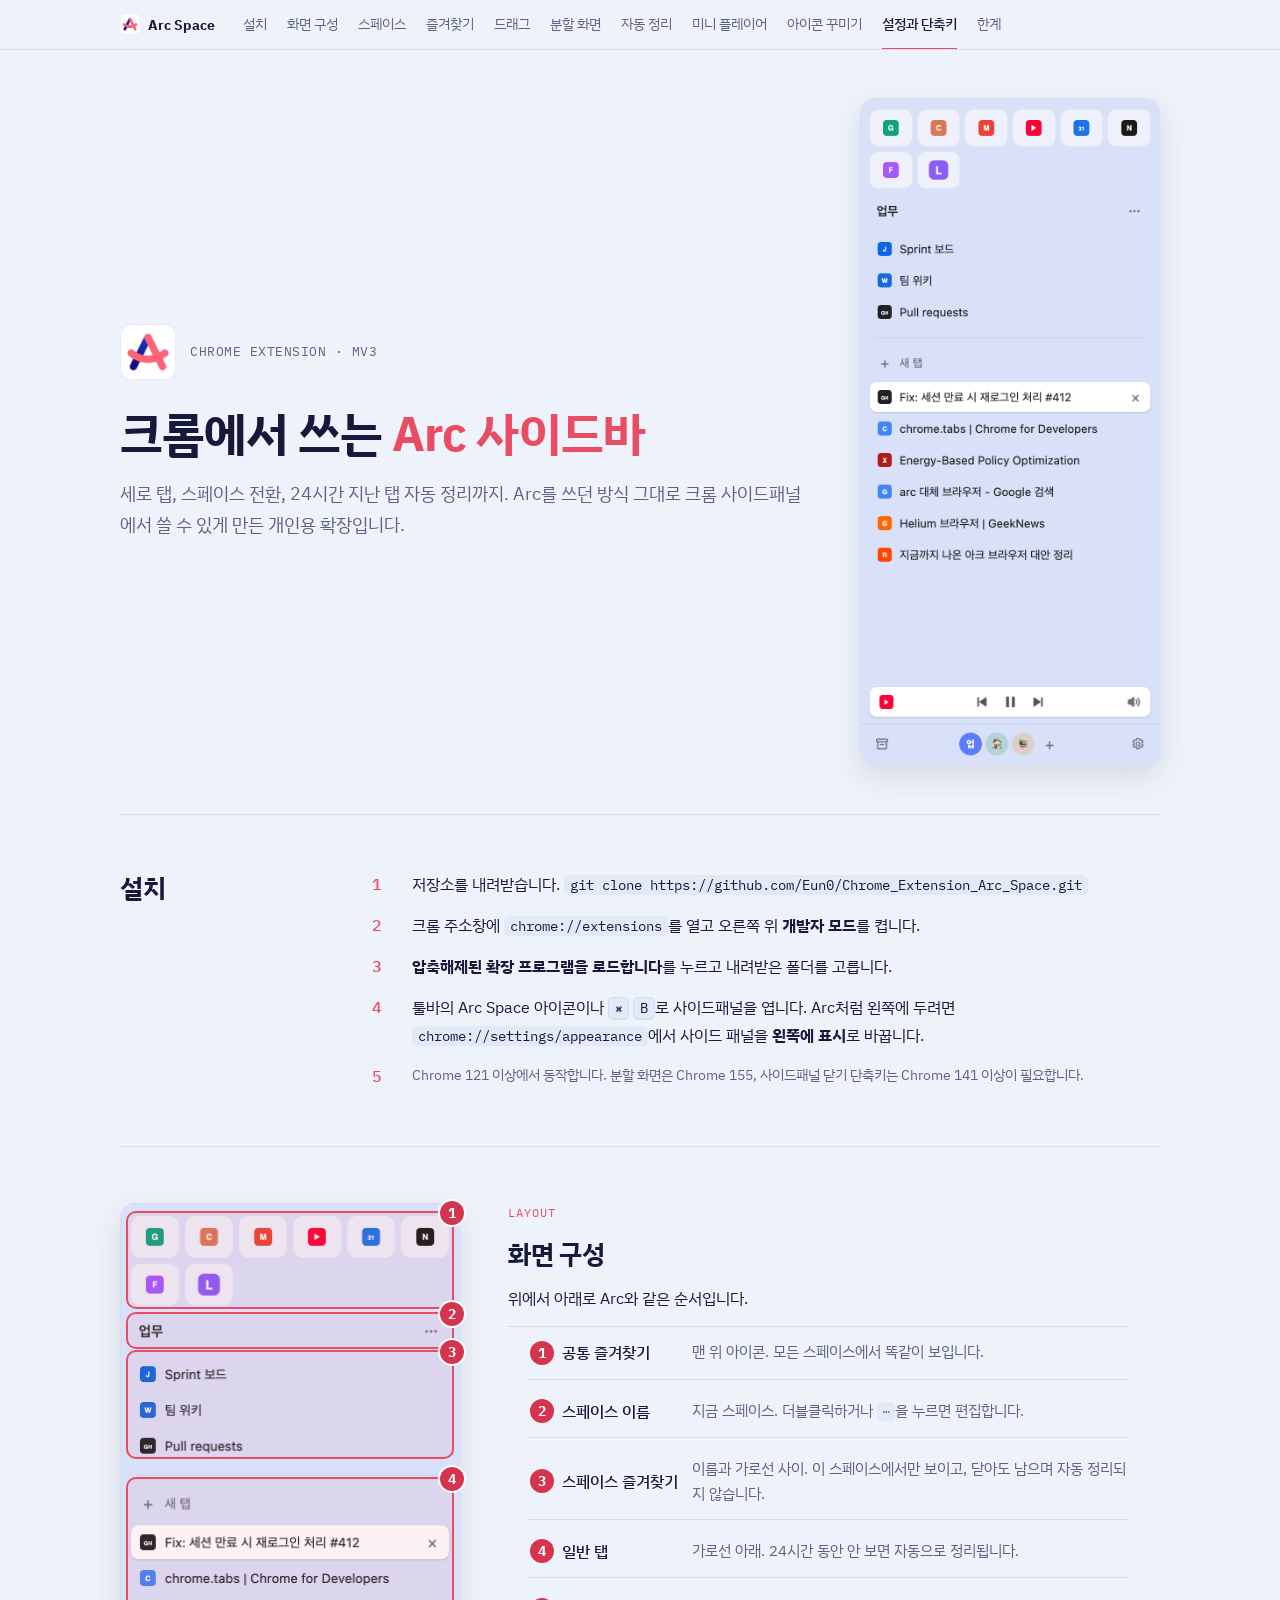
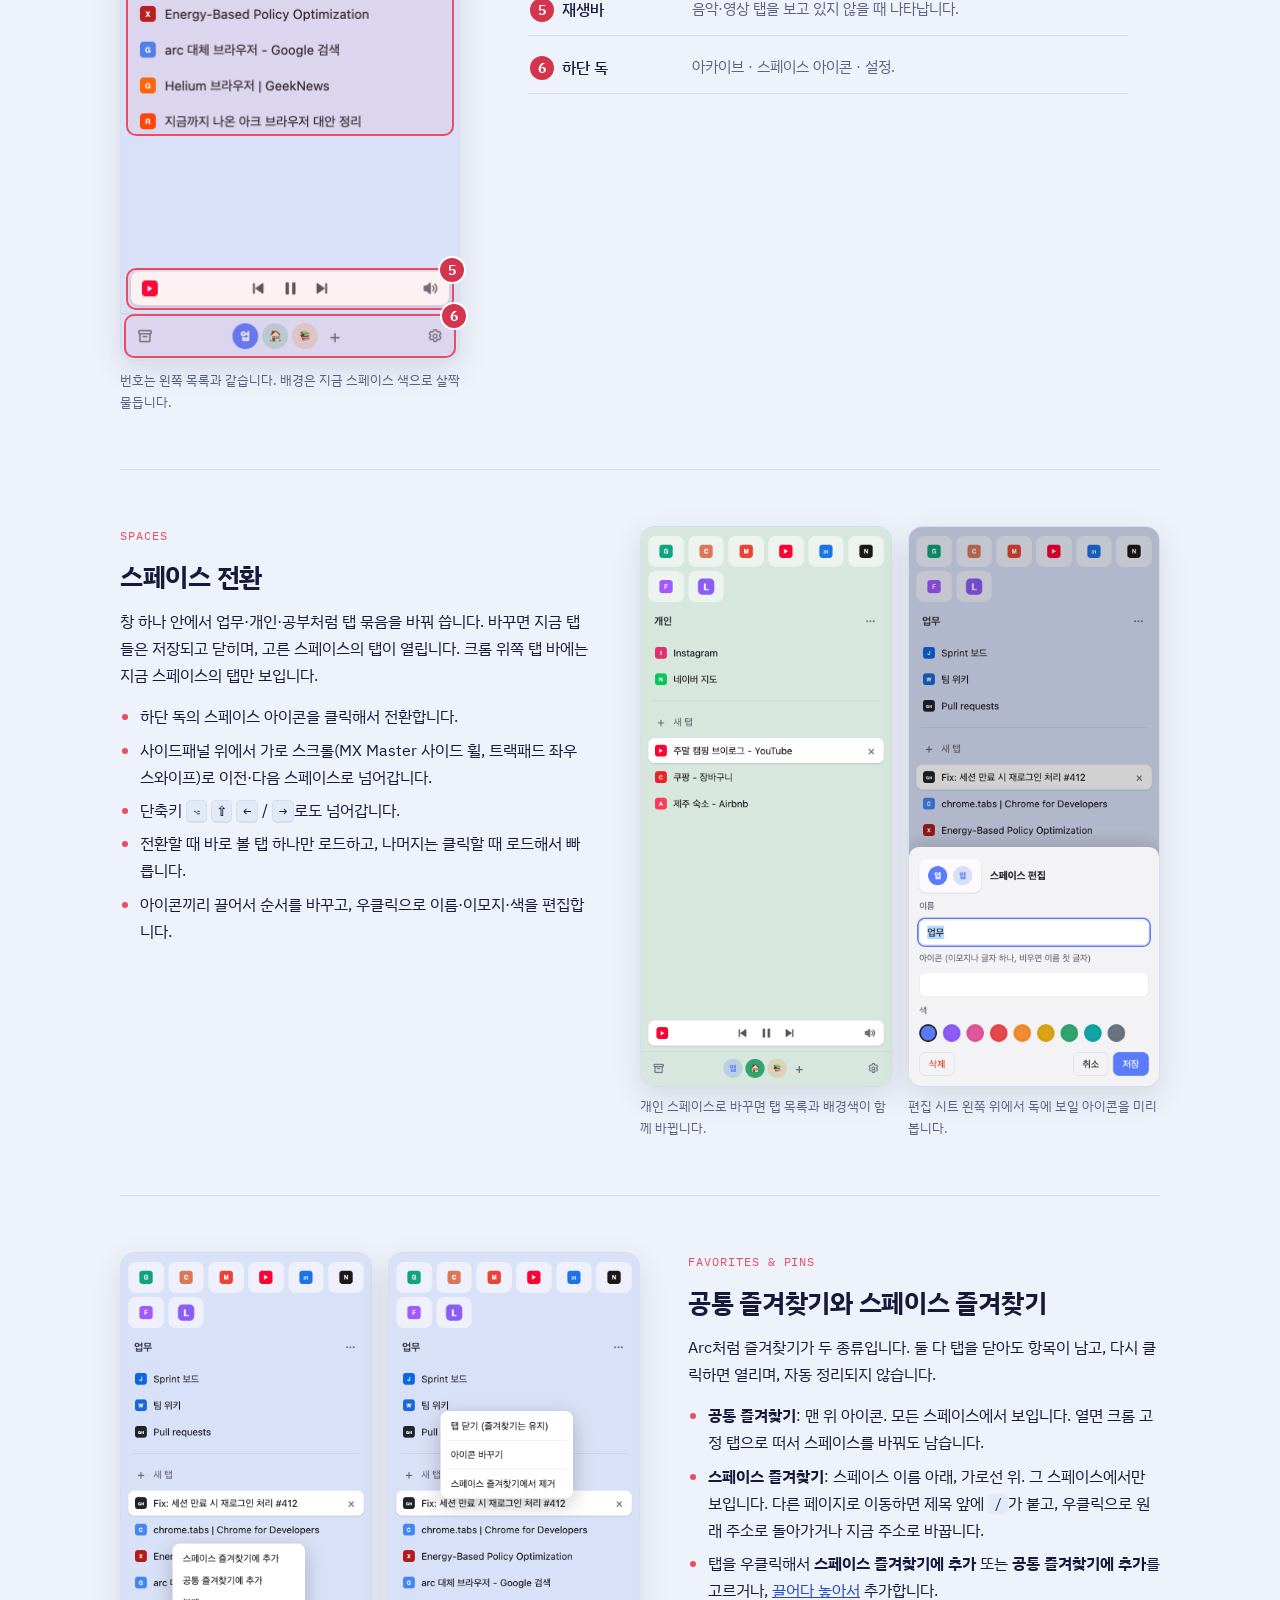
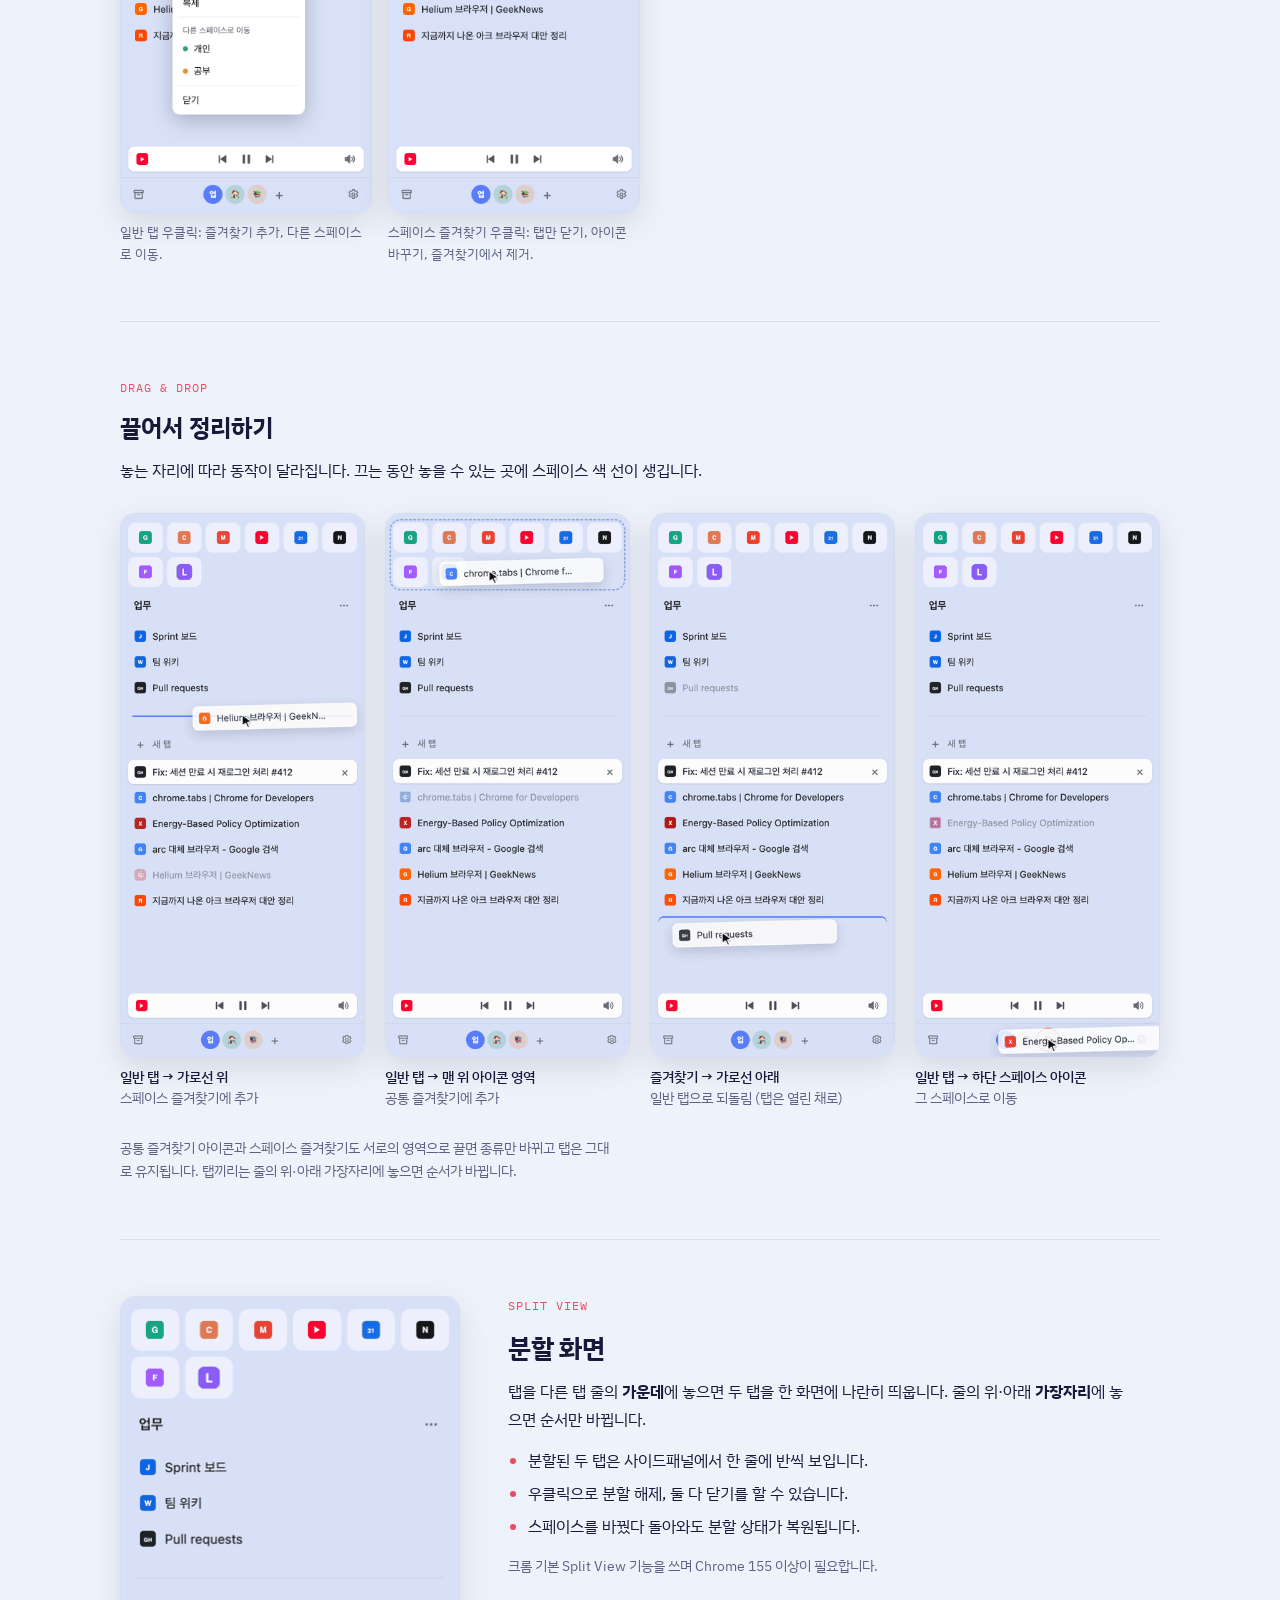
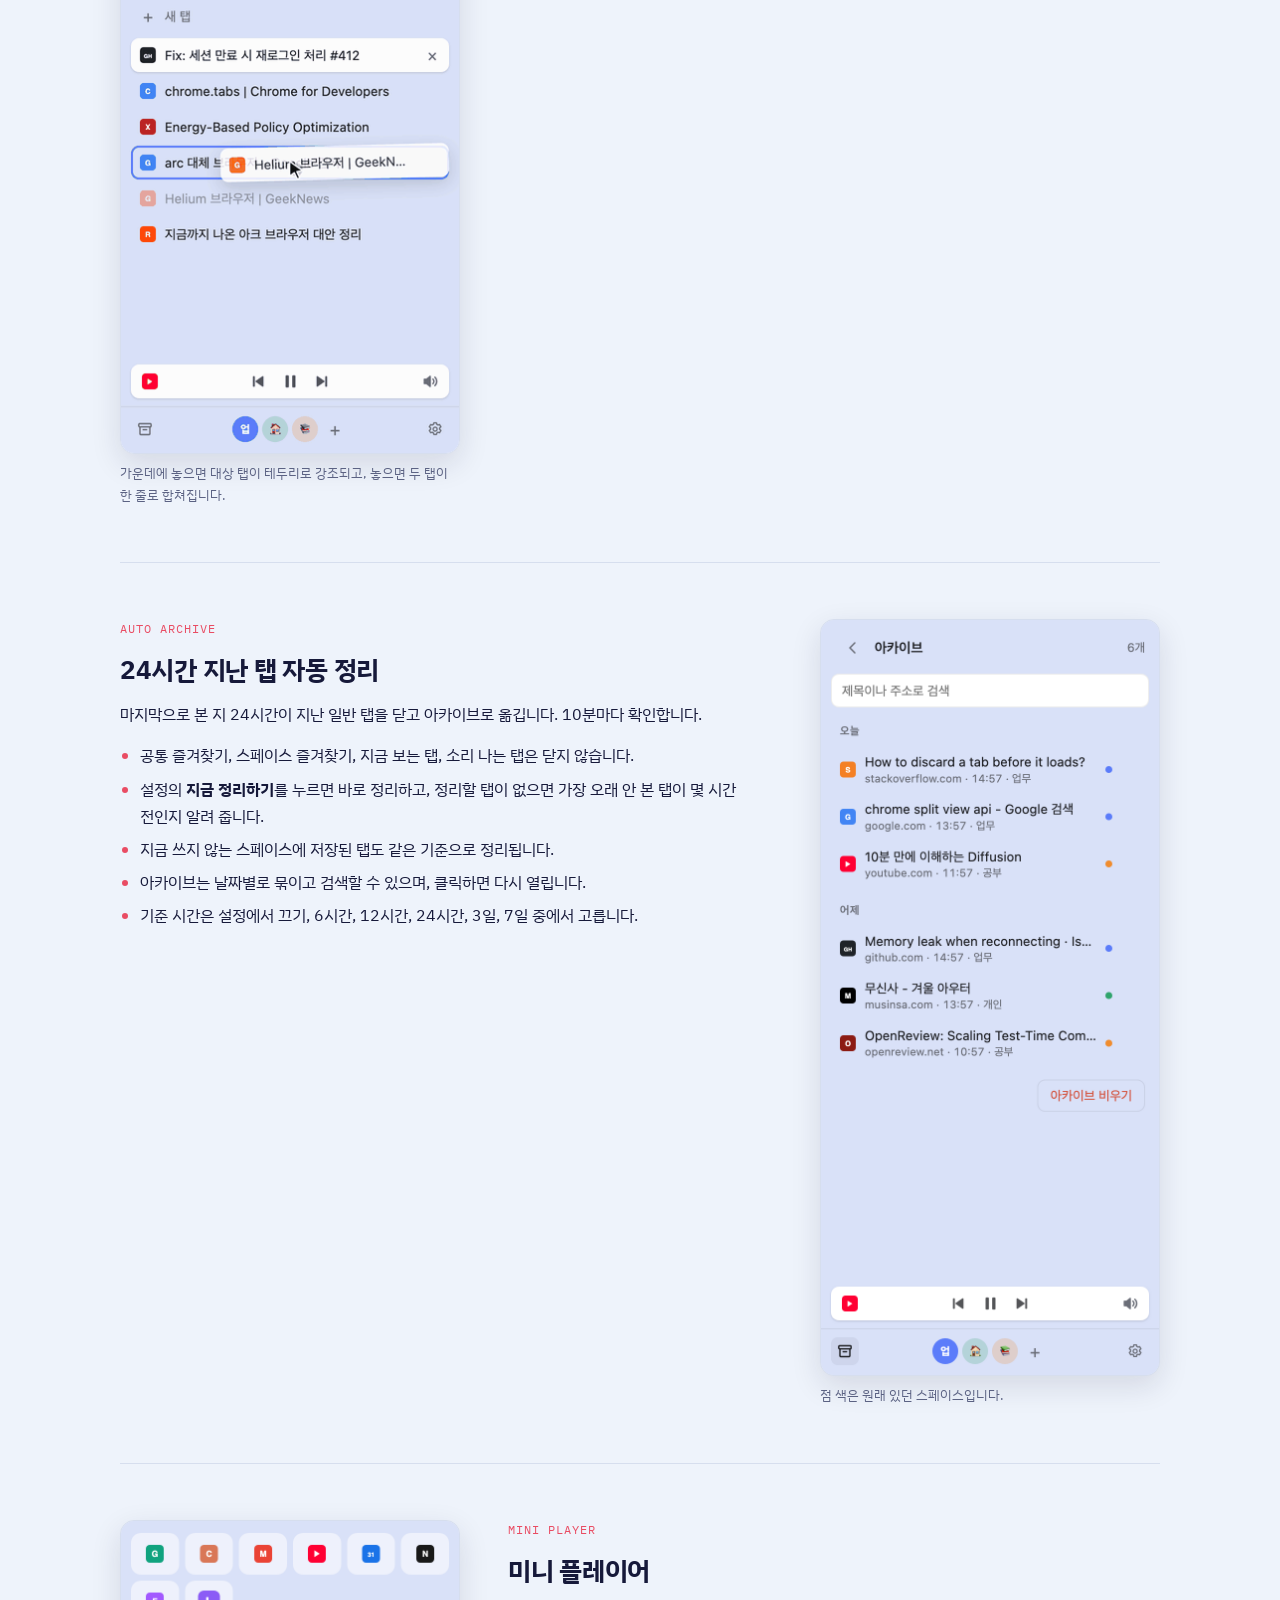
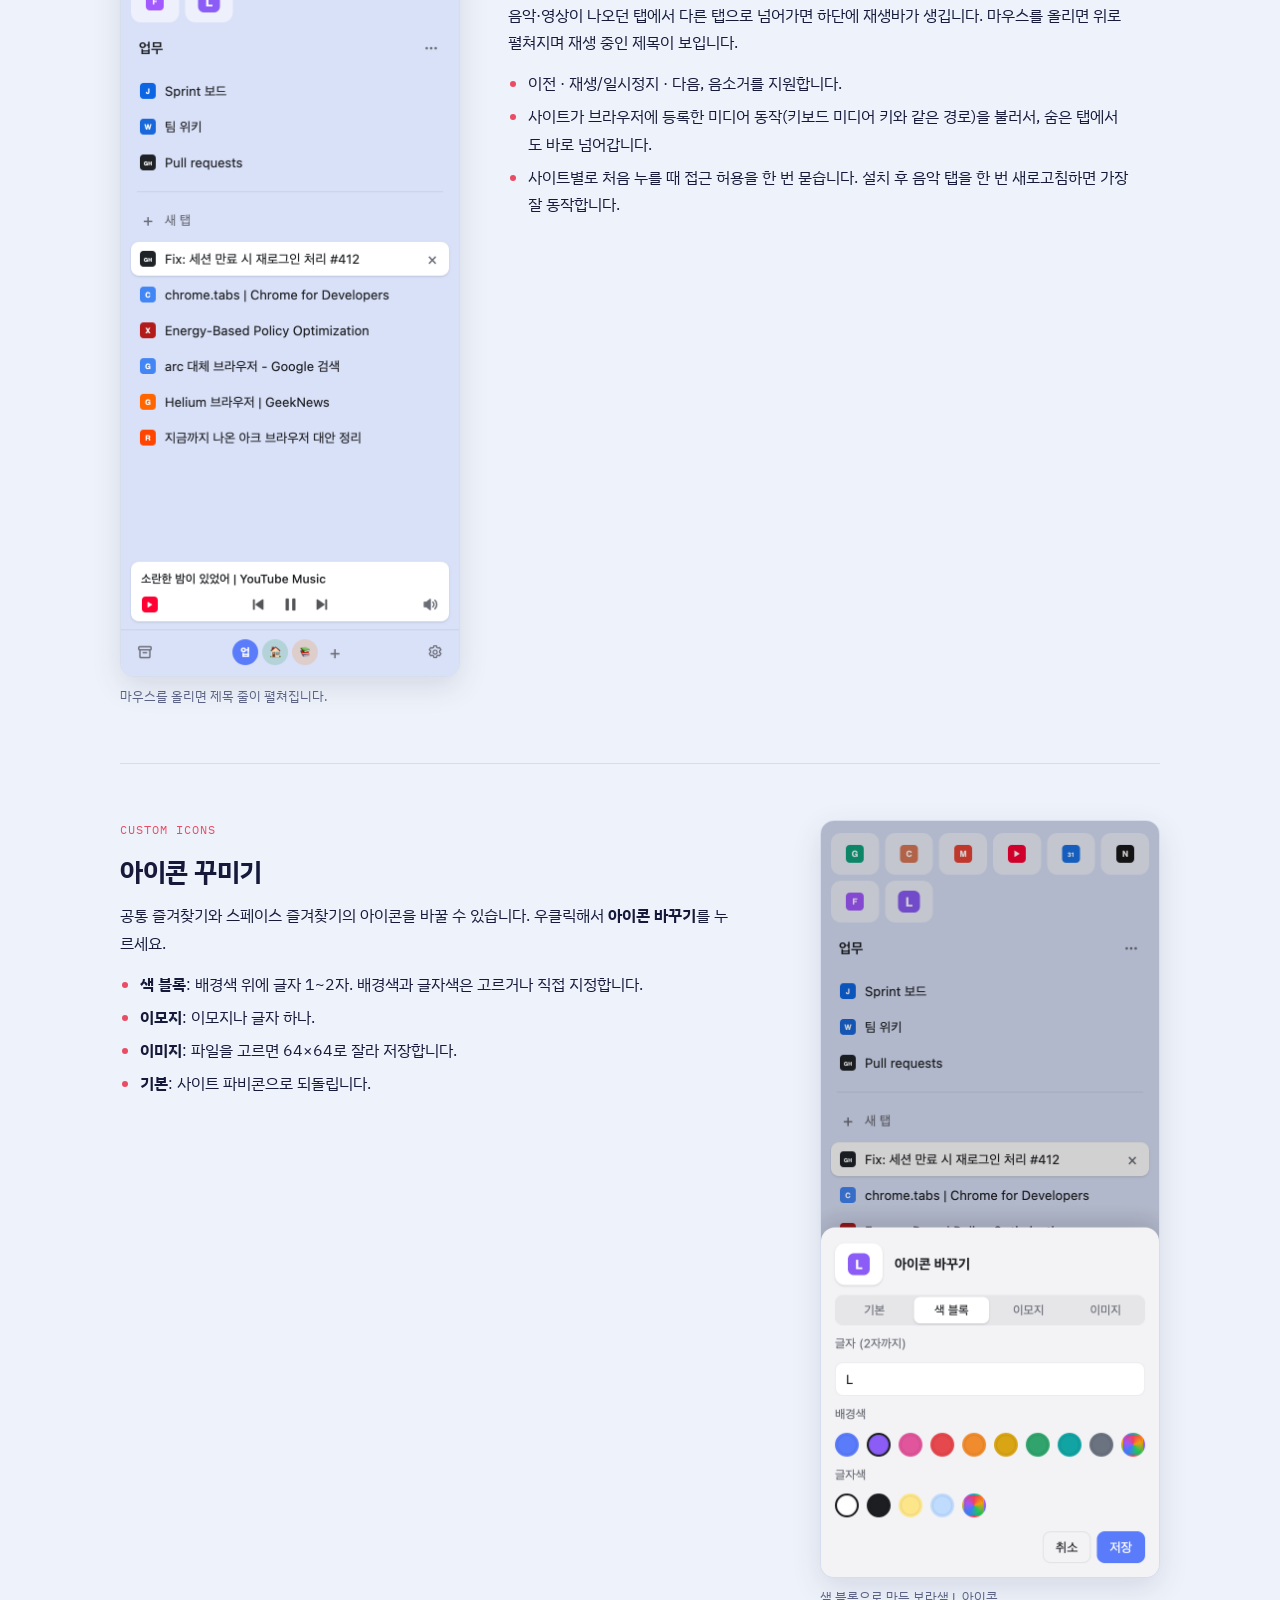
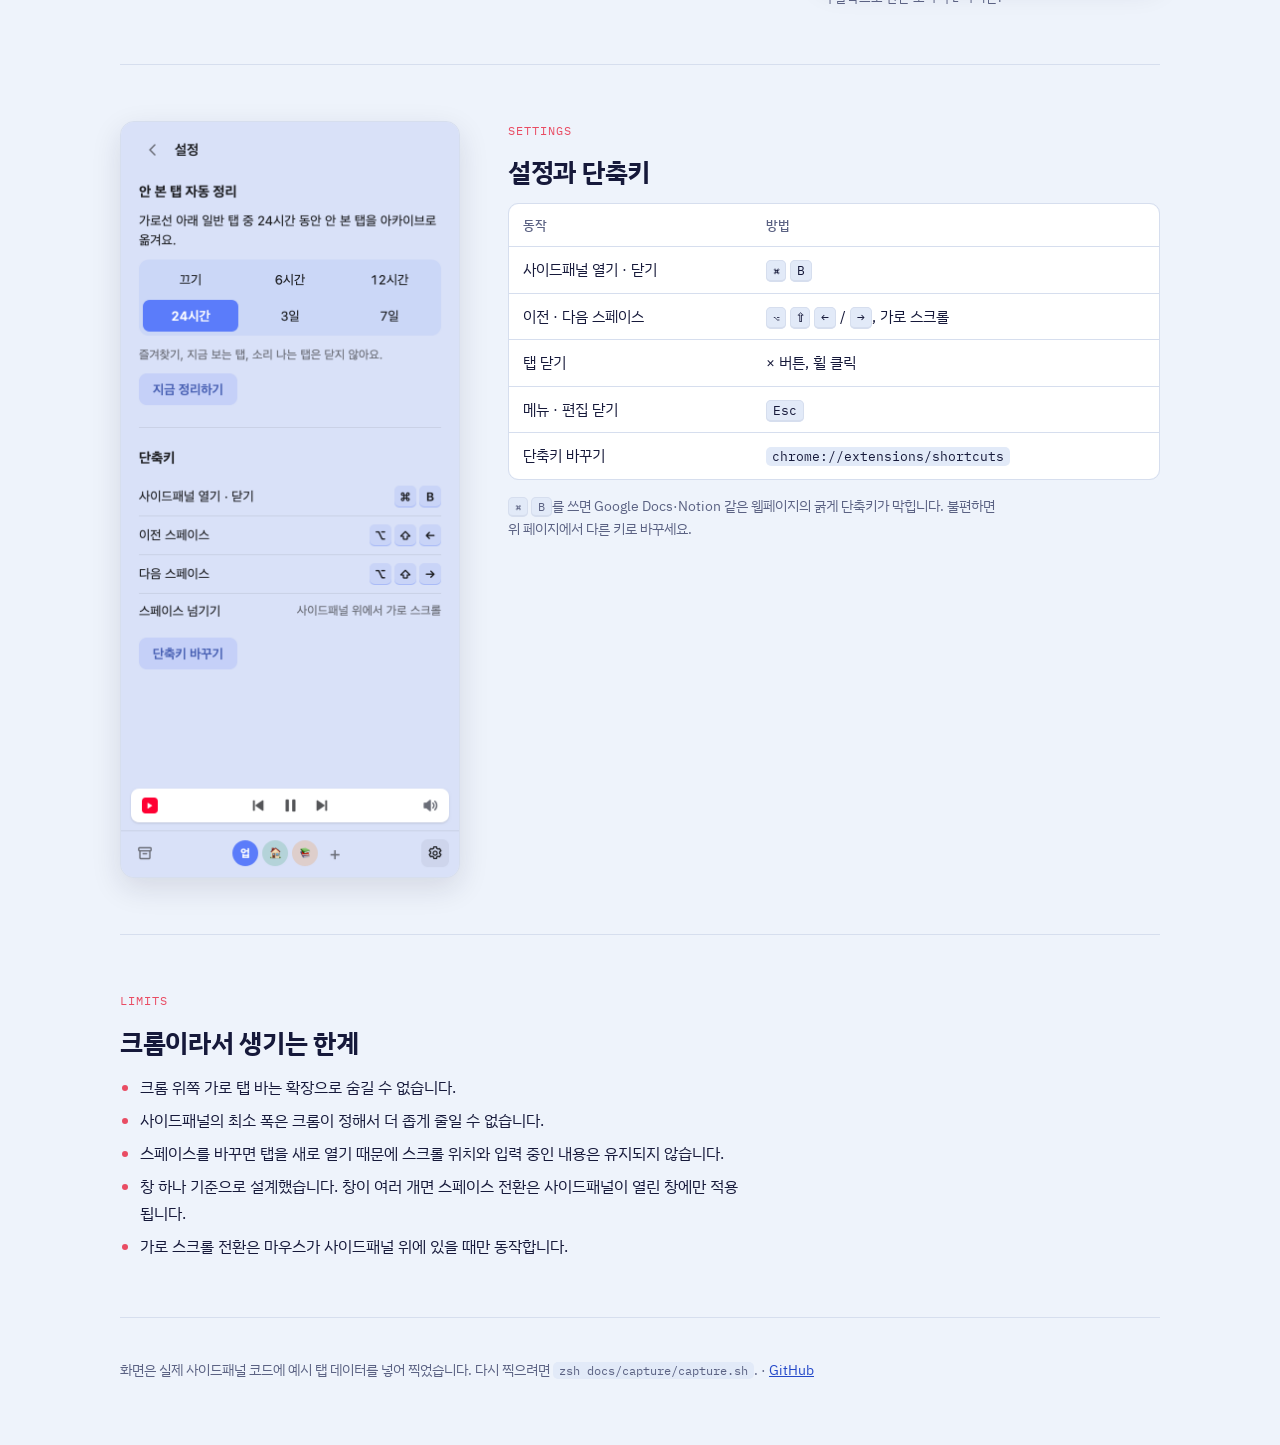
==== commit dfe504e6: "Docs: fix grey numbers in layout list badges Co-Authored-By: Claude Opus 5.5 <noreply@anthropic.com>" ====
--- a/docs/index.html
+++ b/docs/index.html
@@ -133,6 +133,7 @@
 }
 .box .num { position: absolute; top: -12px; right: -12px; box-shadow: 0 0 0 2px var(--paper); }
 .anatomy span { color: var(--muted); font-size: 15px; }
+.anatomy .num { color: var(--num-fg); font-size: 14px; }  /* 설명 글자색(회색)이 번호에 번지지 않게 */
 @media (max-width: 480px) { .anatomy li { grid-template-columns: 1fr; gap: 2px; } }
 
 table { border-collapse: collapse; width: 100%; font-size: 15px; background: var(--paper); border-radius: 10px; overflow: hidden; }
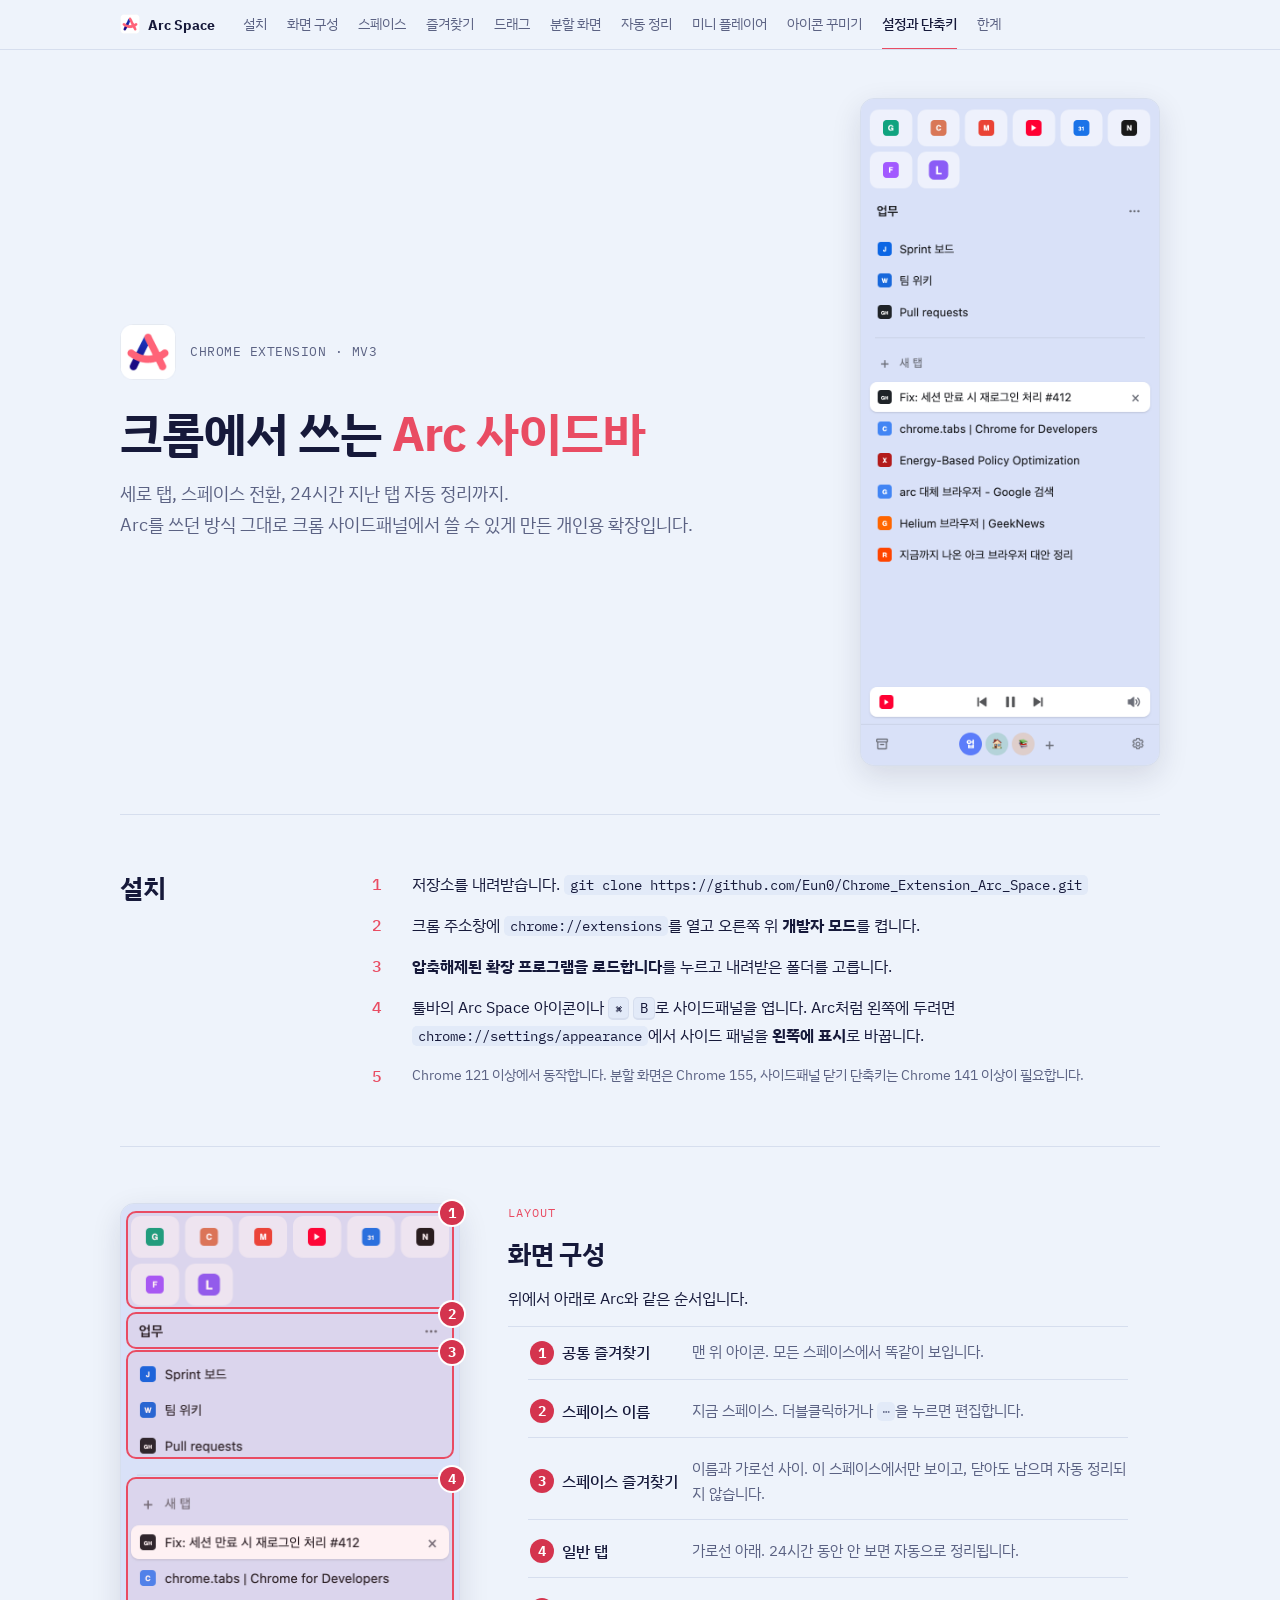
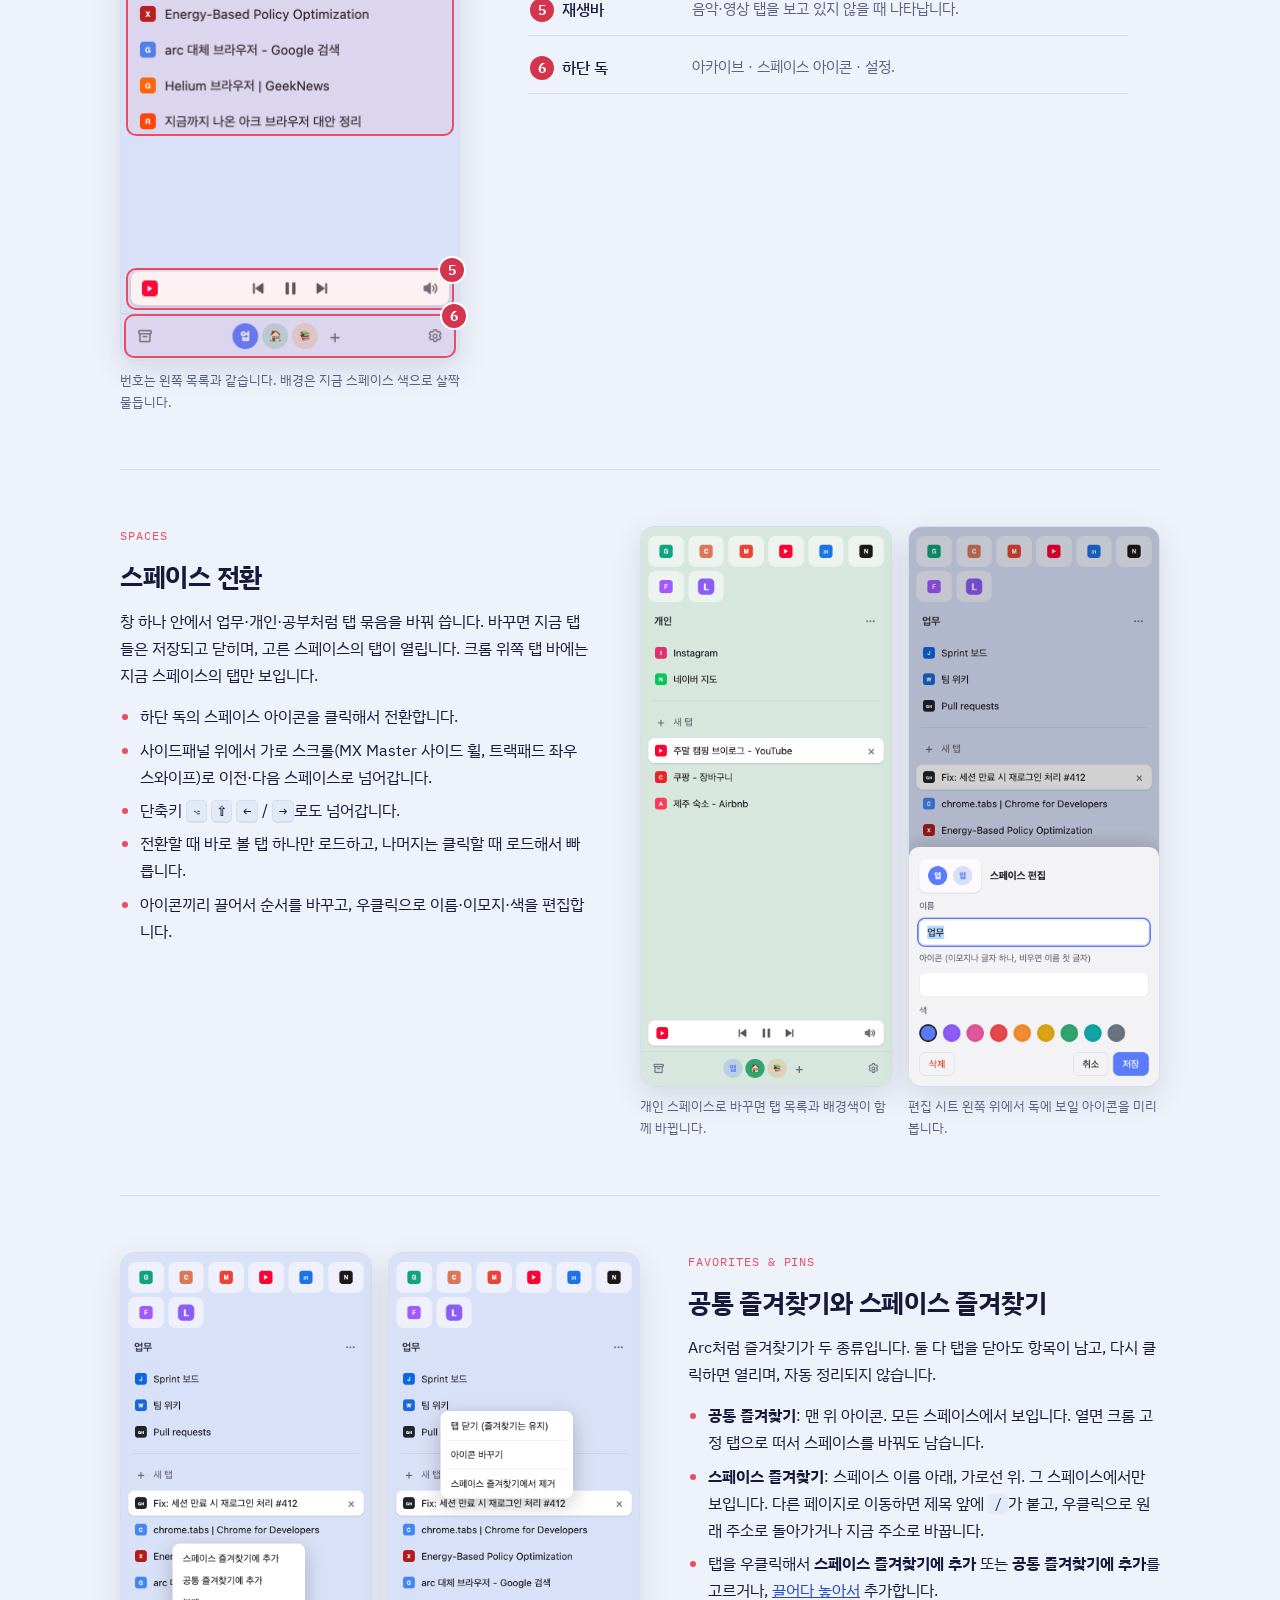
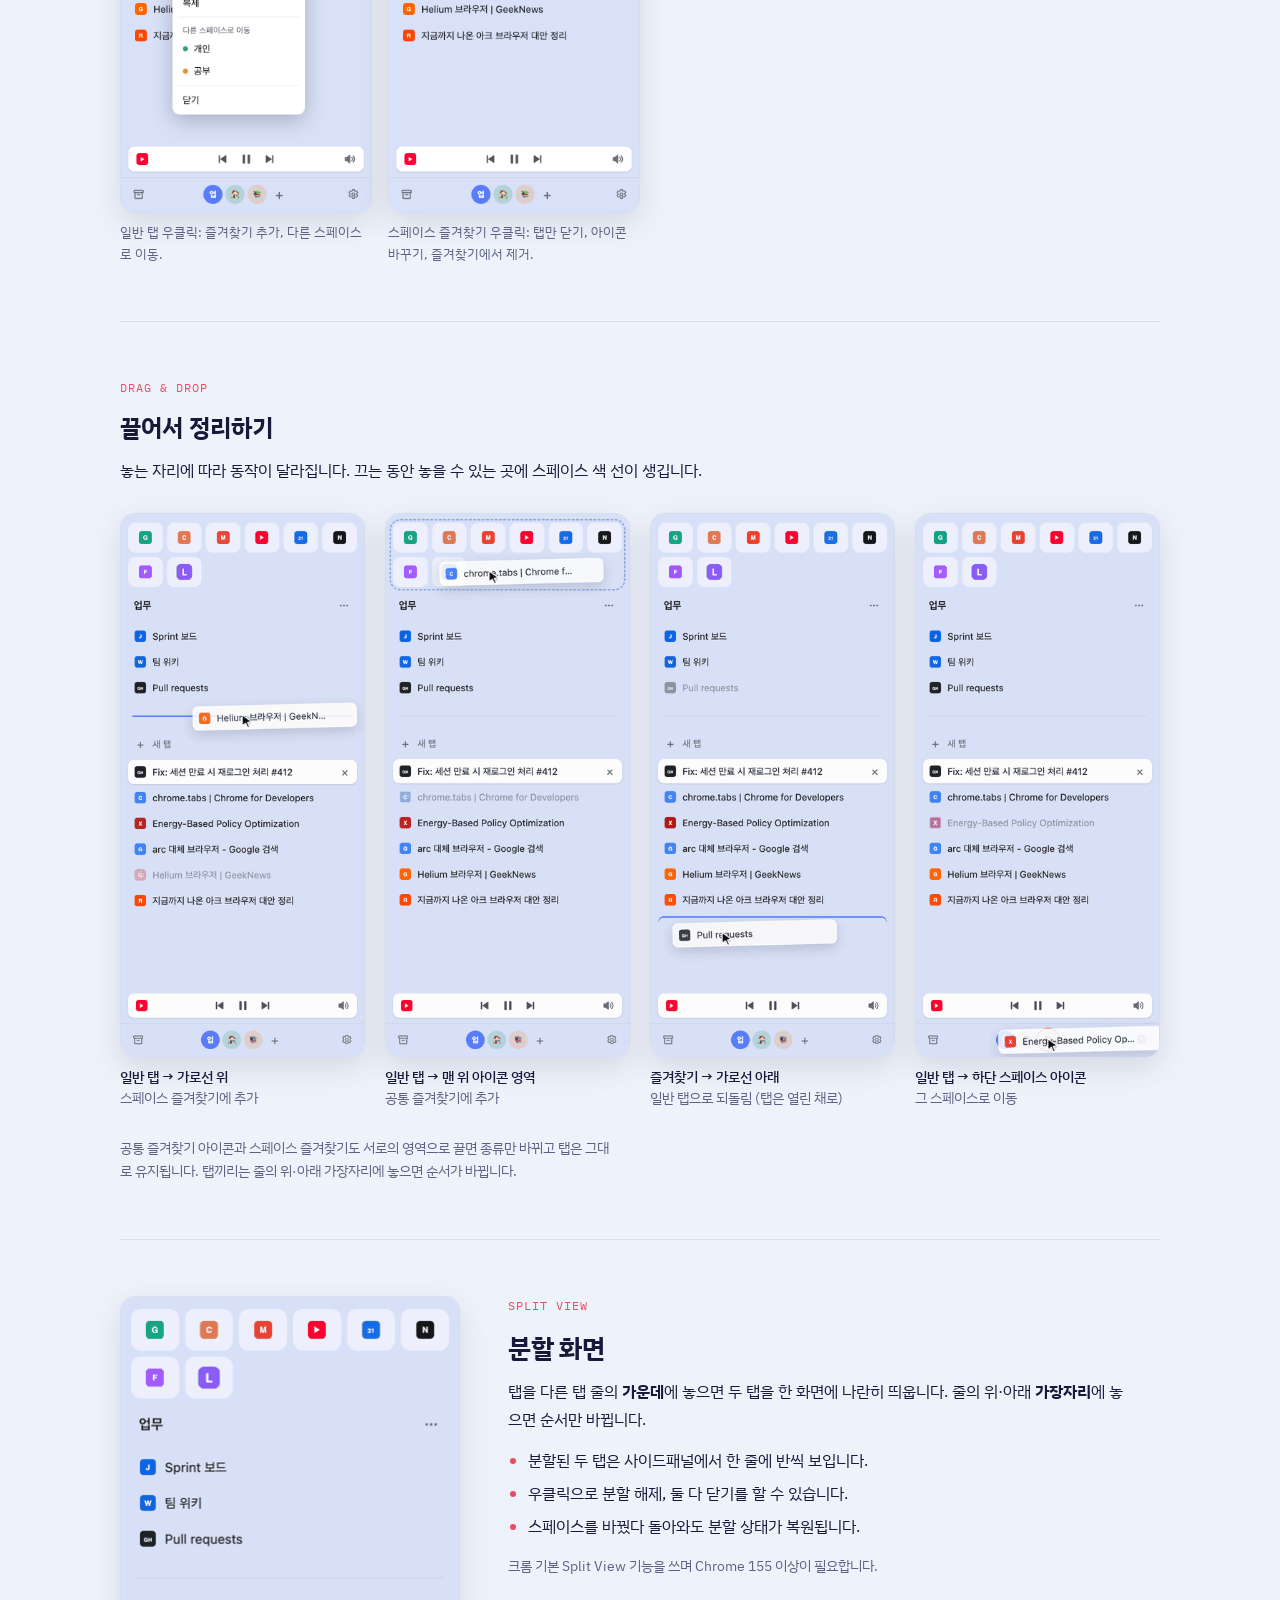
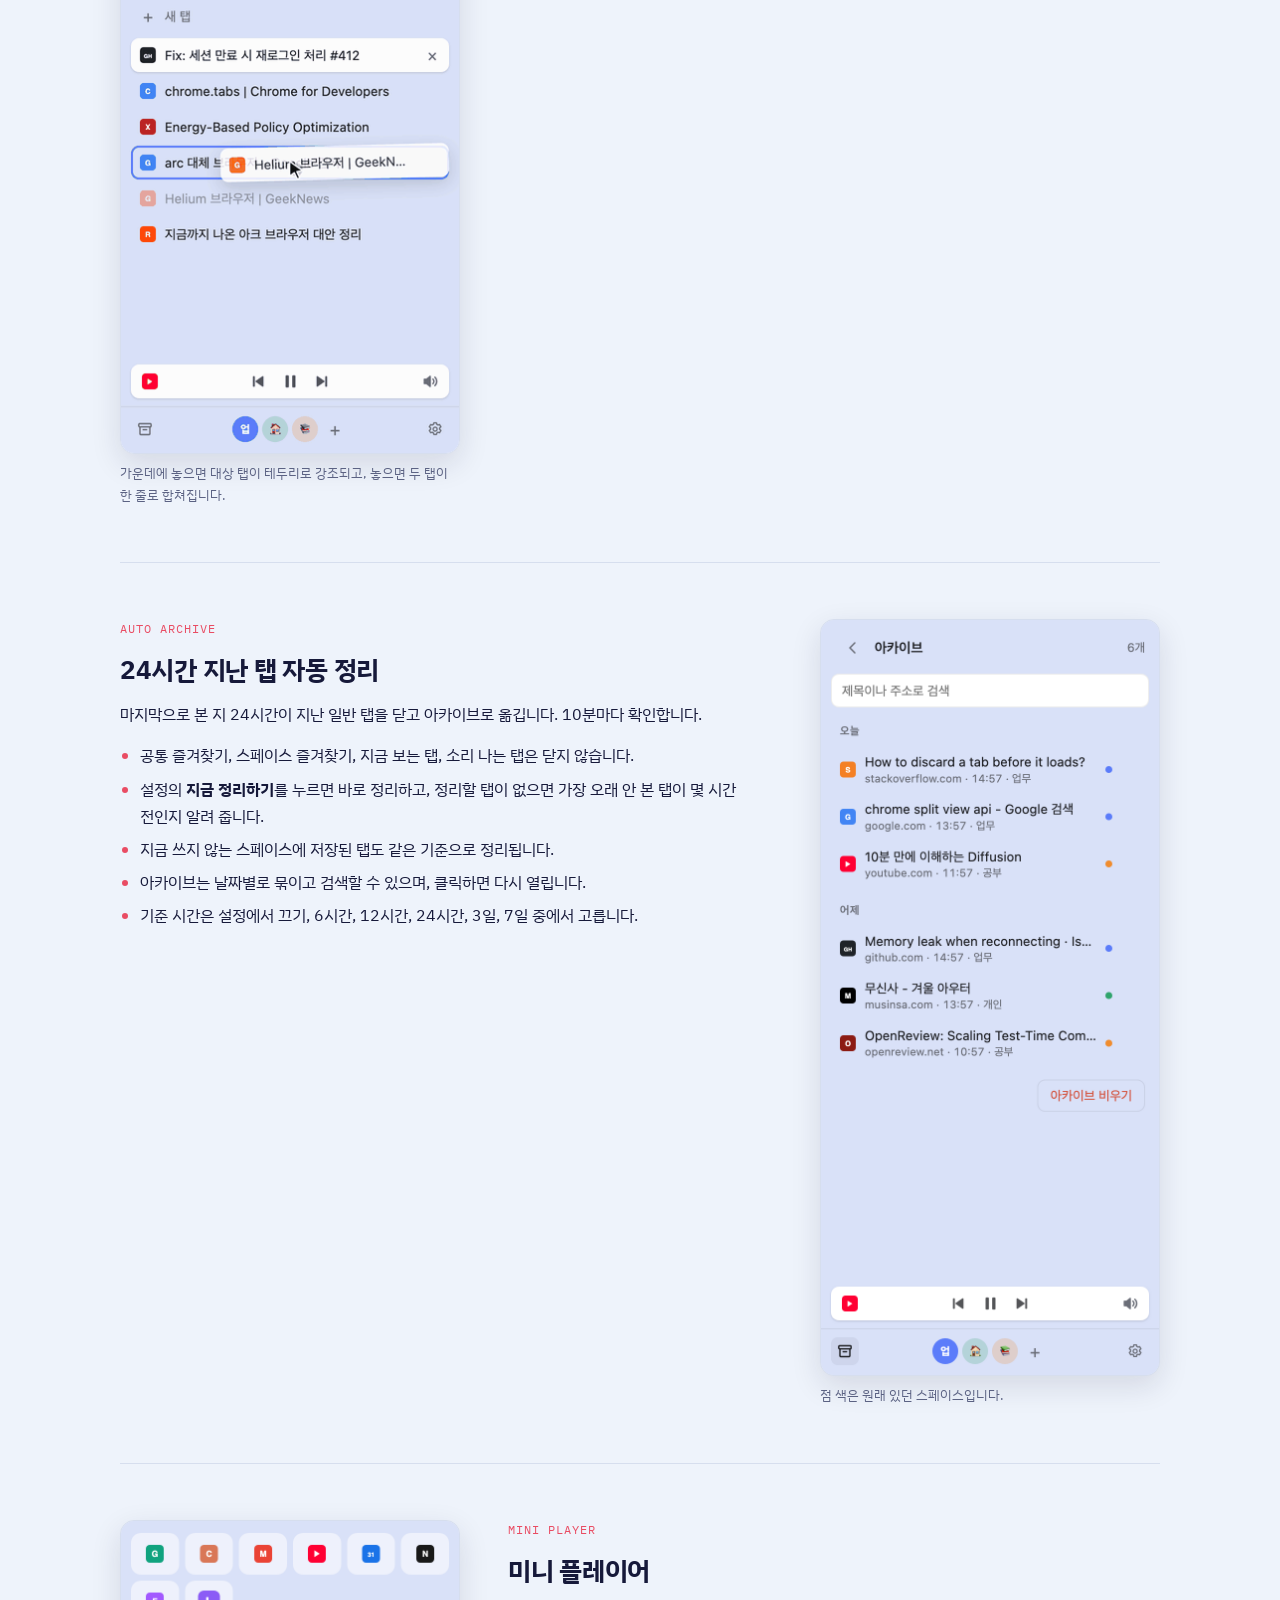
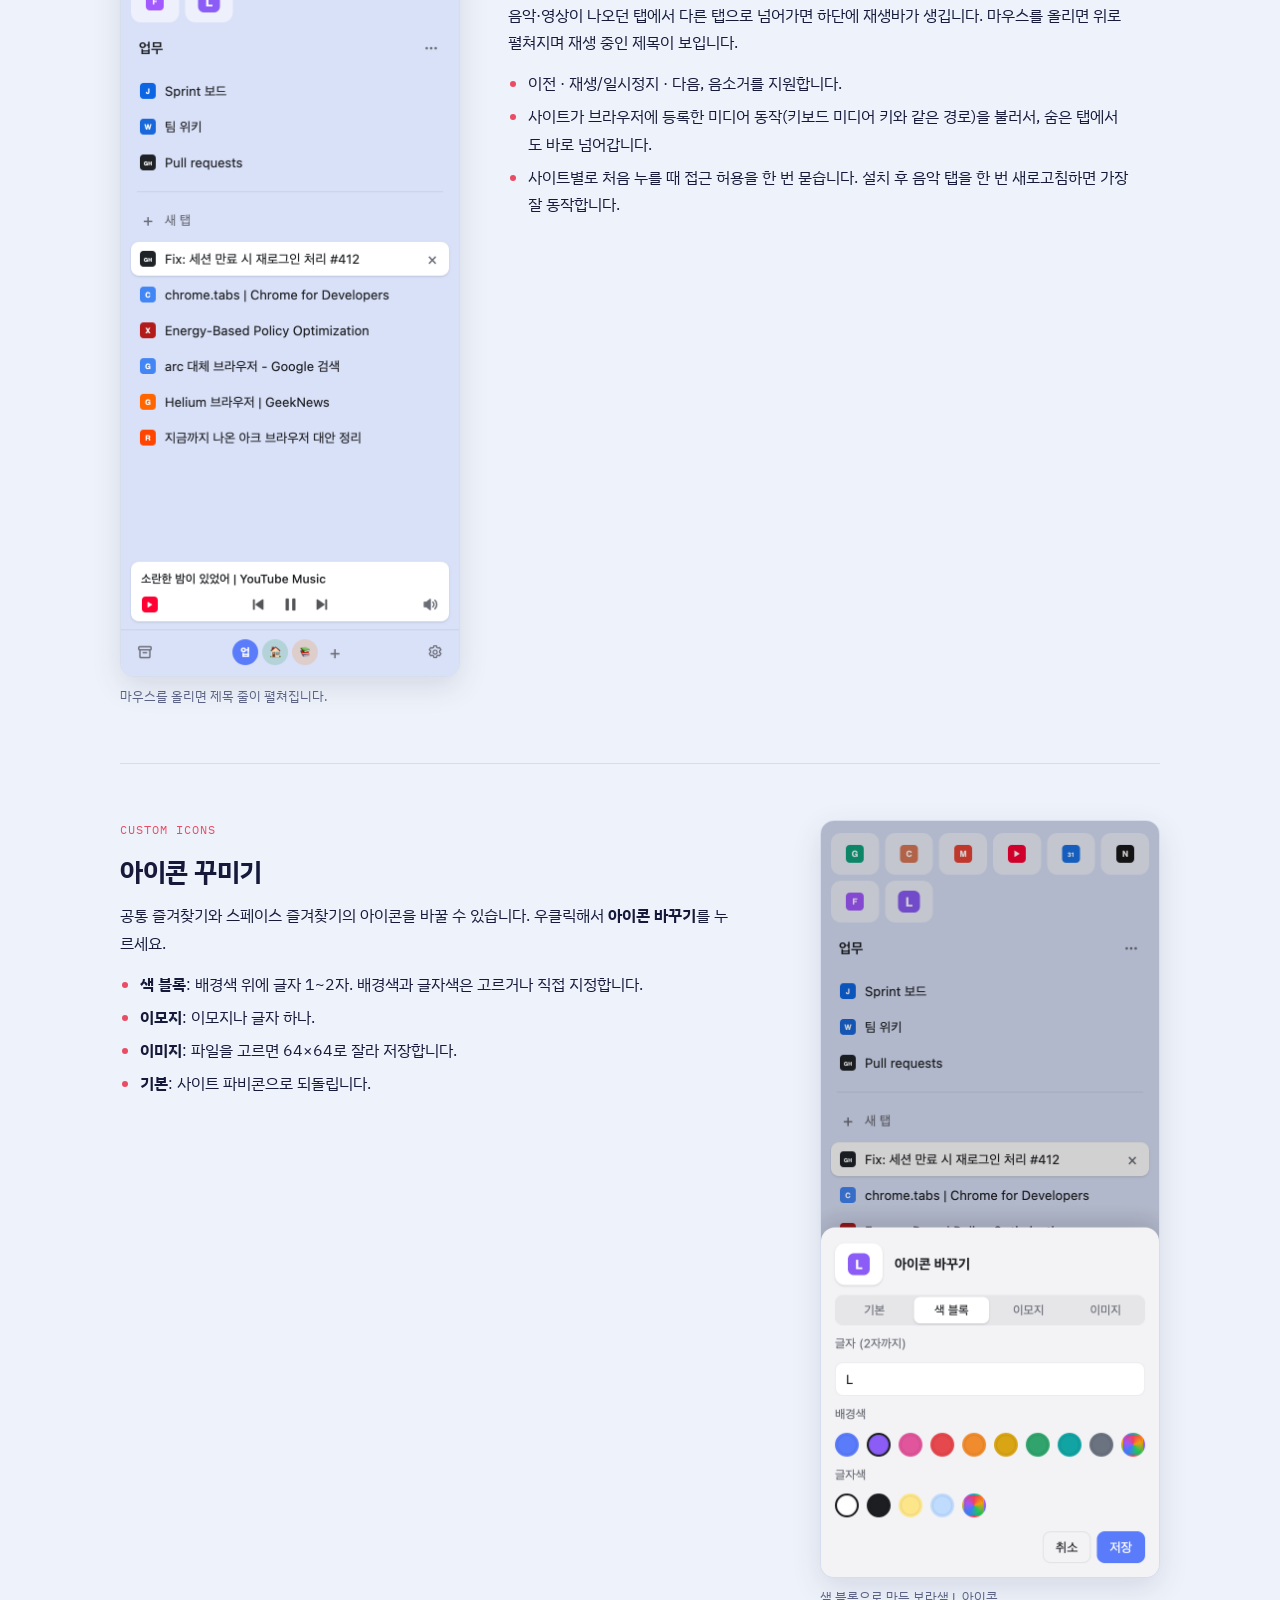
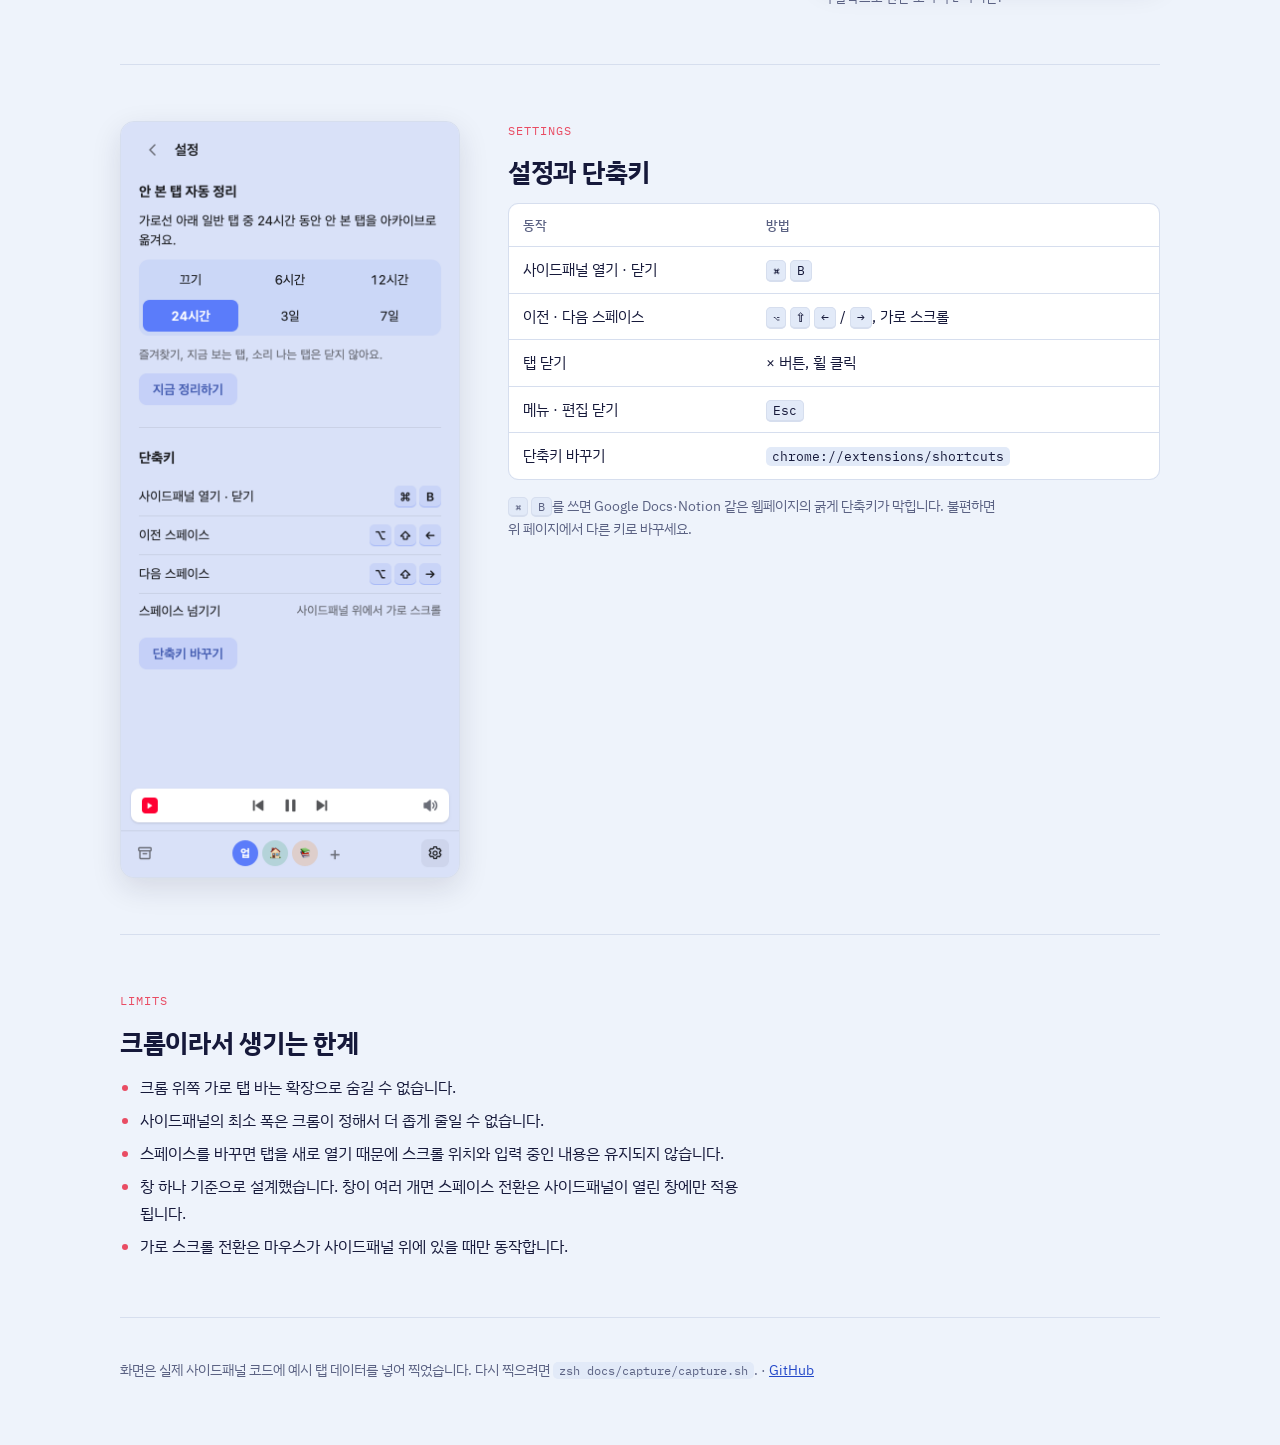
==== commit 313957fc: "Docs: line break in hero description Co-Authored-By: Claude Opus 5.5 <noreply@anthropic.com>" ====
--- a/docs/index.html
+++ b/docs/index.html
@@ -172,7 +172,7 @@
   <div>
     <div class="mark"><img src="images/logo.png" alt=""><span>CHROME EXTENSION · MV3</span></div>
     <h1>크롬에서 쓰는 <em>Arc 사이드바</em></h1>
-    <p>세로 탭, 스페이스 전환, 24시간 지난 탭 자동 정리까지. Arc를 쓰던 방식 그대로 크롬 사이드패널에서 쓸 수 있게 만든 개인용 확장입니다.</p>
+    <p>세로 탭, 스페이스 전환, 24시간 지난 탭 자동 정리까지.<br>Arc를 쓰던 방식 그대로 크롬 사이드패널에서 쓸 수 있게 만든 개인용 확장입니다.</p>
   </div>
   <img class="shot" src="images/overview.png" alt="Arc Space 사이드패널 전체 화면">
 </header>
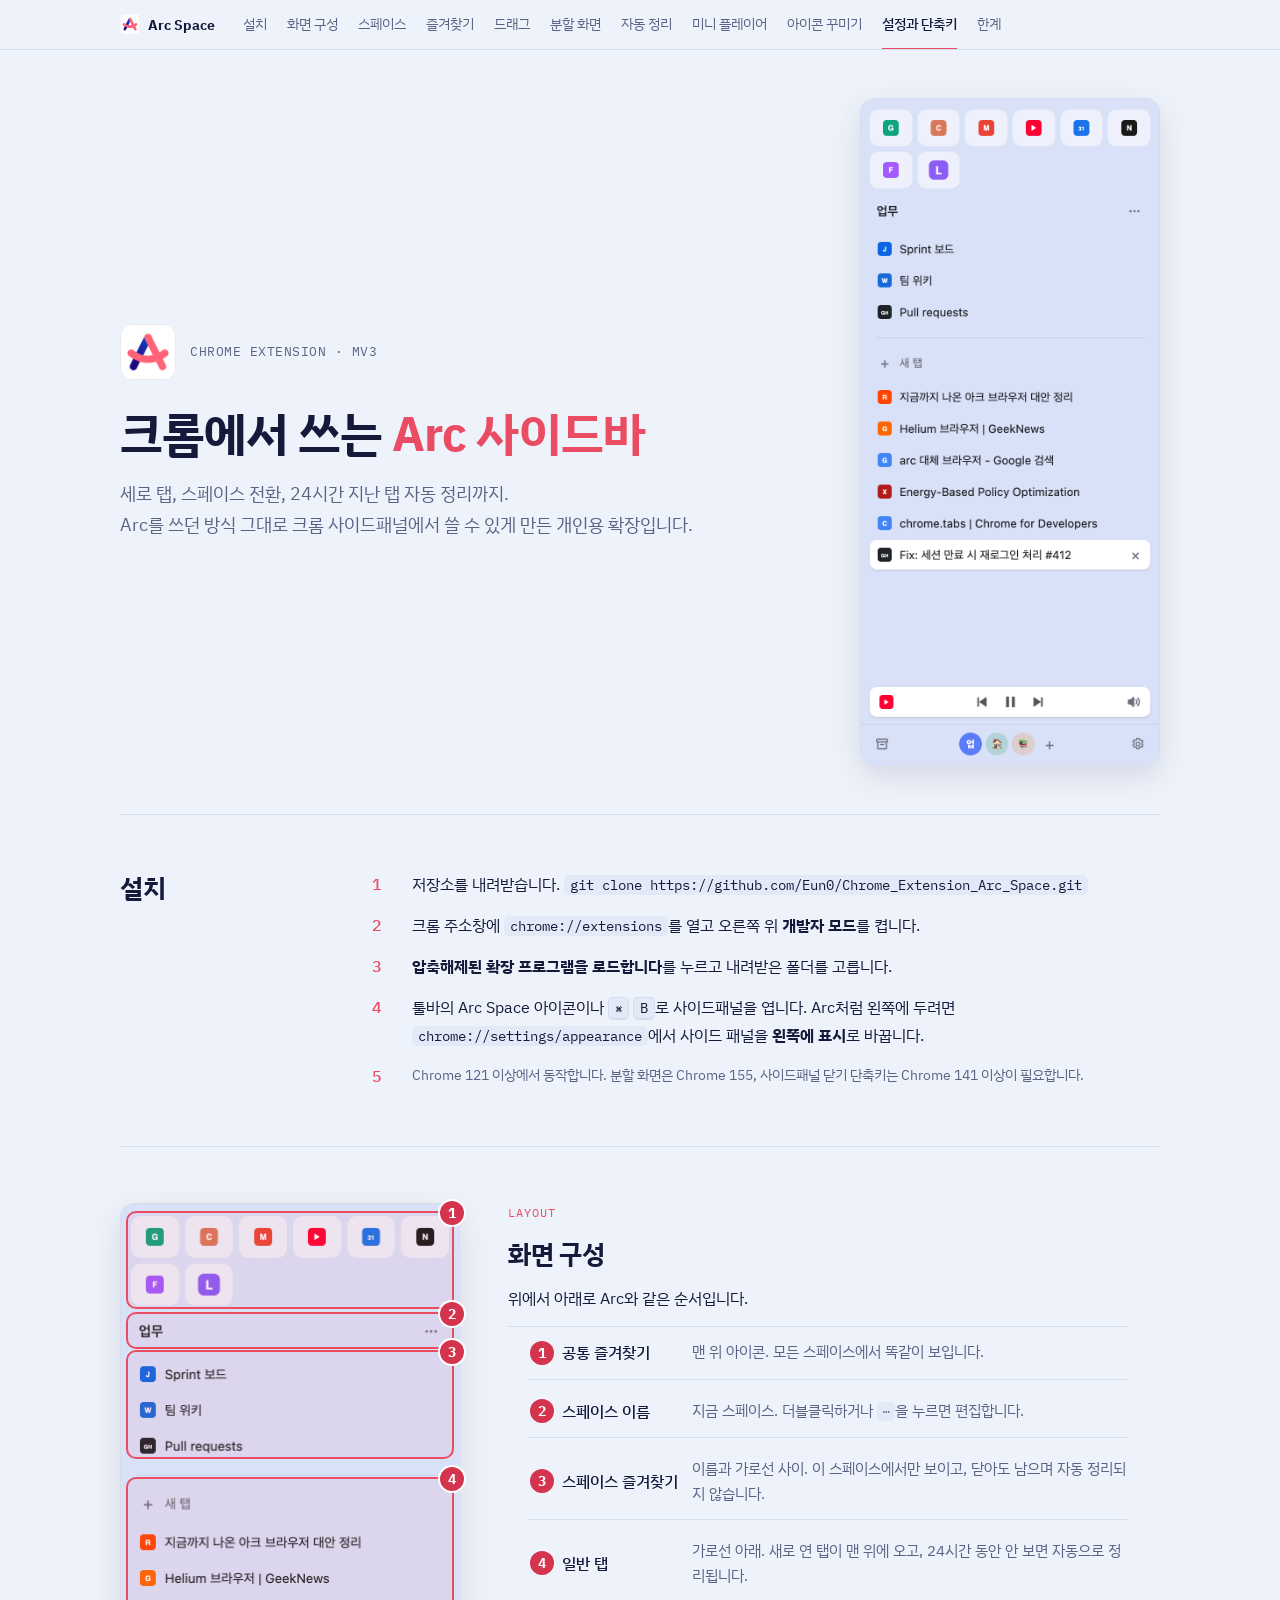
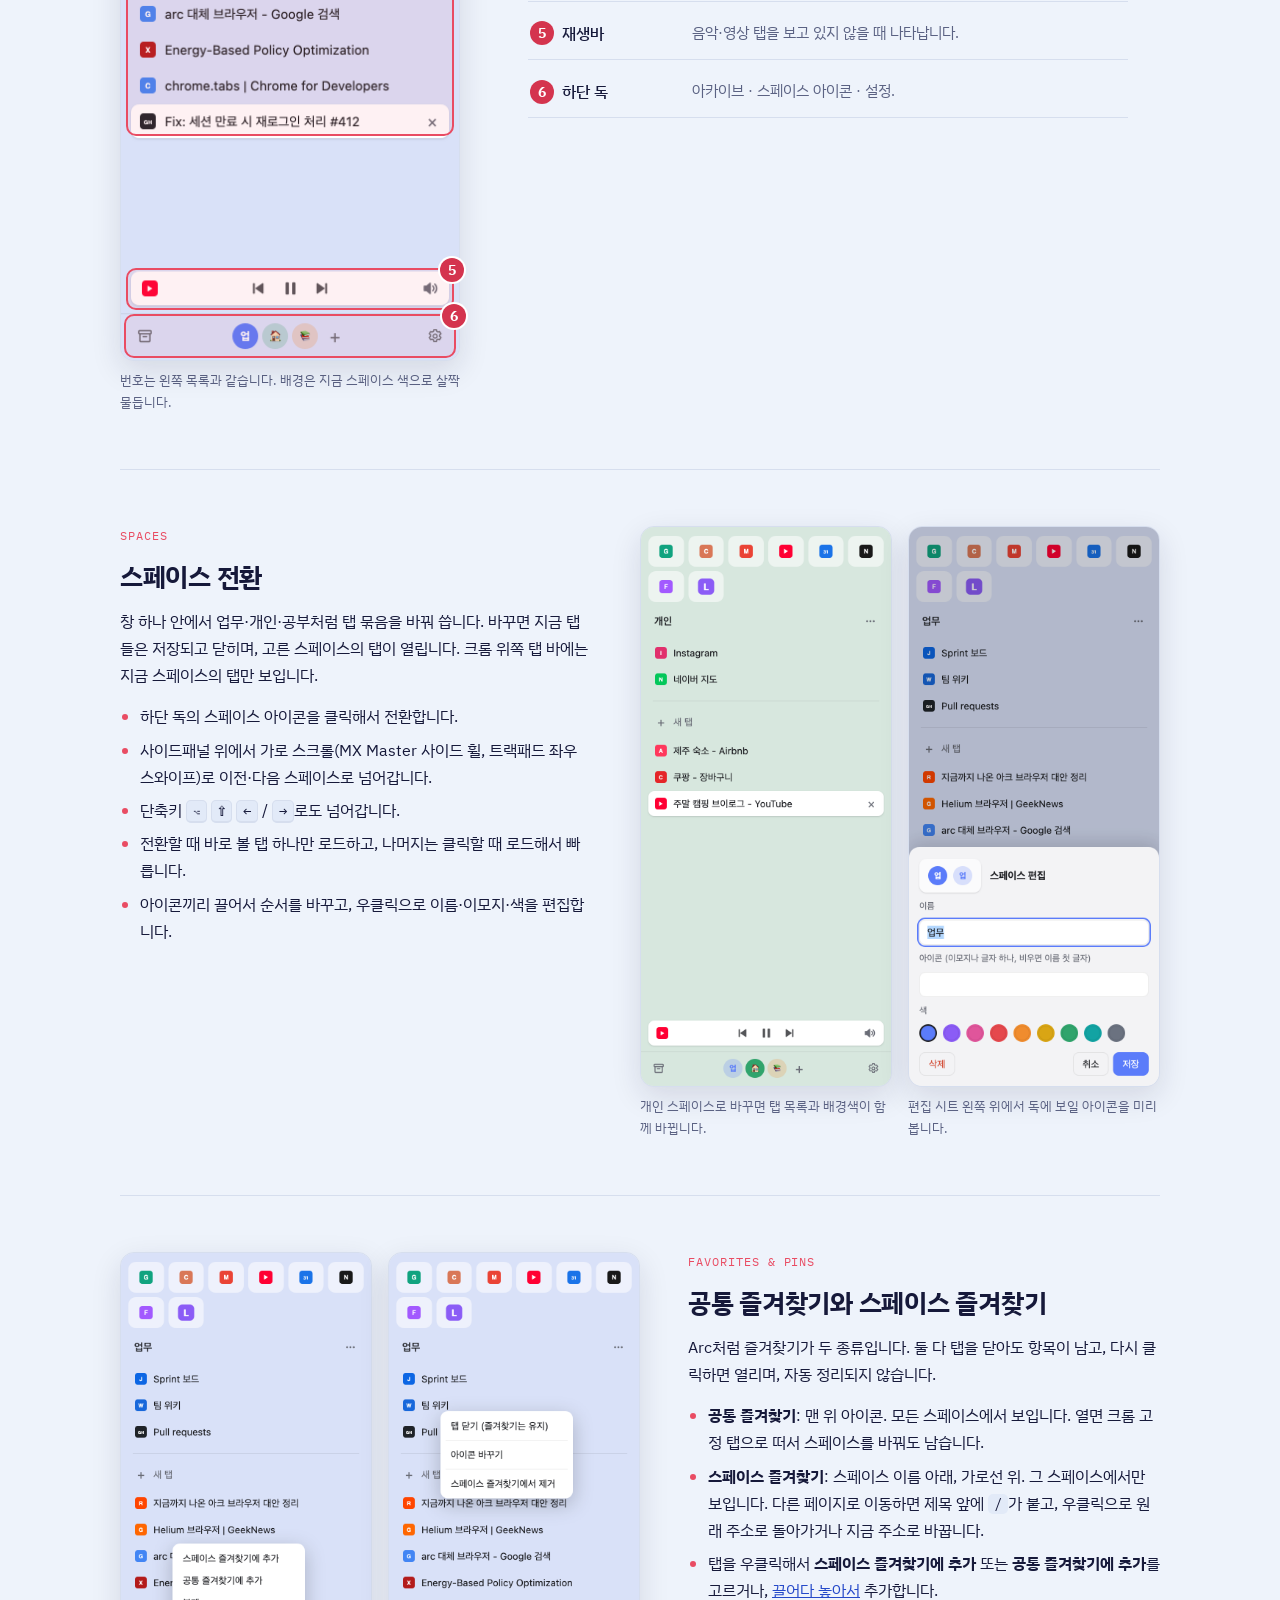
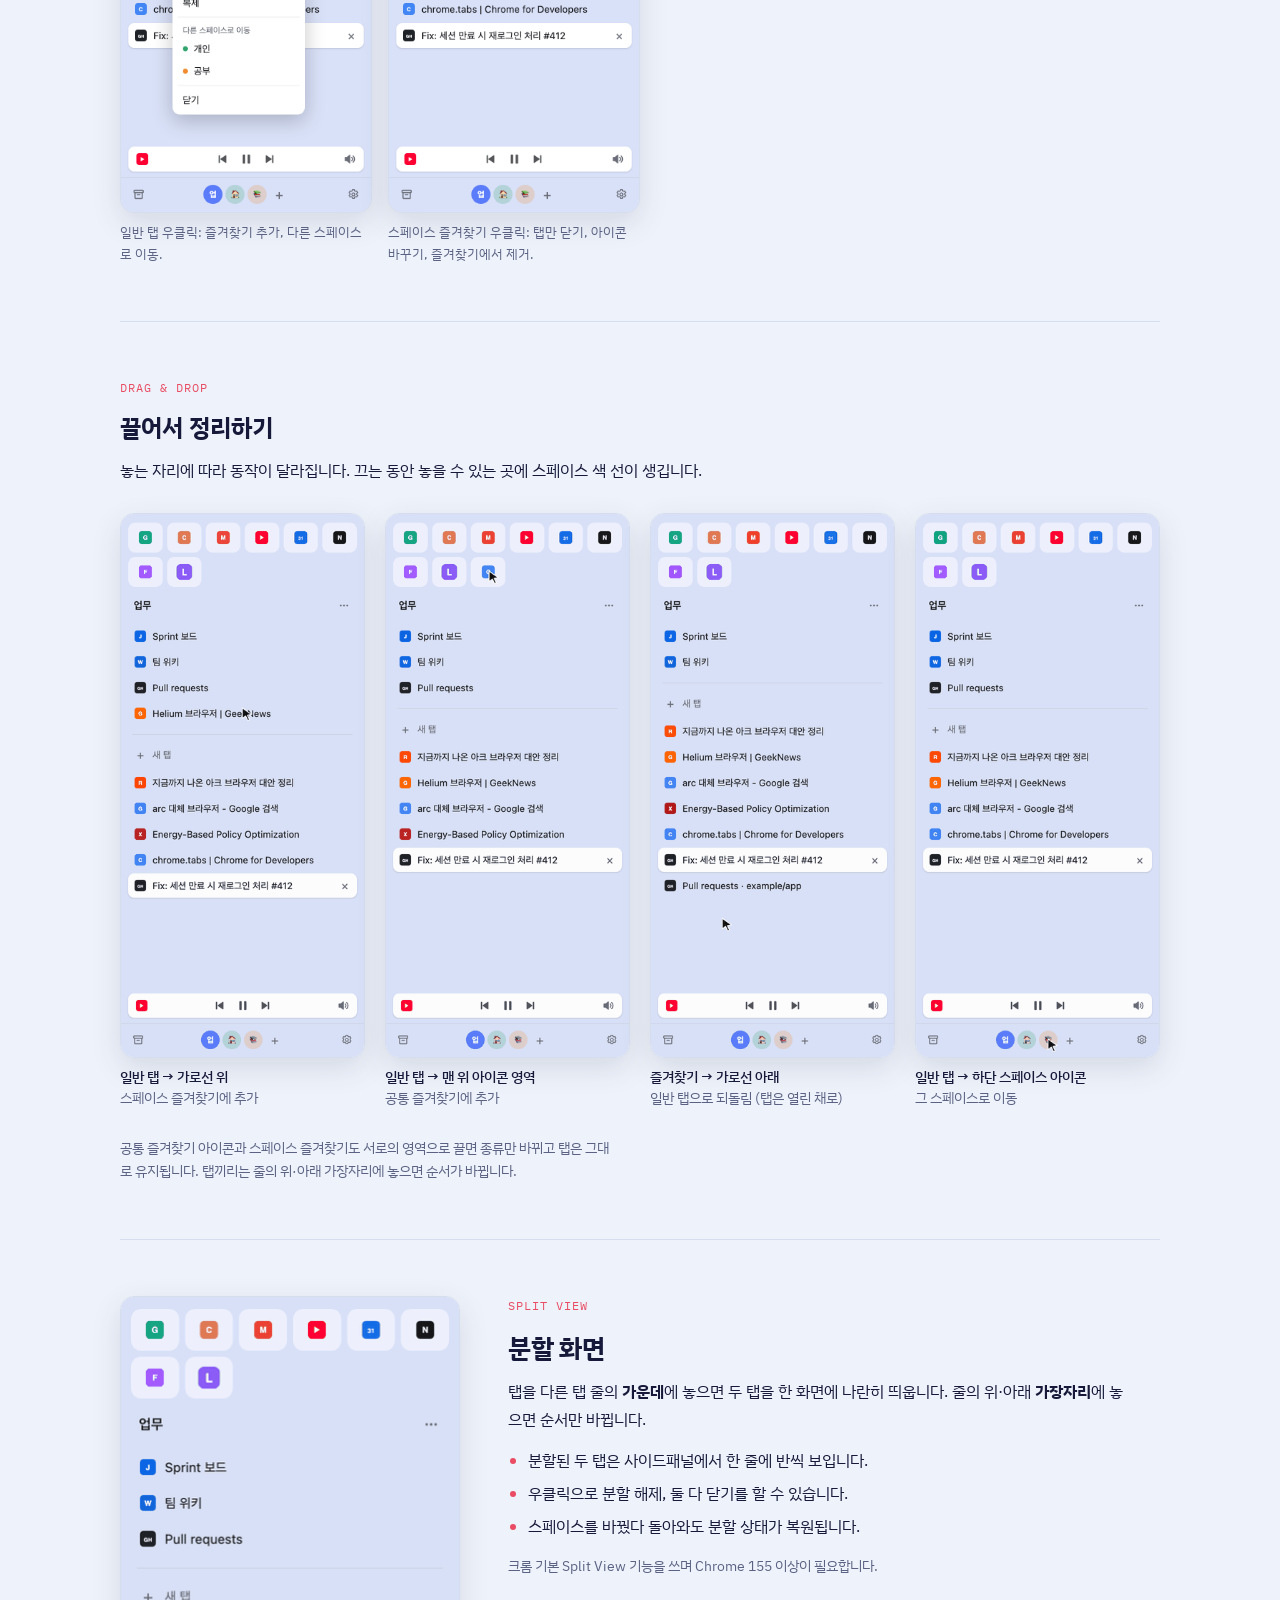
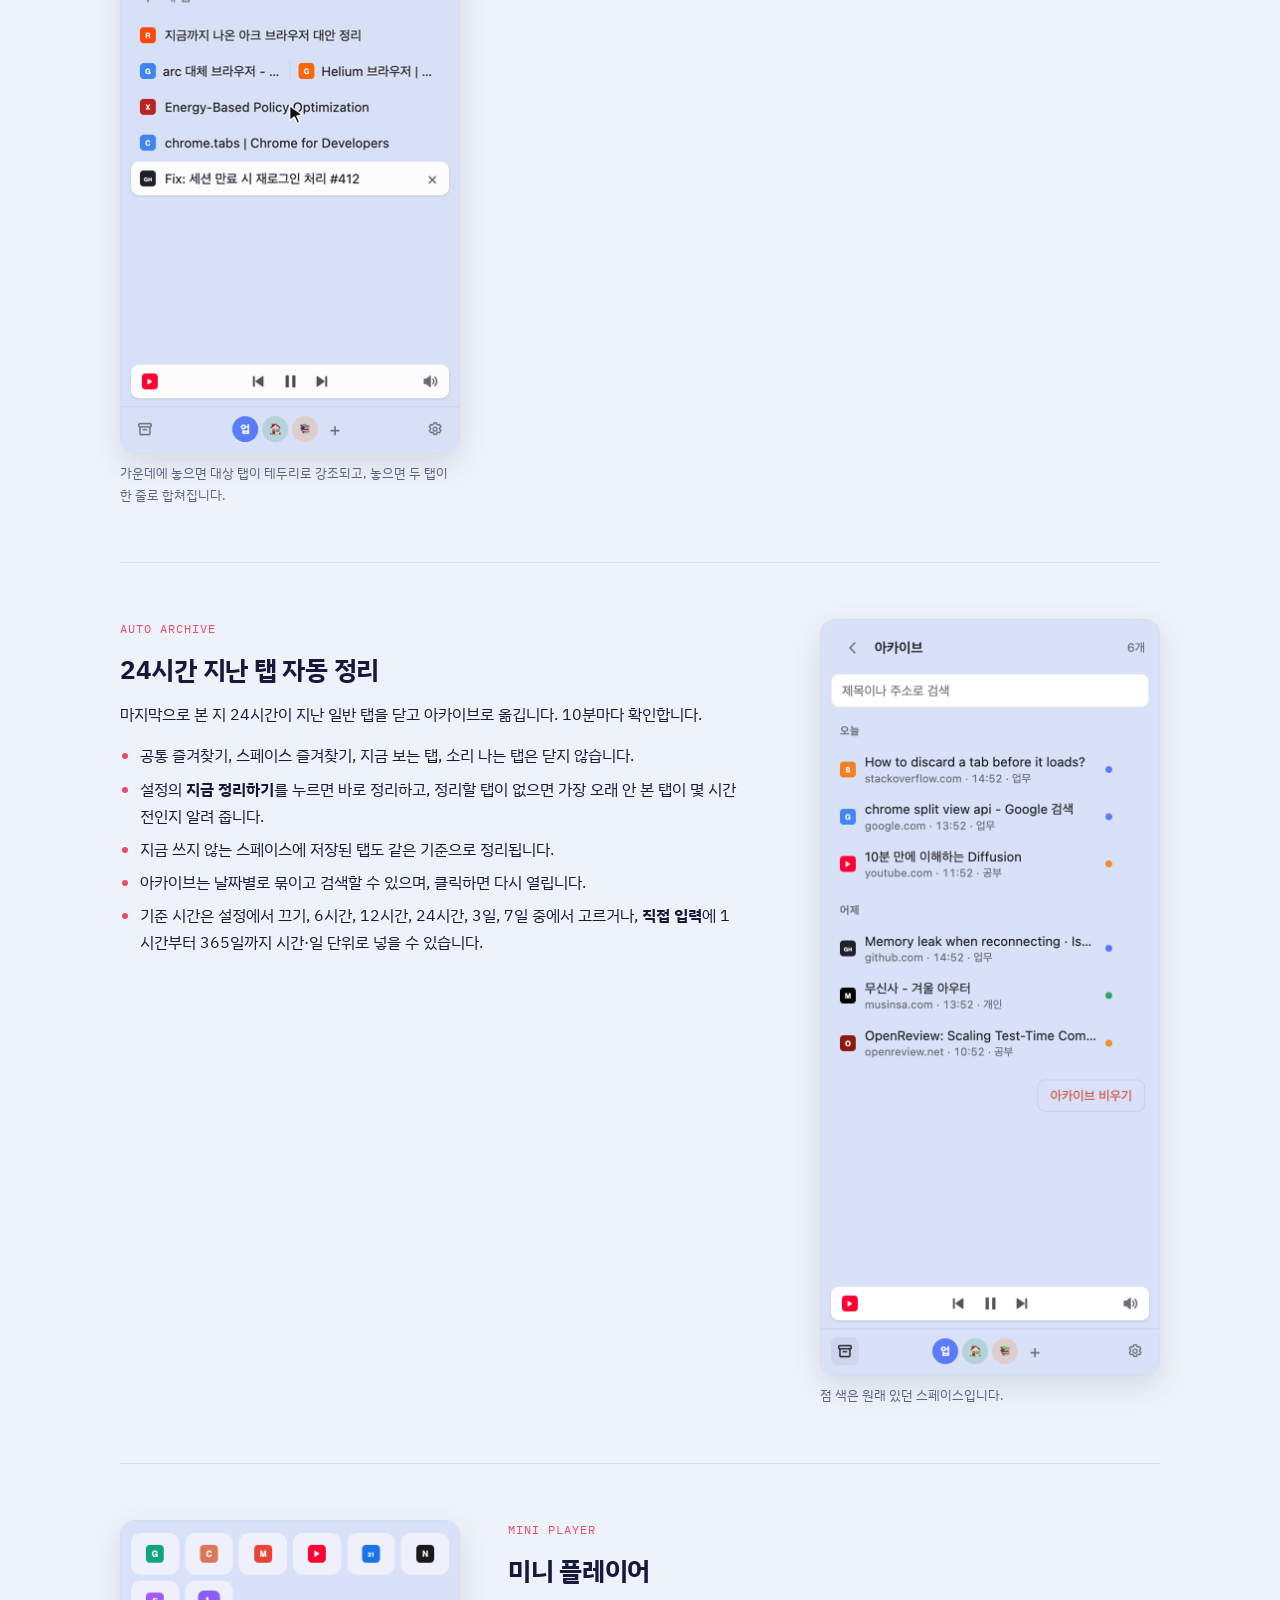
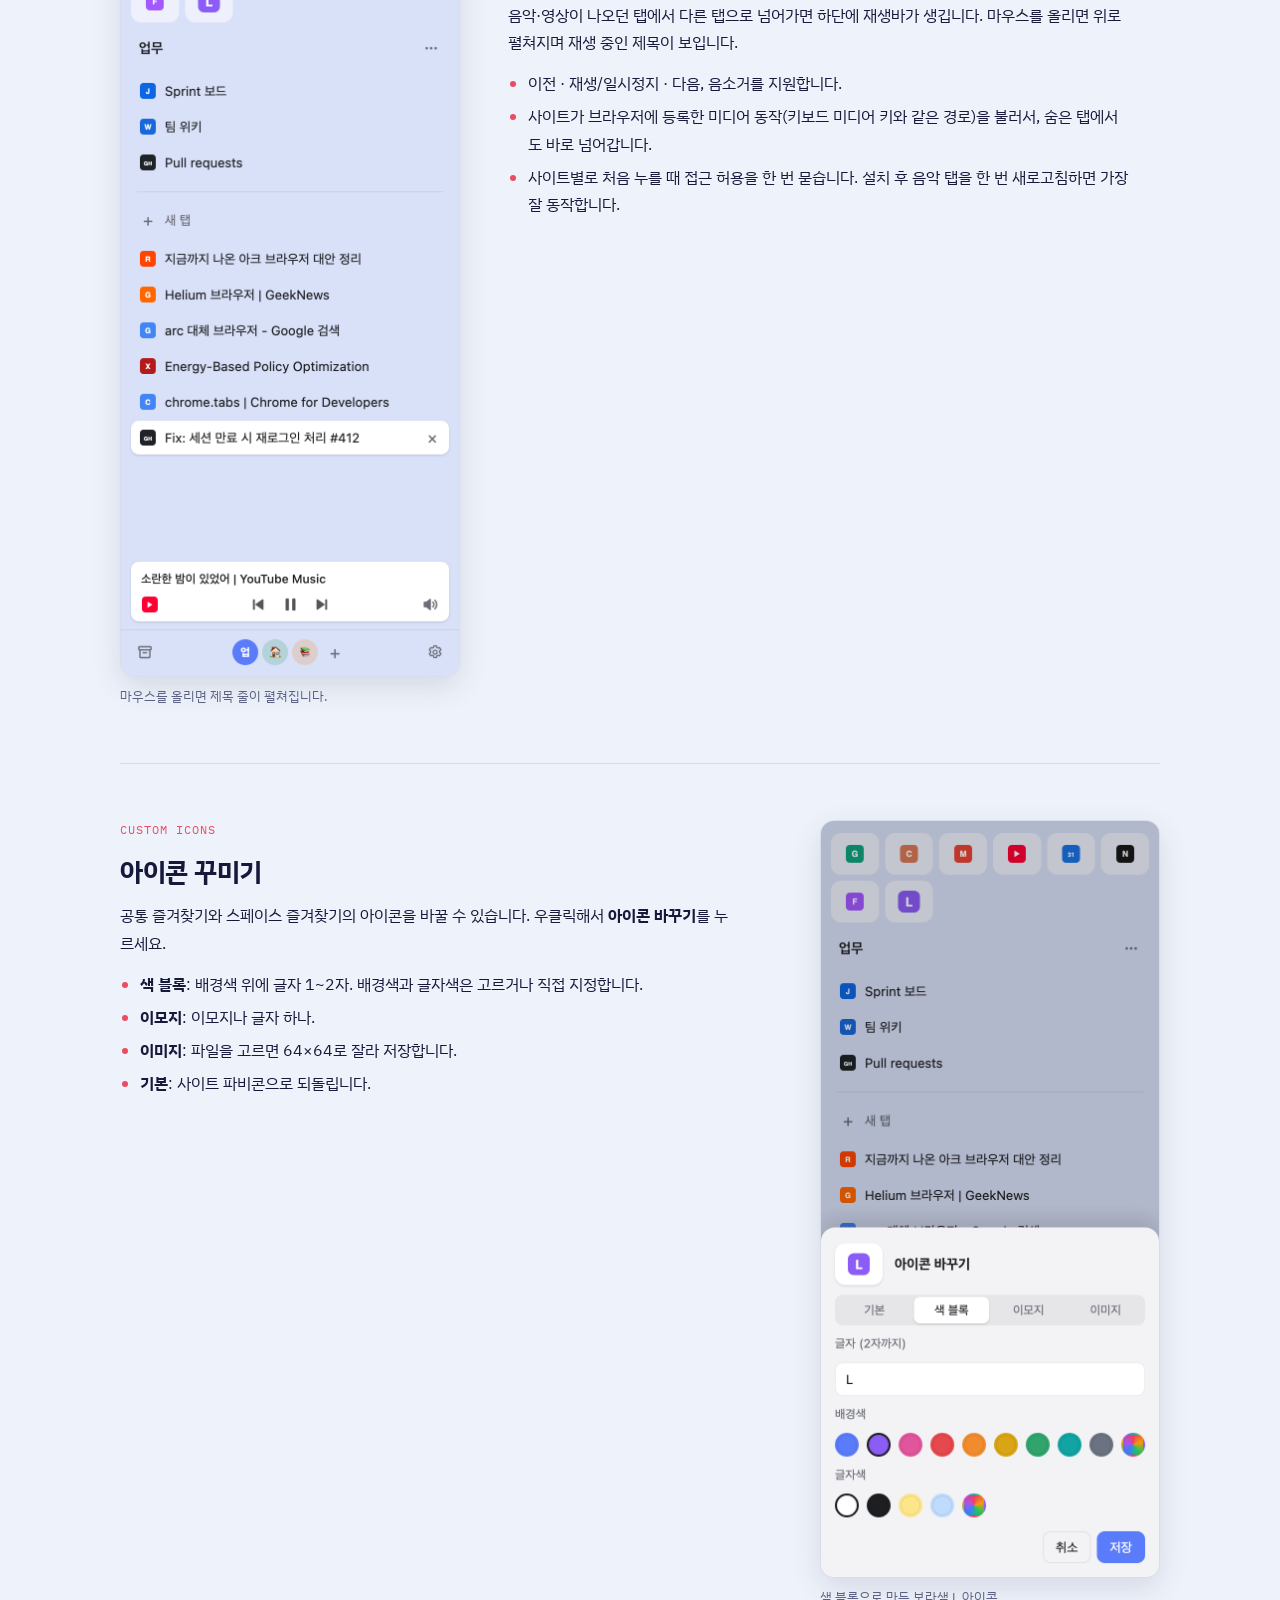
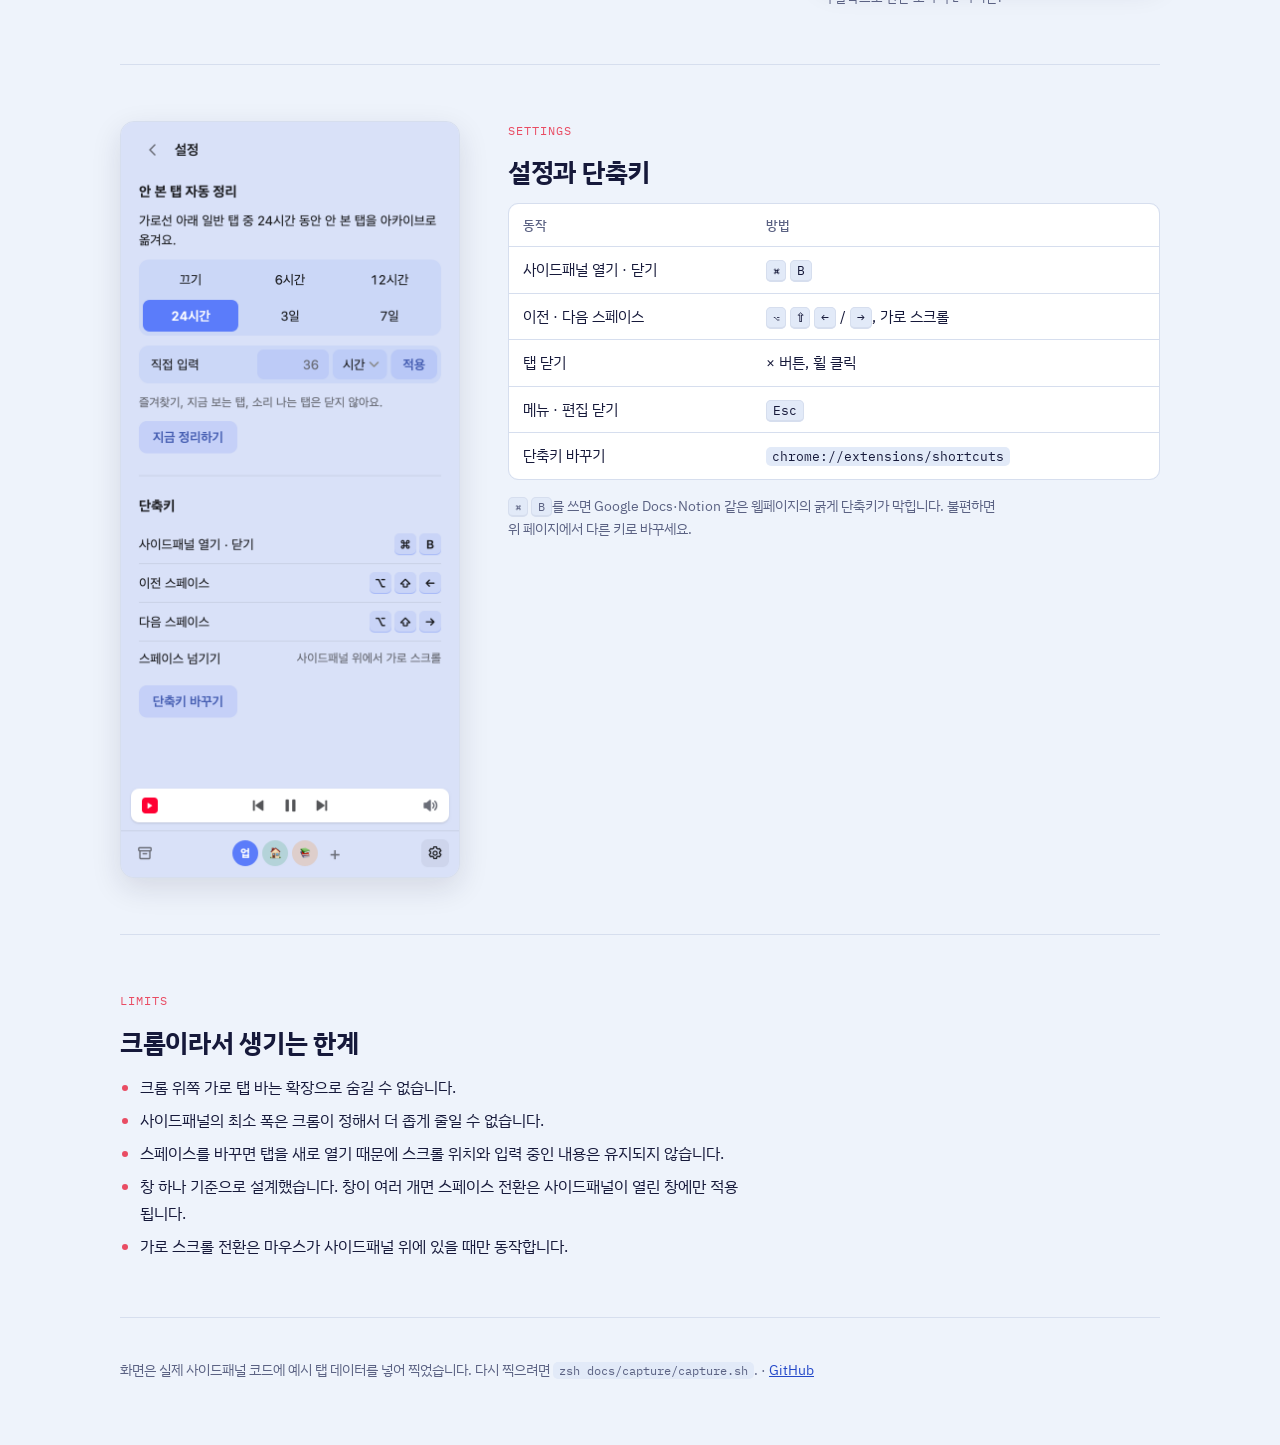
==== commit 5f4672e4: "Newest tabs on top; custom auto-archive duration - Regular tab list shows Chrome's tab order reverse" ====
--- a/docs/index.html
+++ b/docs/index.html
@@ -199,7 +199,7 @@
       <li><b><span class="num">1</span>공통 즐겨찾기</b><span>맨 위 아이콘. 모든 스페이스에서 똑같이 보입니다.</span></li>
       <li><b><span class="num">2</span>스페이스 이름</b><span>지금 스페이스. 더블클릭하거나 <code>⋯</code>을 누르면 편집합니다.</span></li>
       <li><b><span class="num">3</span>스페이스 즐겨찾기</b><span>이름과 가로선 사이. 이 스페이스에서만 보이고, 닫아도 남으며 자동 정리되지 않습니다.</span></li>
-      <li><b><span class="num">4</span>일반 탭</b><span>가로선 아래. 24시간 동안 안 보면 자동으로 정리됩니다.</span></li>
+      <li><b><span class="num">4</span>일반 탭</b><span>가로선 아래. 새로 연 탭이 맨 위에 오고, 24시간 동안 안 보면 자동으로 정리됩니다.</span></li>
       <li><b><span class="num">5</span>재생바</b><span>음악·영상 탭을 보고 있지 않을 때 나타납니다.</span></li>
       <li><b><span class="num">6</span>하단 독</b><span>아카이브 · 스페이스 아이콘 · 설정.</span></li>
     </ul>
@@ -297,7 +297,7 @@
       <li>설정의 <b>지금 정리하기</b>를 누르면 바로 정리하고, 정리할 탭이 없으면 가장 오래 안 본 탭이 몇 시간 전인지 알려 줍니다.</li>
       <li>지금 쓰지 않는 스페이스에 저장된 탭도 같은 기준으로 정리됩니다.</li>
       <li>아카이브는 날짜별로 묶이고 검색할 수 있으며, 클릭하면 다시 열립니다.</li>
-      <li>기준 시간은 설정에서 끄기, 6시간, 12시간, 24시간, 3일, 7일 중에서 고릅니다.</li>
+      <li>기준 시간은 설정에서 끄기, 6시간, 12시간, 24시간, 3일, 7일 중에서 고르거나, <b>직접 입력</b>에 1시간부터 365일까지 시간·일 단위로 넣을 수 있습니다.</li>
     </ul>
   </div>
   <figure>
